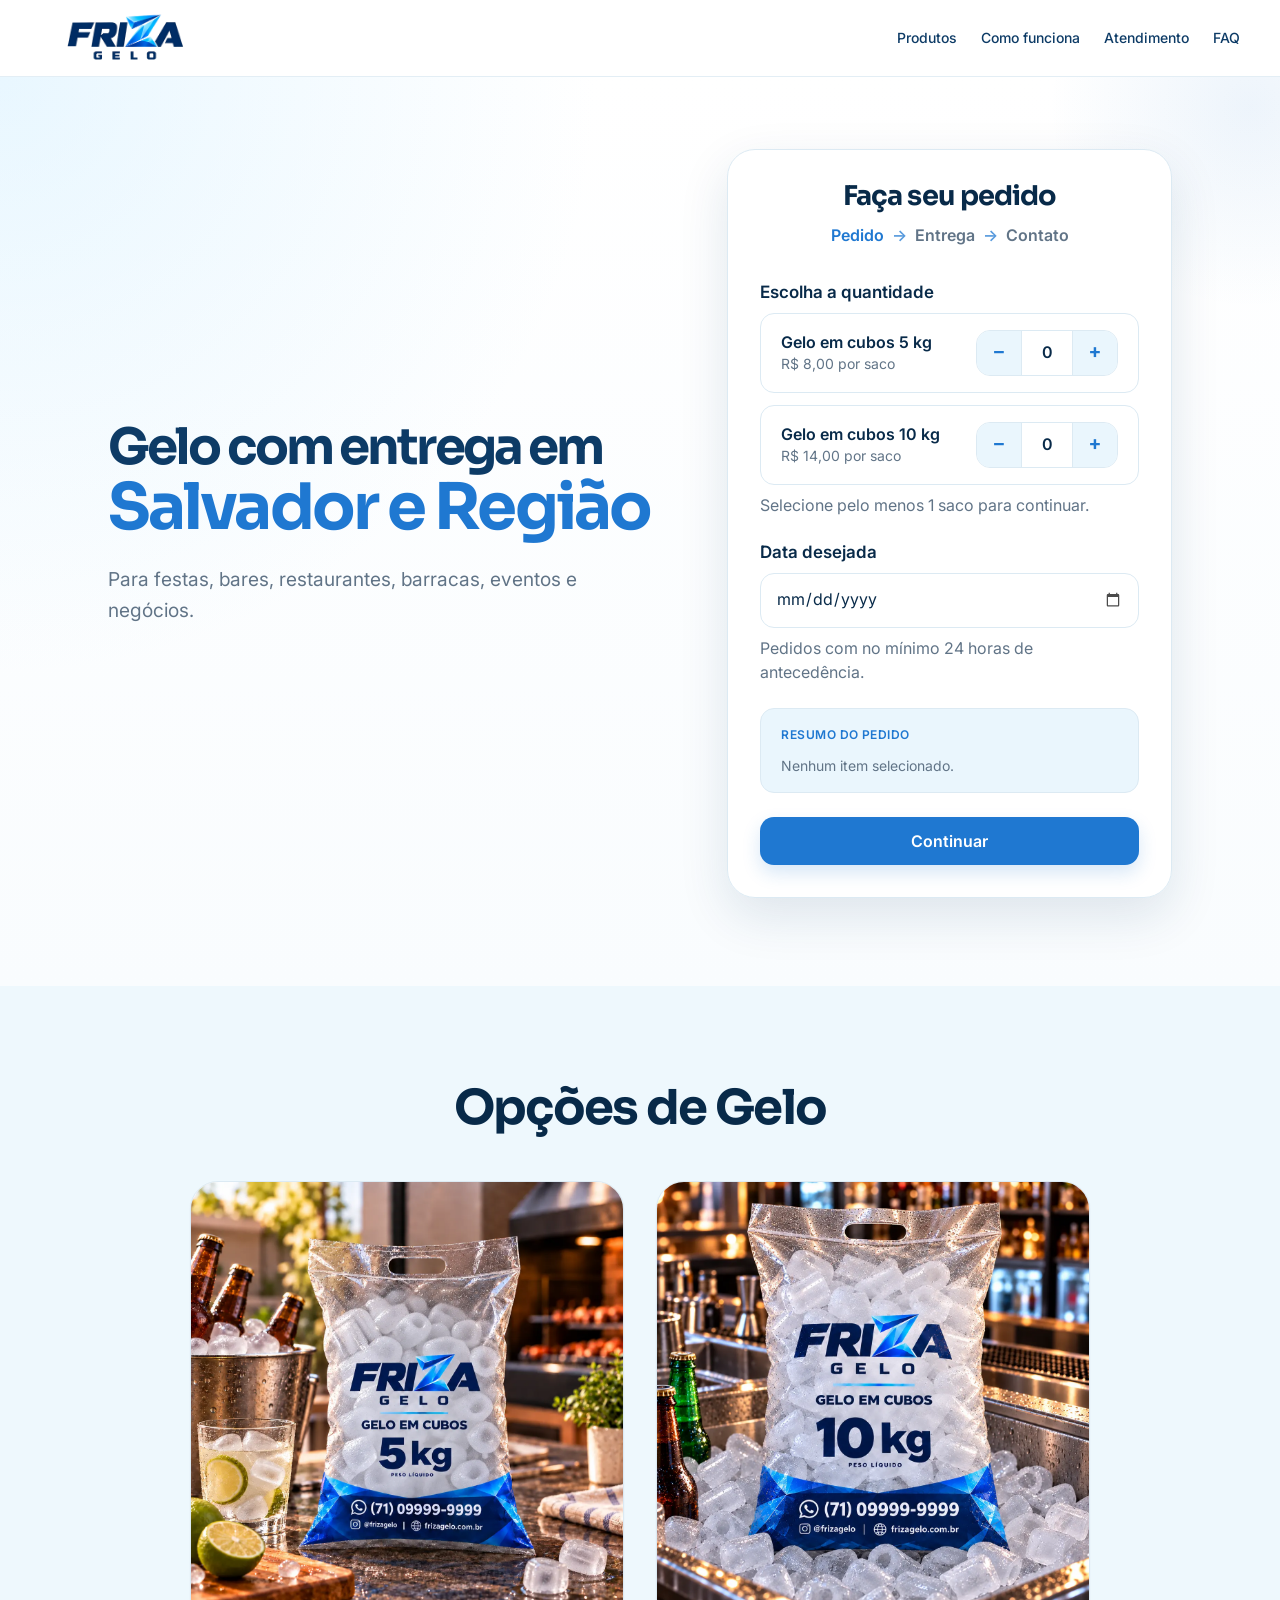
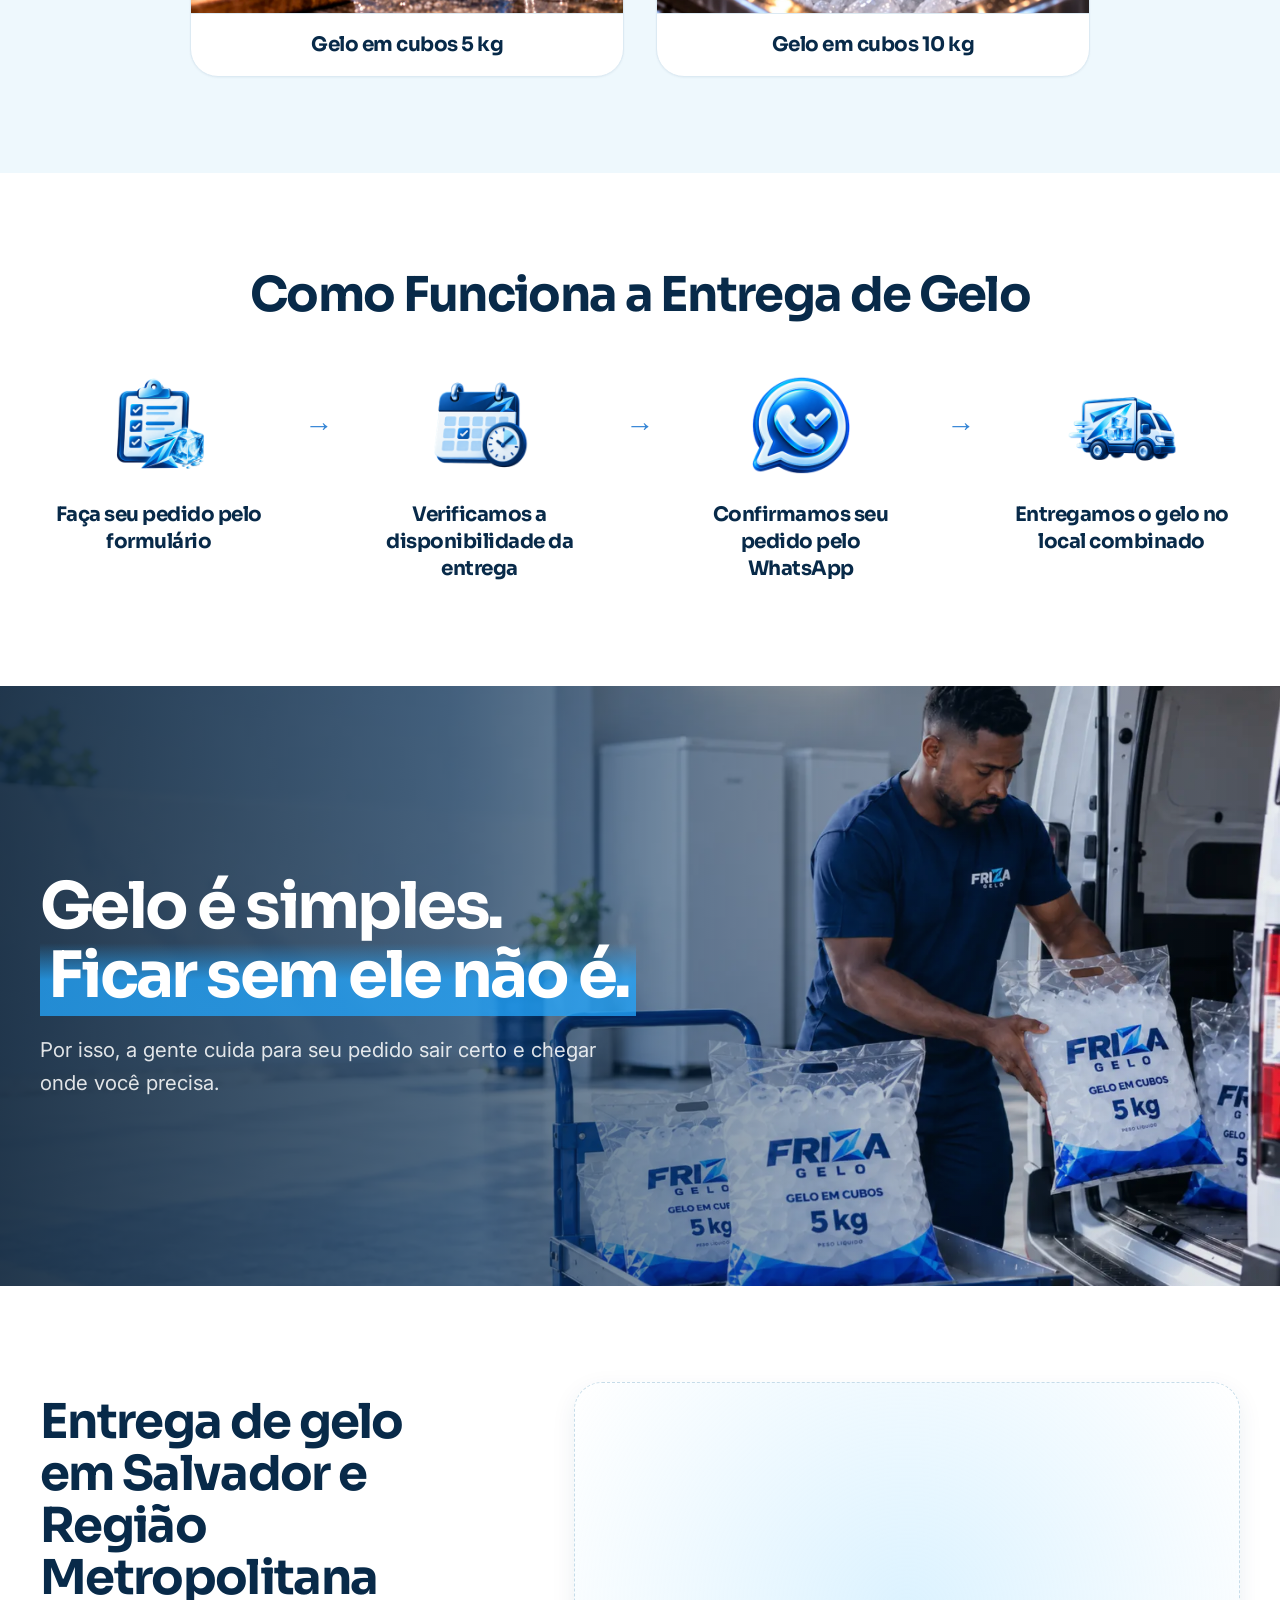
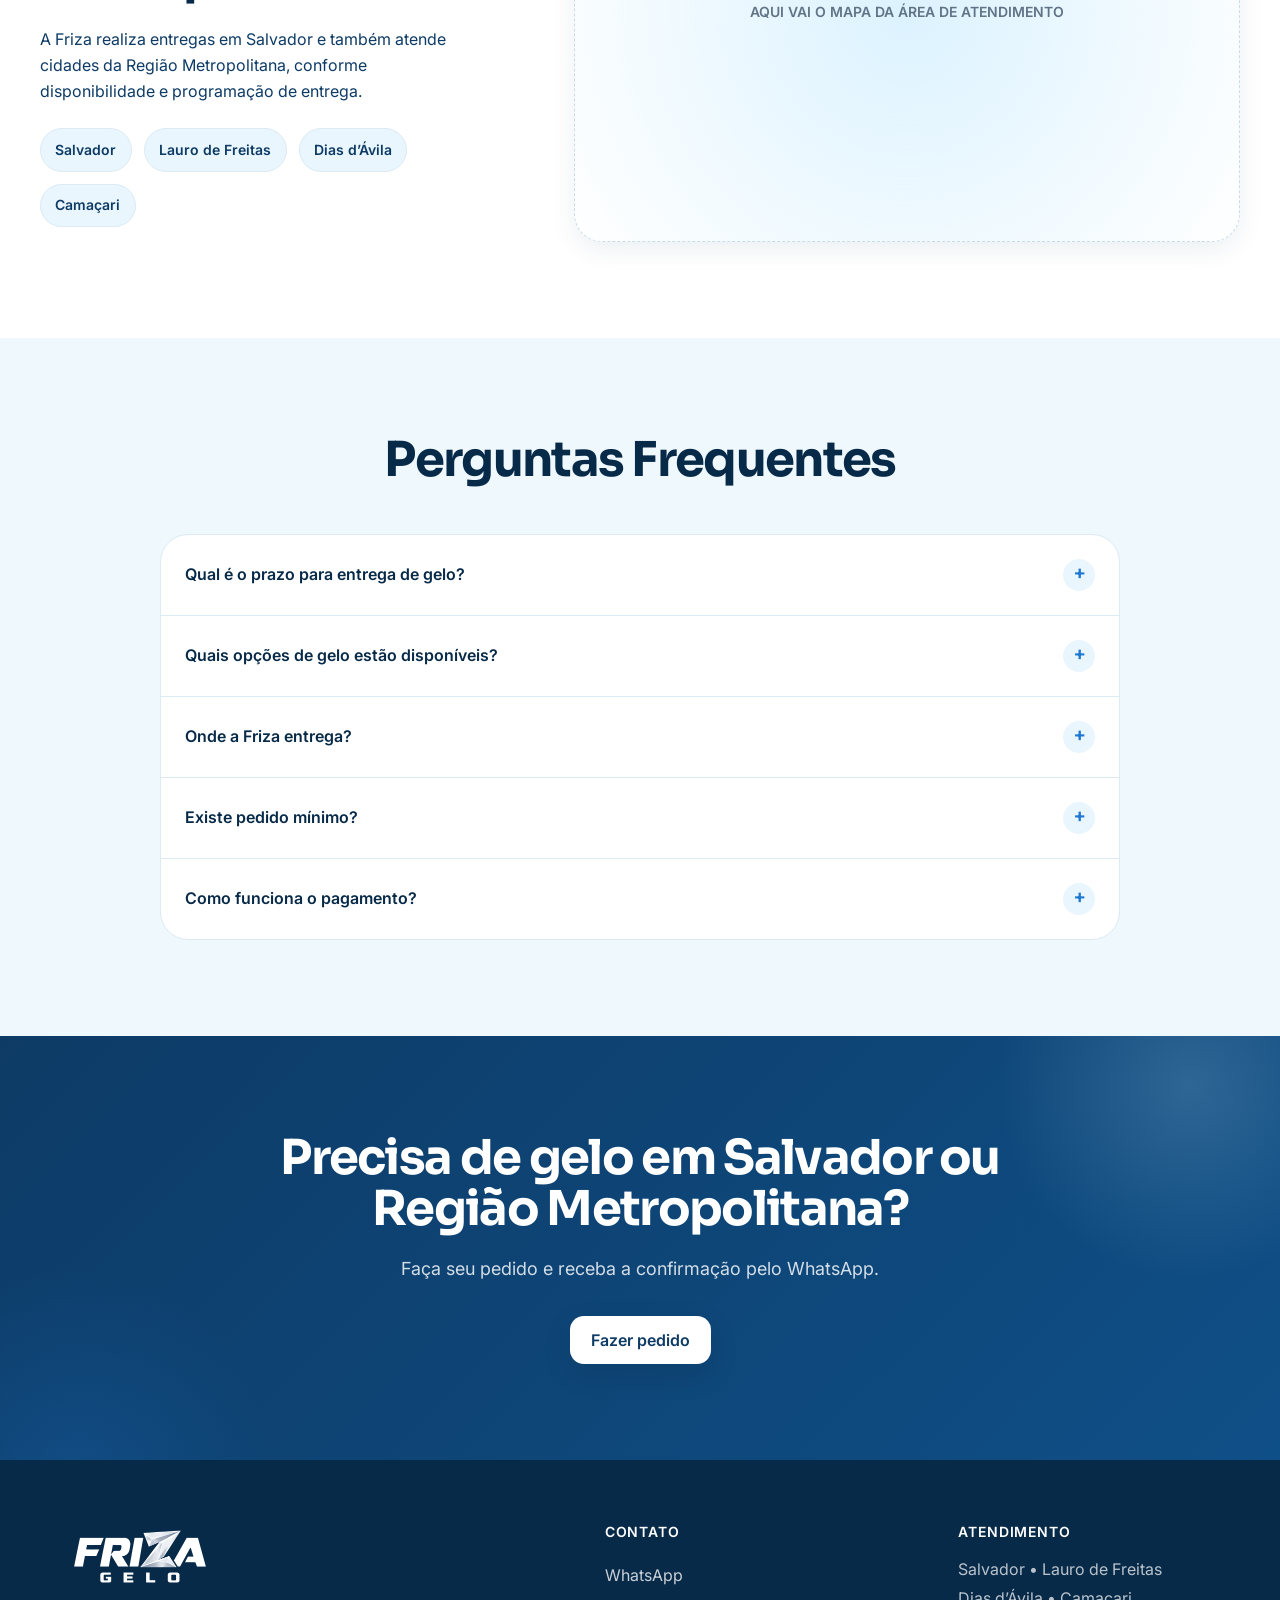
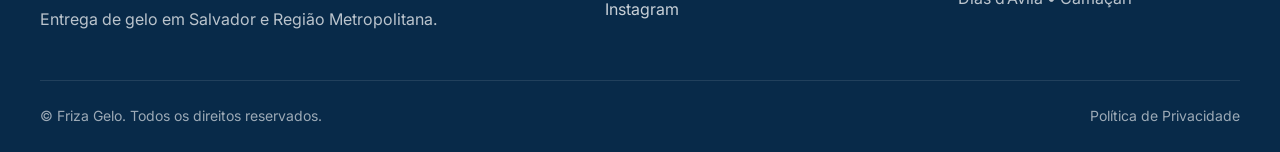
==== index.html @ 8ca2cd00 "feat: :sparkles: adiciona seção de operação com imagens responsivas" ====
<!DOCTYPE html>
<html lang="pt-BR">

<head>
    <meta charset="UTF-8" />

    <meta name="viewport" content="width=device-width, initial-scale=1.0" />


    <!-- =========================================
         SEO PRINCIPAL
    ========================================== -->

    <title>
        Gelo em Salvador e Região Metropolitana | Friza Gelo
    </title>

    <meta name="description"
        content="Gelo com entrega em Salvador e Região Metropolitana. Atendimento para festas, bares, restaurantes, barracas, eventos e negócios." />

    <meta name="robots" content="index, follow" />

    <link rel="canonical" href="https://frizagelo.com.br/" />

    <meta name="theme-color" content="#0D3B66" />


    <!-- =========================================
         FAVICON / ÍCONES
    ========================================== -->

    <!-- Navegadores -->
    <link rel="icon" type="image/png" sizes="40x40" href="./assets/icons/favicon-40x40.png?v=2" />

    <!-- Apple / iPhone / iPad -->
    <link rel="apple-touch-icon" sizes="180x180" href="./assets/icons/apple-touch-icon-180x180.png?v=2" />

    <!-- Android / dispositivos em alta resolução -->
    <link rel="icon" type="image/png" sizes="192x192" href="./assets/icons/android-chrome-192x192.png?v=2" />

    <link rel="icon" type="image/png" sizes="512x512" href="./assets/icons/android-chrome-512x512.png?v=2" />

    <!-- =========================================
     OPEN GRAPH
     WhatsApp e redes sociais
========================================== -->

    <meta property="og:type" content="website" />

    <meta property="og:locale" content="pt_BR" />

    <meta property="og:site_name" content="Friza Gelo" />

    <meta property="og:title" content="Gelo em Salvador e Região Metropolitana | Friza Gelo" />

    <meta property="og:description"
        content="Gelo com entrega em Salvador e Região Metropolitana para festas, bares, restaurantes, barracas, eventos e negócios." />

    <meta property="og:url" content="https://frizagelo.com.br/" />

    <meta property="og:image" content="https://frizagelo.com.br/assets/brand/og-friza-1200x630.jpg?v=4" />

    <meta property="og:image:type" content="image/jpeg" />

    <meta property="og:image:width" content="1200" />

    <meta property="og:image:height" content="630" />

    <meta property="og:image:alt" content="Friza Gelo - Gelo com entrega em Salvador e Região" />


    <!-- =========================================
     TWITTER / X
     Também utilizado por alguns serviços
     ao gerar previews de links
========================================== -->

    <meta name="twitter:card" content="summary_large_image" />

    <meta name="twitter:title" content="Gelo em Salvador e Região Metropolitana | Friza Gelo" />

    <meta name="twitter:description"
        content="Gelo com entrega em Salvador e Região Metropolitana para festas, bares, restaurantes, barracas, eventos e negócios." />

    <meta name="twitter:image" content="https://frizagelo.com.br/assets/brand/og-friza-1200x630.jpg?v=4" />


    <!-- =========================================
         GOOGLE SEARCH CONSOLE
         Ativar após gerar o código de verificação
    ========================================== -->

    <!--
    <meta
        name="google-site-verification"
        content="SEU-CODIGO-GSC"
    />
    -->


    <!-- =========================================
         META DOMAIN VERIFICATION
         Opcional — ativar quando necessário
    ========================================== -->

    <!--
    <meta
        name="facebook-domain-verification"
        content="SEU-CODIGO-META"
    />
    -->


    <!-- =========================================
         DADOS ESTRUTURADOS — SCHEMA.ORG
         Adicionar quando telefone e dados oficiais
         da empresa estiverem fechados
    ========================================== -->

    <!--
    <script type="application/ld+json">
    {
        "@context": "https://schema.org",
        "@type": "LocalBusiness",
        "name": "Friza Gelo",
        "url": "https://frizagelo.com.br/"
    }
    </script>
    -->


    <!-- =========================================
         GOOGLE TAG MANAGER
         Ativar após criar o container da Friza
    ========================================== -->

    <!--
    <script>
        (function(w,d,s,l,i){
            w[l]=w[l]||[];
            w[l].push({
                'gtm.start': new Date().getTime(),
                event:'gtm.js'
            });

            var f=d.getElementsByTagName(s)[0],
                j=d.createElement(s),
                dl=l!='dataLayer'?'&l='+l:'';

            j.async=true;
            j.src='https://www.googletagmanager.com/gtm.js?id='+i;

            f.parentNode.insertBefore(j,f);

        })(window,document,'script','dataLayer','GTM-SEU-CODIGO');
    </script>
    -->


    <!-- =========================================
         FONTES
    ========================================== -->

    <link rel="preconnect" href="https://fonts.googleapis.com" />

    <link rel="preconnect" href="https://fonts.gstatic.com" crossorigin />

    <link
        href="https://fonts.googleapis.com/css2?family=Inter:wght@400;500;600;700&family=Sora:wght@600;700;800&display=swap"
        rel="stylesheet" />


    <!-- =========================================
         CSS
    ========================================== -->

    <link rel="stylesheet" href="./css/base.css" />

    <link rel="stylesheet" href="./css/components.css" />

    <link rel="stylesheet" href="./css/sections.css" />

    <link rel="stylesheet" href="./css/responsive.css" />

    <link rel="stylesheet" href="./css/animations.css" />

</head>

<body>

    <!-- =========================================
         GOOGLE TAG MANAGER — NOSCRIPT
         Ativar junto com o GTM acima
    ========================================== -->
    <!--
    <noscript>
        <iframe
            src="https://www.googletagmanager.com/ns.html?id=GTM-SEU-CODIGO"
            height="0"
            width="0"
            style="display:none;visibility:hidden">
        </iframe>
    </noscript>
    -->

    <!-- =========================
       HEADER
  ========================== -->
    <header class="site-header">
        <div class="container header-container">

            <a href="#inicio" class="brand" aria-label="Friza Gelo - Início">
                <img src="./assets/brand/logo-friza-horizontal-1600x500.png" alt="Friza Gelo" class="brand-logo" />
            </a>

            <nav class="main-nav" aria-label="Navegação principal">
                <a href="#produtos">Produtos</a>
                <a href="#como-funciona">Como funciona</a>
                <a href="#atendimento">Atendimento</a>
                <a href="#faq">FAQ</a>
            </nav>

        </div>
    </header>


    <main>

        <!-- =========================
         S1 - HERO + FORMULÁRIO
    ========================== -->
        <section class="hero" id="inicio">
            <div class="container hero-container">

                <div class="hero-content">

                    <h1 class="hero-title">
                        <span class="hero-title-small">Gelo com entrega em</span>
                        <span class="hero-title-highlight">Salvador e Região</span>
                    </h1>

                    <p class="hero-subtitle">
                        Para festas, bares, restaurantes, barracas, eventos e negócios.
                    </p>

                </div>


                <div class="order-form-wrapper" id="pedido">

                    <div class="order-form-header">

                        <h2>
                            Faça seu pedido
                        </h2>

                        <div class="form-progress" aria-label="Progresso do pedido">

                            <span class="form-progress-item is-active" data-progress-step="1" aria-current="step">
                                Pedido
                            </span>

                            <span class="form-progress-separator" aria-hidden="true">
                                →
                            </span>

                            <span class="form-progress-item" data-progress-step="2">
                                Entrega
                            </span>

                            <span class="form-progress-separator" aria-hidden="true">
                                →
                            </span>

                            <span class="form-progress-item" data-progress-step="3">
                                Contato
                            </span>

                        </div>

                    </div>


                    <form id="order-form" novalidate>

                        <!-- ETAPA 1 — PEDIDO -->
                        <div class="form-step is-active" data-step="1">

                            <div class="form-group">
                                <span class="form-label">
                                    Escolha a quantidade
                                </span>

                                <div class="product-quantity-list">

                                    <div class="product-quantity-item" data-product="cubo-5kg">

                                        <div class="product-quantity-info">
                                            <strong>
                                                Gelo em cubos 5 kg
                                            </strong>

                                            <span class="product-unit-price">
                                                R$ 8,00 por saco
                                            </span>
                                        </div>

                                        <div class="quantity-stepper"
                                            aria-label="Quantidade de sacos de gelo em cubos 5 kg">

                                            <button type="button" class="quantity-button" data-action="decrease"
                                                data-target="quantidade-5kg"
                                                aria-label="Diminuir quantidade de gelo 5 kg">
                                                −
                                            </button>

                                            <input type="number" id="quantidade-5kg" name="quantidade_5kg" value="0"
                                                min="0" step="1" inputmode="numeric"
                                                aria-label="Quantidade de sacos de gelo 5 kg" />

                                            <button type="button" class="quantity-button" data-action="increase"
                                                data-target="quantidade-5kg"
                                                aria-label="Aumentar quantidade de gelo 5 kg">
                                                +
                                            </button>

                                        </div>

                                    </div>


                                    <div class="product-quantity-item" data-product="cubo-10kg">

                                        <div class="product-quantity-info">
                                            <strong>
                                                Gelo em cubos 10 kg
                                            </strong>

                                            <span class="product-unit-price">
                                                R$ 14,00 por saco
                                            </span>
                                        </div>

                                        <div class="quantity-stepper"
                                            aria-label="Quantidade de sacos de gelo em cubos 10 kg">

                                            <button type="button" class="quantity-button" data-action="decrease"
                                                data-target="quantidade-10kg"
                                                aria-label="Diminuir quantidade de gelo 10 kg">
                                                −
                                            </button>

                                            <input type="number" id="quantidade-10kg" name="quantidade_10kg" value="0"
                                                min="0" step="1" inputmode="numeric"
                                                aria-label="Quantidade de sacos de gelo 10 kg" />

                                            <button type="button" class="quantity-button" data-action="increase"
                                                data-target="quantidade-10kg"
                                                aria-label="Aumentar quantidade de gelo 10 kg">
                                                +
                                            </button>

                                        </div>

                                    </div>

                                </div>

                                <small class="form-help">
                                    Selecione pelo menos 1 saco para continuar.
                                </small>

                            </div>


                            <div class="form-group">

                                <label for="data-entrega" class="form-label">
                                    Data desejada
                                </label>

                                <input type="date" id="data-entrega" name="data_entrega" required />

                                <small class="form-help">
                                    Pedidos com no mínimo 24 horas de antecedência.
                                </small>

                            </div>


                            <div class="order-summary" id="order-summary" aria-live="polite">

                                <span class="order-summary-label">
                                    Resumo do pedido
                                </span>

                                <p id="order-summary-text">
                                    Nenhum item selecionado.
                                </p>

                            </div>


                            <button type="button" class="button button-primary button-full" id="next-step">
                                Continuar
                            </button>

                        </div>


                        <!-- ETAPA 2 — ENTREGA -->
                        <div class="form-step" data-step="2" hidden>

                            <div class="form-group">

                                <label for="cep" class="form-label">
                                    CEP
                                </label>

                                <input type="text" id="cep" name="cep" placeholder="00000-000" inputmode="numeric"
                                    autocomplete="postal-code" maxlength="9" required />

                                <small class="form-help" id="cep-feedback" aria-live="polite">

                                    Cidade, UF, bairro e rua serão preenchidos pelo CEP.

                                </small>

                            </div>


                            <div class="form-row form-row-city-state">

                                <div class="form-group">

                                    <label for="cidade" class="form-label">
                                        Cidade
                                    </label>

                                    <input type="text" id="cidade" name="cidade" autocomplete="address-level2"
                                        placeholder="Preenchido automaticamente" readonly required />

                                </div>


                                <div class="form-group">

                                    <label for="uf" class="form-label">
                                        UF
                                    </label>

                                    <input type="text" id="uf" name="uf" autocomplete="address-level1" placeholder="UF"
                                        maxlength="2" readonly required />

                                </div>

                            </div>


                            <div class="form-group">

                                <label for="bairro" class="form-label">
                                    Bairro
                                </label>

                                <input type="text" id="bairro" name="bairro" autocomplete="address-level3"
                                    placeholder="Preenchido automaticamente" readonly required />

                            </div>


                            <div class="form-group">

                                <label for="logradouro" class="form-label">
                                    Rua
                                </label>

                                <input type="text" id="logradouro" name="logradouro" autocomplete="address-line1"
                                    placeholder="Preenchido automaticamente" readonly required />

                            </div>


                            <div class="form-row form-row-two">

                                <div class="form-group">

                                    <label for="numero" class="form-label">
                                        Número
                                    </label>

                                    <input type="text" id="numero" name="numero" inputmode="numeric"
                                        autocomplete="address-line2" placeholder="Ex.: 120" required />

                                </div>


                                <div class="form-group">

                                    <label for="complemento" class="form-label">
                                        Complemento

                                        <span class="optional">
                                            opcional
                                        </span>
                                    </label>

                                    <input type="text" id="complemento" name="complemento" autocomplete="address-line2"
                                        placeholder="Apto, bloco, loja..." />

                                </div>

                            </div>


                            <div class="form-actions">

                                <button type="button" class="button button-secondary" id="previous-step">
                                    Voltar
                                </button>

                                <button type="button" class="button button-primary" id="next-step-contact">
                                    Continuar
                                </button>

                            </div>

                        </div>


                        <!-- ETAPA 3 — CONTATO -->
                        <div class="form-step" data-step="3" hidden>

                            <div class="form-group">

                                <label for="nome" class="form-label">
                                    Nome
                                </label>

                                <input type="text" id="nome" name="nome" placeholder="Seu nome" autocomplete="name"
                                    required />

                            </div>


                            <div class="form-group">

                                <label for="whatsapp" class="form-label">
                                    WhatsApp
                                </label>

                                <input type="tel" id="whatsapp" name="whatsapp" placeholder="(71) 99999-9999"
                                    autocomplete="tel" required />

                            </div>


                            <fieldset class="form-group payment-group">

                                <legend class="form-label">
                                    Forma de pagamento
                                </legend>

                                <div class="option-grid option-grid-two payment-options">

                                    <label class="selection-card payment-option">

                                        <input type="radio" name="forma_pagamento" value="pix" required />

                                        <span>
                                            Pix
                                        </span>

                                    </label>


                                    <label class="selection-card payment-option">

                                        <input type="radio" name="forma_pagamento" value="link" required />

                                        <span>
                                            Cartão Crédito/ Débito
                                        </span>

                                    </label>

                                </div>

                            </fieldset>


                            <div class="form-group">

                                <label for="observacao" class="form-label">
                                    Observação

                                    <span class="optional">
                                        opcional
                                    </span>
                                </label>

                                <textarea id="observacao" name="observacao" rows="3"
                                    placeholder="Alguma informação importante sobre o pedido?"></textarea>

                            </div>


                            <div class="order-summary order-summary-final" id="final-order-summary" aria-live="polite">

                                <span class="order-summary-label">
                                    Resumo final
                                </span>

                                <p id="final-order-summary-text">
                                    Nenhum item selecionado.
                                </p>

                            </div>


                            <div class="form-actions">

                                <button type="button" class="button button-secondary" id="previous-step-contact">
                                    Voltar
                                </button>

                                <button type="submit" class="button button-primary" id="submit-order">
                                    Enviar pedido
                                </button>

                            </div>

                        </div>


                        <!-- FEEDBACK -->
                        <div class="form-feedback" id="form-feedback" aria-live="polite">
                        </div>

                    </form>

                </div>

            </div>
        </section>


        <!-- =========================
         S2 - PRODUTOS
    ========================== -->
        <section class="products section" id="produtos">

            <div class="container">

                <div class="section-heading">

                    <h2>
                        Opções de Gelo
                    </h2>

                </div>


                <div class="products-grid" id="products-list">

                    <article class="product-card">

                        <img src="./assets/products/gelo-5kg-friza.webp" alt="Gelo em cubos 5 kg Friza Gelo"
                            class="product-image" width="1200" height="1200" loading="lazy">

                        <h3>
                            Gelo em cubos 5 kg
                        </h3>

                    </article>


                    <article class="product-card">

                        <img src="./assets/products/gelo-10kg-friza.webp" alt="Gelo em cubos 10 kg Friza Gelo"
                            class="product-image" width="1200" height="1200" loading="lazy">

                        <h3>
                            Gelo em cubos 10 kg
                        </h3>

                    </article>

                </div>

            </div>

        </section>


        <!-- =========================
     S3 - COMO FUNCIONA
========================== -->
        <section class="how-it-works section" id="como-funciona">

            <div class="container">

                <div class="section-heading">

                    <h2>
                        Como Funciona a Entrega de Gelo
                    </h2>

                </div>


                <div class="steps-flow">

                    <article class="step-item">

                        <img src="./assets/sections/como-funciona/pedido.png" alt="Pedido de gelo" class="step-icon"
                            width="256" height="256" loading="lazy" />

                        <h3>
                            Faça seu pedido pelo formulário
                        </h3>

                    </article>


                    <div class="step-arrow" aria-hidden="true">
                        →
                    </div>


                    <article class="step-item">

                        <img src="./assets/sections/como-funciona/disponibilidade.png"
                            alt="Verificação da disponibilidade da entrega" class="step-icon" width="256" height="256"
                            loading="lazy" />

                        <h3>
                            Verificamos a disponibilidade da entrega
                        </h3>

                    </article>


                    <div class="step-arrow" aria-hidden="true">
                        →
                    </div>


                    <article class="step-item">

                        <img src="./assets/sections/como-funciona/whatsapp.png"
                            alt="Confirmação do pedido pelo WhatsApp" class="step-icon" width="256" height="256"
                            loading="lazy" />

                        <h3>
                            Confirmamos seu pedido pelo WhatsApp
                        </h3>

                    </article>


                    <div class="step-arrow" aria-hidden="true">
                        →
                    </div>


                    <article class="step-item">

                        <img src="./assets/sections/como-funciona/entrega.png" alt="Entrega de gelo" class="step-icon"
                            width="256" height="256" loading="lazy" />

                        <h3>
                            Entregamos o gelo no local combinado
                        </h3>

                    </article>

                </div>

            </div>

        </section>


        <!-- =========================
         S4 - OPERAÇÃO / CONFIANÇA
    ========================== -->
        <section class="trust-section section" id="operacao">

            <picture class="trust-background" aria-hidden="true">

                <source media="(max-width: 599px)" srcset="./assets/sections/operacao/operacao-friza-mobile.webp" />

                <source media="(max-width: 768px)" srcset="./assets/sections/operacao/operacao-friza-tablet.webp" />

                <source media="(max-width: 1439px)" srcset="./assets/sections/operacao/operacao-friza-desktop.webp" />

                <img src="./assets/sections/operacao/operacao-friza-xl.webp" alt="" loading="lazy" decoding="async" />

            </picture>


            <div class="trust-overlay"></div>


            <div class="container trust-content">

                <div class="trust-copy">

                    <h2>
                        Gelo é simples.
                        <br />
                        <span>Ficar sem ele não é.</span>
                    </h2>

                    <p>
                        Por isso, a gente cuida para seu pedido sair certo 
                        e chegar onde você precisa.
                    </p>

                </div>

            </div>

        </section>


        <!-- =========================
         S5 - ÁREA DE ATENDIMENTO
    ========================== -->
        <section class="service-area section" id="atendimento">

            <div class="container service-area-container">

                <div class="service-area-content">

                    <h2>
                        Entrega de gelo em Salvador e Região Metropolitana
                    </h2>

                    <p class="service-area-description">
                        A Friza realiza entregas em Salvador e também atende cidades da Região Metropolitana,
                        conforme disponibilidade e programação de entrega.
                    </p>

                    <ul class="service-area-list" id="service-area-list">
                        <li>Salvador</li>
                        <li>Lauro de Freitas</li>
                        <li>Dias d’Ávila</li>
                        <li>Camaçari</li>
                    </ul>

                </div>


                <div class="service-map-placeholder">
                    AQUI VAI O MAPA DA ÁREA DE ATENDIMENTO
                </div>

            </div>

        </section>


        <!-- =========================
         S6 - FAQ
    ========================== -->
        <section class="faq section" id="faq">

            <div class="container faq-container">

                <div class="section-heading">

                    <h2>
                        Perguntas Frequentes
                    </h2>

                </div>


                <div class="accordion" id="faq-list">

                    <article class="accordion-item">

                        <button class="accordion-trigger" type="button" aria-expanded="false">

                            <span>
                                Qual é o prazo para entrega de gelo?
                            </span>

                            <span class="accordion-icon" aria-hidden="true">
                                +
                            </span>

                        </button>

                        <div class="accordion-content" hidden>

                            <p>
                                As entregas são programadas com no mínimo
                                24 horas de antecedência, sujeitas à
                                disponibilidade para a data e região informadas.
                            </p>

                        </div>

                    </article>


                    <article class="accordion-item">

                        <button class="accordion-trigger" type="button" aria-expanded="false">

                            <span>
                                Quais opções de gelo estão disponíveis?
                            </span>

                            <span class="accordion-icon" aria-hidden="true">
                                +
                            </span>

                        </button>

                        <div class="accordion-content" hidden>

                            <p>
                                Atualmente trabalhamos com gelo em cubos
                                de 5 kg e 10 kg.
                            </p>

                        </div>

                    </article>


                    <article class="accordion-item">

                        <button class="accordion-trigger" type="button" aria-expanded="false">

                            <span>
                                Onde a Friza entrega?
                            </span>

                            <span class="accordion-icon" aria-hidden="true">
                                +
                            </span>

                        </button>

                        <div class="accordion-content" hidden>

                            <p>
                                Atendemos Salvador, Lauro de Freitas,
                                Dias d’Ávila e Camaçari. Outras regiões
                                podem ser consultadas no momento do pedido.
                            </p>

                        </div>

                    </article>


                    <article class="accordion-item">

                        <button class="accordion-trigger" type="button" aria-expanded="false">

                            <span>
                                Existe pedido mínimo?
                            </span>

                            <span class="accordion-icon" aria-hidden="true">
                                +
                            </span>

                        </button>

                        <div class="accordion-content" hidden>

                            <p>
                                O pedido mínimo pode variar conforme a região
                                e a programação da entrega. A confirmação é feita
                                após a análise do pedido.
                            </p>

                        </div>

                    </article>


                    <article class="accordion-item">

                        <button class="accordion-trigger" type="button" aria-expanded="false">

                            <span>
                                Como funciona o pagamento?
                            </span>

                            <span class="accordion-icon" aria-hidden="true">
                                +
                            </span>

                        </button>

                        <div class="accordion-content" hidden>

                            <p>
                                Aceitamos Pix e também disponibilizamos
                                link para pagamento. Os detalhes são confirmados
                                pelo WhatsApp após a análise do pedido.
                            </p>

                        </div>

                    </article>

                </div>

            </div>

        </section>


        <!-- =========================
         S7 - CTA FINAL
    ========================== -->
        <section class="final-cta section">

            <div class="container final-cta-container">

                <div class="final-cta-content">

                    <h2>
                        Precisa de gelo em Salvador ou Região Metropolitana?
                    </h2>

                    <p>
                        Faça seu pedido e receba a confirmação pelo WhatsApp.
                    </p>

                    <a href="#pedido" class="button button-light">
                        Fazer pedido
                    </a>

                </div>

            </div>

        </section>

    </main>


    <!-- =========================
       FOOTER
  ========================== -->
    <footer class="site-footer">

        <div class="container footer-container">

            <div class="footer-brand">

                <img src="./assets/brand/logo-friza-horizontal-branca-1600x500.png" alt="Friza Gelo"
                    class="footer-logo" />

                <p>
                    Entrega de gelo em Salvador e Região Metropolitana.
                </p>

            </div>


            <div class="footer-contact">

                <h2 class="footer-title">
                    Contato
                </h2>

                <a href="#" id="footer-whatsapp">
                    WhatsApp
                </a>

                <a href="#" id="footer-instagram">
                    Instagram
                </a>

            </div>


            <div class="footer-area">

                <h2 class="footer-title">
                    Atendimento
                </h2>

                <p>
                    Salvador • Lauro de Freitas
                    <br />
                    Dias d’Ávila • Camaçari
                </p>

            </div>

        </div>


        <div class="container footer-bottom">

            <p>
                © <span id="current-year"></span> Friza Gelo.
                Todos os direitos reservados.
            </p>

            <a href="#">
                Política de Privacidade
            </a>

        </div>

    </footer>


    <!-- =========================
       JAVASCRIPT
  ========================== -->
    <script type="module" src="./js/main.js"></script>


    <a href="#pedido" class="mobile-order-cta" id="mobile-order-cta" aria-label="Fazer pedido de gelo">
        Fazer pedido pelo Formulário
    </a>
</body>

</html>
---- css/base.css ----
/* =========================================================
   FRIZA GELO
   BASE.CSS
   Fundação visual e estrutural do site
========================================================= */


/* =========================================================
   1. TOKENS / DESIGN SYSTEM
========================================================= */

:root {

  /* =========================
     CORES DA MARCA
  ========================== */

  --color-navy: #0d3b66;
  --color-blue: #1f78d1;
  --color-blue-hover: #1767b6;
  --color-ice: #bfe8ff;

  --color-white: #ffffff;
  --color-black: #111827;


  /* =========================
     CORES FUNCIONAIS
  ========================== */

  --color-background: #ffffff;

  --color-surface: #f7fbfe;
  --color-surface-soft: #eef8fd;
  --color-surface-blue: #eaf6fd;

  --color-text: #0d3b66;
  --color-text-strong: #082a49;
  --color-text-muted: #617487;

  --color-border: #dceaf3;
  --color-border-strong: #c6dce9;

  --color-success: #16865c;
  --color-error: #c83e4d;
  --color-warning: #b7791f;


  /* =========================
     TIPOGRAFIA
  ========================== */

  --font-heading: "Sora", sans-serif;
  --font-body: "Inter", sans-serif;

  --font-weight-regular: 400;
  --font-weight-medium: 500;
  --font-weight-semibold: 600;
  --font-weight-bold: 700;
  --font-weight-extrabold: 800;


  /* =========================
     TAMANHOS DE TEXTO
  ========================== */

  --text-xs: 0.75rem;
  --text-sm: 0.875rem;
  --text-base: 1rem;
  --text-md: 1.125rem;
  --text-lg: 1.25rem;
  --text-xl: 1.5rem;

  --heading-sm: clamp(1.5rem, 2vw, 2rem);
  --heading-md: clamp(2rem, 4vw, 3rem);
  --heading-lg: clamp(2.5rem, 5vw, 4.5rem);


  /* =========================
     ESPAÇAMENTO
  ========================== */

  --space-1: 0.25rem;
  --space-2: 0.5rem;
  --space-3: 0.75rem;
  --space-4: 1rem;
  --space-5: 1.25rem;
  --space-6: 1.5rem;
  --space-8: 2rem;
  --space-10: 2.5rem;
  --space-12: 3rem;
  --space-16: 4rem;
  --space-20: 5rem;
  --space-24: 6rem;


  /* =========================
     RAIO DE BORDA
  ========================== */

  --radius-sm: 0.5rem;
  --radius-md: 0.875rem;
  --radius-lg: 1.25rem;
  --radius-xl: 1.75rem;
  --radius-pill: 999px;


  /* =========================
     SOMBRAS
  ========================== */

  --shadow-sm:
    0 1px 2px rgba(13, 59, 102, 0.05);

  --shadow-md:
    0 8px 24px rgba(13, 59, 102, 0.08);

  --shadow-lg:
    0 18px 50px rgba(13, 59, 102, 0.12);


  /* =========================
     LAYOUT
  ========================== */

  --container-width: 1200px;
  --container-padding: 32px;

  --section-padding-desktop: 96px;
  --section-padding-tablet: 72px;
  --section-padding-mobile: 56px;


  /* =========================
     TRANSIÇÕES
  ========================== */

  --transition-fast: 160ms ease;
  --transition-base: 240ms ease;
  --transition-slow: 420ms ease;


  /* =========================
     Z-INDEX
  ========================== */

  --z-base: 1;
  --z-header: 50;
  --z-overlay: 100;
  --z-modal: 1000;
}


/* =========================================================
   2. RESET
========================================================= */

*,
*::before,
*::after {
  box-sizing: border-box;
}


html {
  scroll-behavior: smooth;
  -webkit-text-size-adjust: 100%;
}


body {
  margin: 0;

  min-width: 320px;

  font-family: var(--font-body);
  font-size: var(--text-base);
  font-weight: var(--font-weight-regular);

  line-height: 1.6;

  color: var(--color-text);
  background: var(--color-background);

  text-rendering: optimizeLegibility;
  -webkit-font-smoothing: antialiased;
  -moz-osx-font-smoothing: grayscale;
}


body,
input,
button,
textarea,
select {
  font-family: var(--font-body);
}


h1,
h2,
h3,
h4,
h5,
h6,
p,
ul,
ol,
figure,
blockquote {
  margin-top: 0;
}


ul,
ol {
  padding-left: 0;
}


button,
input,
textarea,
select {
  font: inherit;
}


button {
  border: 0;
}


img,
picture,
svg,
video,
canvas {
  display: block;
  max-width: 100%;
}


img {
  height: auto;
}


a {
  color: inherit;
  text-decoration: none;
}


button,
a,
input,
textarea,
select {
  -webkit-tap-highlight-color: transparent;
}


/* =========================================================
   3. TIPOGRAFIA GLOBAL
========================================================= */

h1,
h2,
h3,
h4,
h5,
h6 {
  margin-bottom: 0;

  font-family: var(--font-heading);
  font-weight: var(--font-weight-bold);

  line-height: 1.08;

  color: var(--color-text-strong);
}


h1 {
  font-size: var(--heading-lg);
  letter-spacing: -0.045em;
}


h2 {
  font-size: var(--heading-md);
  letter-spacing: -0.035em;
}


h3 {
  font-size: var(--heading-sm);
  letter-spacing: -0.025em;
}


p {
  margin-bottom: 0;
}


strong {
  font-weight: var(--font-weight-bold);
}


small {
  font-size: var(--text-sm);
}


/* =========================================================
   4. CONTAINER
========================================================= */

.container {
  width: min(
    calc(100% - (var(--container-padding) * 2)),
    var(--container-width)
  );

  margin-inline: auto;
}


/* =========================================================
   5. SEÇÕES
========================================================= */

.section {
  position: relative;

  padding-top: var(--section-padding-desktop);
  padding-bottom: var(--section-padding-desktop);
}


.section-heading {
  margin-bottom: var(--space-12);
}


.section-heading h2 {
  max-width: 800px;
}


/* =========================================================
   6. SUPERFÍCIES
========================================================= */

.surface {
  background: var(--color-surface);
}


.surface-soft {
  background: var(--color-surface-soft);
}


.surface-blue {
  background: var(--color-surface-blue);
}


/* =========================================================
   7. TEXTO UTILITÁRIO
========================================================= */

.text-muted {
  color: var(--color-text-muted);
}


.text-center {
  text-align: center;
}


.text-left {
  text-align: left;
}


.text-right {
  text-align: right;
}


/* =========================================================
   8. VISIBILIDADE E ACESSIBILIDADE
========================================================= */

.visually-hidden {
  position: absolute !important;

  width: 1px !important;
  height: 1px !important;

  padding: 0 !important;
  margin: -1px !important;

  overflow: hidden !important;

  clip: rect(0, 0, 0, 0) !important;
  clip-path: inset(50%) !important;

  white-space: nowrap !important;

  border: 0 !important;
}


/* =========================================================
   9. FOCO
========================================================= */

:focus-visible {
  outline: 3px solid rgba(31, 120, 209, 0.35);
  outline-offset: 3px;
}


/* =========================================================
   10. SELEÇÃO DE TEXTO
========================================================= */

::selection {
  color: var(--color-navy);
  background: var(--color-ice);
}


/* =========================================================
   11. SCROLLBAR
========================================================= */

::-webkit-scrollbar {
  width: 10px;
}


::-webkit-scrollbar-track {
  background: #f4f8fb;
}


::-webkit-scrollbar-thumb {
  background: #bfd4e3;
  border-radius: var(--radius-pill);
}


::-webkit-scrollbar-thumb:hover {
  background: #9fbfd4;
}


/* =========================================================
   12. PLACEHOLDERS DE IMAGEM
   Temporários enquanto os assets finais não entram
========================================================= */

.brand-placeholder,
.hero-logo-placeholder,
.footer-logo-placeholder,
.product-image-placeholder,
.step-icon-placeholder,
.trust-background-placeholder,
.service-map-placeholder {
  display: flex;

  align-items: center;
  justify-content: center;

  text-align: center;

  border: 1px dashed var(--color-border-strong);

  color: var(--color-text-muted);

  background:
    linear-gradient(
      135deg,
      rgba(191, 232, 255, 0.22),
      rgba(255, 255, 255, 0.9)
    );
}


.brand-placeholder {
  min-width: 140px;
  min-height: 48px;

  padding: var(--space-3) var(--space-4);

  border-radius: var(--radius-sm);

  font-size: var(--text-sm);
  font-weight: var(--font-weight-semibold);
}


.hero-logo-placeholder {
  width: 180px;
  min-height: 64px;

  margin-bottom: var(--space-8);

  border-radius: var(--radius-md);

  font-size: var(--text-sm);
  font-weight: var(--font-weight-semibold);
}


.footer-logo-placeholder {
  width: 180px;
  min-height: 64px;

  border-radius: var(--radius-md);

  font-size: var(--text-sm);
  font-weight: var(--font-weight-semibold);
}


.product-image-placeholder {
  width: 100%;
  aspect-ratio: 1 / 1;

  border-radius: var(--radius-lg);

  font-size: var(--text-sm);
  font-weight: var(--font-weight-semibold);
}


.step-icon-placeholder {
  width: 64px;
  height: 64px;

  border-radius: var(--radius-lg);

  font-size: var(--text-xs);
  font-weight: var(--font-weight-semibold);
}


.trust-background-placeholder {
  width: 100%;
  min-height: 560px;

  border: 0;
  border-radius: 0;

  font-size: var(--text-md);
  font-weight: var(--font-weight-semibold);
}


.service-map-placeholder {
  width: 100%;
  min-height: 440px;

  border-radius: var(--radius-xl);

  font-size: var(--text-sm);
  font-weight: var(--font-weight-semibold);
}


/* =========================================================
   13. ESTADOS GERAIS
========================================================= */

[hidden] {
  display: none !important;
}


.is-hidden {
  display: none !important;
}


.is-visible {
  display: block;
}


/* =========================================================
   14. LINKS
========================================================= */

a {
  transition:
    color var(--transition-fast),
    opacity var(--transition-fast);
}


a:hover {
  color: var(--color-blue);
}


/* =========================================================
   15. ELEMENTOS DE FORMULÁRIO - BASE
   O acabamento fica em components.css
========================================================= */

input,
textarea,
select {
  width: 100%;

  color: var(--color-text-strong);

  background: var(--color-white);

  border: 1px solid var(--color-border);

  border-radius: var(--radius-md);
}


input::placeholder,
textarea::placeholder {
  color: #8999a8;
}


textarea {
  resize: vertical;
}


/* =========================================================
   16. MOTION / ACESSIBILIDADE
========================================================= */

@media (prefers-reduced-motion: reduce) {

  html {
    scroll-behavior: auto;
  }

  *,
  *::before,
  *::after {
    scroll-behavior: auto !important;

    animation-duration: 0.01ms !important;
    animation-iteration-count: 1 !important;

    transition-duration: 0.01ms !important;
  }
}


/* =========================================================
   17. TABLET
========================================================= */

@media (max-width: 1024px) {

  :root {
    --container-padding: 24px;
  }


  .section {
    padding-top: var(--section-padding-tablet);
    padding-bottom: var(--section-padding-tablet);
  }

}


/* =========================================================
   18. MOBILE
========================================================= */

@media (max-width: 768px) {

  :root {
    --container-padding: 20px;
  }


  body {
    font-size: 0.975rem;
  }


  .section {
    padding-top: var(--section-padding-mobile);
    padding-bottom: var(--section-padding-mobile);
  }


  .section-heading {
    margin-bottom: var(--space-8);
  }


  .hero-logo-placeholder {
    width: 150px;
    min-height: 56px;

    margin-bottom: var(--space-6);
  }


  .trust-background-placeholder {
    min-height: 500px;
  }


  .service-map-placeholder {
    min-height: 320px;
  }

}


/* =========================================================
   19. MOBILE PEQUENO
========================================================= */

@media (max-width: 480px) {

  :root {
    --container-padding: 16px;
  }


  .section {
    padding-top: 48px;
    padding-bottom: 48px;
  }

}
---- css/components.css ----
/* =========================================================
   FRIZA GELO
   COMPONENTS.CSS
   Componentes reutilizáveis da interface
========================================================= */


/* =========================================================
   1. BOTÕES
========================================================= */

.button {
  display: inline-flex;

  align-items: center;
  justify-content: center;
  gap: var(--space-2);

  min-height: 48px;

  padding: 0.8rem 1.25rem;

  border: 1px solid transparent;
  border-radius: var(--radius-md);

  font-size: var(--text-base);
  font-weight: var(--font-weight-semibold);
  line-height: 1;

  cursor: pointer;

  transition:
    background var(--transition-fast),
    border-color var(--transition-fast),
    color var(--transition-fast),
    transform var(--transition-fast),
    box-shadow var(--transition-fast);
}


.button:hover {
  transform: translateY(-1px);
}


.button:active {
  transform: translateY(0);
}


.button:disabled {
  cursor: not-allowed;

  opacity: 0.55;

  transform: none;
}


.button-primary {
  color: var(--color-white);
  background: var(--color-blue);

  box-shadow:
    0 8px 18px rgba(31, 120, 209, 0.18);
}


.button-primary:hover {
  color: var(--color-white);
  background: var(--color-blue-hover);

  box-shadow:
    0 10px 24px rgba(31, 120, 209, 0.24);
}


.button-secondary {
  color: var(--color-text-strong);
  background: var(--color-white);

  border-color: var(--color-border);
}


.button-secondary:hover {
  color: var(--color-text-strong);
  background: var(--color-surface);

  border-color: var(--color-border-strong);
}


.button-light {
  color: var(--color-navy);
  background: var(--color-white);

  box-shadow:
    0 10px 30px rgba(0, 0, 0, 0.1);
}


.button-light:hover {
  color: var(--color-navy);
  background: var(--color-ice);
}


.button-full {
  width: 100%;
}


/* =========================================================
   2. FORMULÁRIO
========================================================= */

.order-form-wrapper {
  position: relative;

  display: flex;
  flex-direction: column;

  width: 100%;

  padding: var(--space-8);

  background:
    rgba(255, 255, 255, 0.96);

  border: 1px solid var(--color-border);

  border-radius: var(--radius-xl);

  box-shadow: var(--shadow-lg);
}


.order-form-header {
  margin-bottom: var(--space-8);

  text-align: center;
}


#order-form {
  display: flex;
  flex-direction: column;

  min-width: 0;
  width: 100%;
}


.form-eyebrow {
  display: inline-block;

  margin-bottom: var(--space-2);

  font-size: var(--text-sm);
  font-weight: var(--font-weight-semibold);

  color: var(--color-blue);
}


.order-form-header h2 {
  margin-bottom: var(--space-2);

  font-size: clamp(1.7rem, 2vw, 2.15rem);
  text-align: center;
}


/* =========================================================
   2.1 PROGRESSO DO FORMULÁRIO
========================================================= */

.form-progress {
  display: flex;

  align-items: center;
  justify-content: center;
  flex-wrap: nowrap;

  gap: var(--space-2);

  width: 100%;

  margin-top: var(--space-3);

  font-size: 0.95rem;
}


.form-progress-item {
  display: inline-flex;

  align-items: center;

  font-size: 1rem;
  font-weight: var(--font-weight-semibold);

  color: var(--color-text-muted);

  transition:
    color var(--transition-fast),
    opacity var(--transition-fast);
}


/* Etapa atual */

.form-progress-item.is-active {
  color: var(--color-blue);
}


/* Etapa concluída */

.form-progress-item.is-complete {
  color: #0f7a55;
}


.form-progress-item.is-complete::before {
  content: "✓";

  margin-right: 0.3rem;

  font-weight: var(--font-weight-bold);
}


/* Separadores */

.form-progress-separator {
  font-size: 1rem;

  font-weight: var(--font-weight-semibold);

  color: var(--color-blue);

  opacity: 0.75;
}


/* =========================================================
   3. GRUPOS DE FORMULÁRIO
========================================================= */

.form-step {
  display: flex;
  flex-direction: column;

  min-width: 0;

  gap: var(--space-6);
}


@media (min-width: 769px) {

  /*
    Etapa 1 fica com altura natural
    para não criar espaço vazio
    abaixo do botão Continuar.
  */

  .form-step {
    min-height: auto;
  }


  /*
    Etapas 2 e 3 mantêm altura
    mínima mais estável.
  */

  .form-step[data-step="2"],
  .form-step[data-step="3"] {
    min-height: 610px;
  }

}


.form-group {
  display: flex;
  flex-direction: column;

  gap: var(--space-2);
}


.form-label {
  font-size: 1.0625rem;
  font-weight: var(--font-weight-semibold);
  line-height: 1.4;

  color: var(--color-text-strong);
}


.optional {
  margin-left: var(--space-1);

  font-size: 0.875rem;
  font-weight: var(--font-weight-regular);

  color: var(--color-text-muted);
}


.form-help {
  display: block;

  font-size: 1rem;
  line-height: 1.5;

  color: var(--color-text-muted);
}


/* =========================================================
   4. INPUTS / TEXTAREA / SELECT
========================================================= */

.form-group input,
.form-group textarea,
.form-group select {
  min-height: 48px;

  padding: 0.8rem 0.95rem;

  border: 1px solid var(--color-border);

  border-radius: var(--radius-md);

  outline: none;

  background: var(--color-white);

  transition:
    border-color var(--transition-fast),
    box-shadow var(--transition-fast),
    background var(--transition-fast);
}


.form-group textarea {
  min-height: 110px;

  resize: vertical;
}


#observacao {
  min-height: 88px;
}


.form-group input:hover,
.form-group textarea:hover,
.form-group select:hover {
  border-color: var(--color-border-strong);
}


.form-group input:focus,
.form-group textarea:focus,
.form-group select:focus {
  border-color: var(--color-blue);

  box-shadow:
    0 0 0 3px rgba(31, 120, 209, 0.12);
}


.form-group input:disabled,
.form-group textarea:disabled,
.form-group select:disabled {
  cursor: not-allowed;

  background: var(--color-surface);

  color: var(--color-text-muted);
}


/* =========================================================
   5. INPUT DATE
========================================================= */

input[type="date"] {
  color: var(--color-text-strong);
}


input[type="date"]::-webkit-calendar-picker-indicator {
  cursor: pointer;

  opacity: 0.7;
}


/* =========================================================
   6. RADIO / SELECTION CARDS
========================================================= */

.option-grid {
  display: grid;

  gap: var(--space-3);
}


.option-grid-two {
  grid-template-columns:
    repeat(2, minmax(0, 1fr));
}


.selection-card {
  position: relative;

  display: flex;

  align-items: center;
  justify-content: center;

  min-height: 64px;

  padding: var(--space-4);

  border: 1px solid var(--color-border);

  border-radius: var(--radius-md);

  background: var(--color-white);

  cursor: pointer;

  transition:
    border-color var(--transition-fast),
    background var(--transition-fast),
    box-shadow var(--transition-fast),
    transform var(--transition-fast);
}


.selection-card:hover {
  border-color: var(--color-blue);

  background: var(--color-surface-blue);
}


.selection-card:active {
  transform: scale(0.99);
}


.selection-card input {
  position: absolute;

  width: 1px;
  height: 1px;

  opacity: 0;

  pointer-events: none;
}


.selection-card span {
  font-size: var(--text-md);
  font-weight: var(--font-weight-bold);

  color: var(--color-text-strong);
}


.selection-card:has(input:checked) {
  border-color: var(--color-blue);

  background:
    linear-gradient(180deg,
      rgba(191, 232, 255, 0.55),
      rgba(234, 246, 253, 0.95));

  box-shadow:
    0 0 0 3px rgba(31, 120, 209, 0.1);
}


.selection-card:has(input:checked) span {
  color: var(--color-blue);
}


.selection-card:has(input:focus-visible) {
  outline: 3px solid rgba(31, 120, 209, 0.22);
  outline-offset: 2px;
}


/* =========================================================
   6.1 PAGAMENTO
========================================================= */

.payment-group {
  min-width: 0;

  margin: 0;
  padding: 0;

  border: 0;
}


.payment-group legend {
  padding: 0;
}


.payment-options {
  margin-top: var(--space-2);
}


.payment-option {
  min-height: 54px;

  padding:
    var(--space-3) var(--space-4);
}


.payment-option span {
  font-size: var(--text-sm);
  font-weight: var(--font-weight-semibold);
}


/* =========================================================
   7. AÇÕES DO FORMULÁRIO
========================================================= */

.form-actions {
  display: grid;

  grid-template-columns:
    minmax(0, 0.8fr) minmax(0, 1.2fr);

  gap: var(--space-3);

  margin-top: auto;
}


/* =========================================================
   8. FEEDBACK DO FORMULÁRIO
========================================================= */

.form-feedback {
  display: none;

  margin-top: var(--space-5);

  padding: var(--space-4);

  border-radius: var(--radius-md);

  font-size: var(--text-sm);
  line-height: 1.5;
}


.form-feedback.is-visible {
  display: block;
}


.form-feedback.is-success {
  color: #0f6245;

  background: #eaf8f2;

  border: 1px solid #bde7d5;
}


.form-feedback.is-error {
  color: #9c2f3b;

  background: #fff0f1;

  border: 1px solid #f0c4ca;
}


.form-feedback.is-loading {
  color: var(--color-text);

  background: var(--color-surface-blue);

  border: 1px solid var(--color-border);
}


/* =========================================================
   9. ESTADO DE ERRO NOS CAMPOS
========================================================= */

.form-group.has-error input,
.form-group.has-error textarea,
.form-group.has-error select {
  border-color: var(--color-error);

  box-shadow:
    0 0 0 3px rgba(200, 62, 77, 0.08);
}


.field-error {
  font-size: var(--text-sm);

  color: var(--color-error);
}


/* =========================================================
   10. QUANTIDADE DE PRODUTOS / STEPPER
========================================================= */

.product-quantity-list {
  display: flex;
  flex-direction: column;

  gap: var(--space-3);
}


.product-quantity-item {
  display: flex;

  align-items: center;
  justify-content: space-between;

  gap: var(--space-5);

  min-height: 72px;

  padding:
    var(--space-4) var(--space-5);

  border: 1px solid var(--color-border);
  border-radius: var(--radius-md);

  background: var(--color-white);

  transition:
    border-color var(--transition-fast),
    box-shadow var(--transition-fast),
    background var(--transition-fast);
}


.product-quantity-item:hover {
  border-color: var(--color-border-strong);
}


.product-quantity-info {
  display: flex;
  flex-direction: column;

  min-width: 0;

  gap: 2px;
}


.product-quantity-info strong {
  display: block;

  font-size: var(--text-base);
  font-weight: var(--font-weight-semibold);
  line-height: 1.3;

  color: var(--color-text-strong);
}


.product-unit-price {
  display: block;

  font-size: var(--text-sm);
  font-weight: var(--font-weight-regular);
  line-height: 1.3;

  color: var(--color-text-muted);
}


.quantity-stepper {
  display: inline-grid;

  grid-template-columns:
    44px 52px 44px;

  align-items: center;

  flex: 0 0 auto;

  overflow: hidden;

  min-height: 44px;

  border: 1px solid var(--color-border);
  border-radius: var(--radius-md);

  background: var(--color-white);
}


.quantity-button {
  display: inline-flex;

  align-items: center;
  justify-content: center;

  width: 44px;
  height: 44px;

  padding: 0;

  border: 0;

  background: var(--color-surface-blue);

  font-family: var(--font-heading);
  font-size: 1.25rem;
  font-weight: var(--font-weight-semibold);
  line-height: 1;

  color: var(--color-blue);

  cursor: pointer;

  transition:
    background var(--transition-fast),
    color var(--transition-fast),
    transform var(--transition-fast);
}


.quantity-button:hover {
  background: var(--color-ice);
}


.quantity-button:active {
  transform: scale(0.96);
}


.quantity-button:focus-visible {
  position: relative;
  z-index: 1;

  outline: 3px solid rgba(31, 120, 209, 0.2);
  outline-offset: -2px;
}


.quantity-stepper input[type="number"] {
  width: 52px;
  min-height: 44px;

  padding: 0;

  border: 0;
  border-left: 1px solid var(--color-border);
  border-right: 1px solid var(--color-border);
  border-radius: 0;

  background: var(--color-white);

  text-align: center;

  font-size: var(--text-base);
  font-weight: var(--font-weight-semibold);

  color: var(--color-text-strong);

  appearance: textfield;
  -moz-appearance: textfield;
}


.quantity-stepper input[type="number"]::-webkit-inner-spin-button,
.quantity-stepper input[type="number"]::-webkit-outer-spin-button {
  margin: 0;

  -webkit-appearance: none;
}


.quantity-stepper input[type="number"]:focus {
  box-shadow: none;
}


.product-quantity-item:has(.quantity-stepper input[value]:not([value="0"])) {
  border-color: rgba(31, 120, 209, 0.35);

  background: var(--color-surface-blue);
}


/* =========================================================
   11. RESUMO DO PEDIDO
========================================================= */

.order-summary {
  padding:
    var(--space-4) var(--space-5);

  border: 1px solid var(--color-border);
  border-radius: var(--radius-md);

  background: var(--color-surface-blue);
}


.order-summary-final {
  border-color: rgba(31, 120, 209, 0.18);

  background:
    rgba(234, 246, 253, 0.72);
}


.order-summary-label {
  display: block;

  margin-bottom: var(--space-3);

  font-size: var(--text-xs);
  font-weight: var(--font-weight-semibold);

  text-transform: uppercase;
  letter-spacing: 0.04em;

  color: var(--color-blue);
}


.order-summary p {
  margin: 0;

  font-size: var(--text-sm);
  line-height: 1.4;

  color: var(--color-text);
}


.order-summary-empty {
  color: var(--color-text-muted);
}


/* Produto selecionado */

.order-summary-products {
  display: flex;
  flex-direction: column;

  gap: 2px;
}


.order-summary-products strong {
  font-size: var(--text-sm);
  font-weight: var(--font-weight-semibold);

  color: var(--color-text-strong);
}


.order-summary-products span {
  font-size: var(--text-sm);

  color: var(--color-text-muted);
}


/* Data e cidade no resumo final */

.order-summary-details {
  display: grid;

  grid-template-columns:
    repeat(2, minmax(0, 1fr));

  gap: var(--space-3);
}


.order-summary-detail {
  display: flex;
  flex-direction: column;

  gap: 2px;

  min-width: 0;
}


.order-summary-detail span {
  font-size: var(--text-xs);

  color: var(--color-text-muted);
}


.order-summary-detail strong {
  font-size: var(--text-sm);
  font-weight: var(--font-weight-semibold);

  line-height: 1.35;

  color: var(--color-text-strong);

  white-space: normal;
  overflow-wrap: anywhere;
  word-break: normal;
}


/* Divisória */

.order-summary-divider {
  width: 100%;
  height: 1px;

  margin:
    var(--space-3) 0;

  background: var(--color-border);
}


/* Valores */

.order-summary-values {
  display: flex;
  flex-direction: column;

  gap: var(--space-2);
}


.order-summary-row {
  display: flex;

  align-items: center;
  justify-content: space-between;

  gap: var(--space-4);

  font-size: var(--text-sm);
}


.order-summary-row>span {
  color: var(--color-text-muted);
}


.order-summary-row>strong {
  font-weight: var(--font-weight-semibold);

  color: var(--color-text-strong);
}


/* Total */

.order-summary-total {
  display: flex;

  align-items: center;
  justify-content: space-between;

  gap: var(--space-4);
}


.order-summary-total span {
  font-size: var(--text-sm);
  font-weight: var(--font-weight-semibold);

  text-transform: uppercase;
  letter-spacing: 0.03em;

  color: var(--color-text-strong);
}


.order-summary-total strong {
  font-size: var(--text-lg);
  font-weight: var(--font-weight-bold);

  color: var(--color-navy);
}


/* Frete */

.order-summary-delivery-free {
  display: inline-flex;

  align-items: center;

  gap: var(--space-2);
}


.order-summary-old-price {
  font-size: var(--text-sm);
  font-weight: var(--font-weight-medium);

  text-decoration: line-through;
  text-decoration-thickness: 1px;

  color: var(--color-text-muted);

  opacity: 0.65;
}


.order-summary-free {
  font-weight: var(--font-weight-semibold);

  color: #0f6245;
}


.order-summary-benefit {
  margin-top: var(--space-3);

  padding:
    var(--space-2) var(--space-3);

  border-radius: var(--radius-sm);

  background: rgba(255, 255, 255, 0.7);

  font-size: var(--text-xs);
  line-height: 1.4;

  color: var(--color-text-muted);
}


.order-summary-benefit strong {
  color: var(--color-text-strong);
}


.order-summary-benefit.is-success {
  border: 1px solid rgba(15, 98, 69, 0.12);

  background: #eaf8f2;

  color: #0f6245;
}


.order-summary-benefit.is-success strong {
  color: #0f6245;
}


/* =========================================================
   12. SEÇÕES INTERNAS DO FORMULÁRIO
========================================================= */

.form-section-heading {
  padding-top: var(--space-1);
}


.form-section-heading h3 {
  margin-bottom: var(--space-1);

  font-size: 1.125rem;
  font-weight: var(--font-weight-semibold);
  line-height: 1.35;

  color: var(--color-text-strong);
}


.form-section-heading p {
  margin: 0;

  font-size: 0.9375rem;
  line-height: 1.55;

  color: var(--color-text-muted);
}


/* =========================================================
   13. LINHAS DO FORMULÁRIO
========================================================= */

.form-row {
  display: grid;

  gap: var(--space-3);
}


.form-row-two {
  grid-template-columns:
    minmax(0, 1fr) minmax(0, 1.4fr);
}


.form-row-city-state {
  grid-template-columns:
    minmax(0, 1fr) 92px;
}


/* =========================================================
   14. CAMPOS PREENCHIDOS AUTOMATICAMENTE
========================================================= */

.form-group input[readonly] {
  cursor: default;

  background: var(--color-surface);

  color: var(--color-text);
}


.form-group input[readonly]:focus {
  border-color: var(--color-border);

  box-shadow: none;
}


/* =========================================================
   15. FEEDBACK DO CEP
========================================================= */

#cep-feedback {
  min-height: 1.5em;

  font-size: 1rem;
  line-height: 1.5;
}


#cep-feedback.is-success {
  color: #0f6245;
}


#cep-feedback.is-error {
  color: var(--color-error);
}


/* =========================================================
   16. PRODUCT CARD
========================================================= */

.product-card {
  overflow: hidden;

  border: 1px solid var(--color-border);

  border-radius: var(--radius-xl);

  background: var(--color-white);

  box-shadow: var(--shadow-sm);

  transition:
    transform var(--transition-base),
    box-shadow var(--transition-base),
    border-color var(--transition-base);
}


.product-card:hover {
  transform: translateY(-4px);

  border-color: var(--color-border-strong);

  box-shadow: var(--shadow-md);
}


.product-card .product-image {
  display: block;

  width: 100%;
  aspect-ratio: 1 / 1;

  object-fit: cover;

  border: 0;
  border-bottom: 1px solid var(--color-border);
  border-radius: 0;
}


.product-card h3 {
  padding:
    var(--space-5) var(--space-6);

  font-size: var(--text-lg);
}


/* =========================================================
   17. STEP ITEM
========================================================= */

.step-item {
  display: flex;

  flex-direction: column;
  align-items: center;

  text-align: center;
}


.step-icon-placeholder {
  margin-bottom: var(--space-5);

  background: var(--color-surface-blue);

  border-color: var(--color-border);
}


.step-item h3 {
  margin-bottom: var(--space-2);

  font-size: var(--text-lg);
}


.step-item p {
  max-width: 220px;

  font-size: var(--text-sm);

  color: var(--color-text-muted);
}


.step-arrow {
  display: flex;

  align-items: center;
  justify-content: center;

  font-family: var(--font-heading);
  font-size: 1.7rem;
  font-weight: var(--font-weight-bold);

  color: var(--color-blue);

  opacity: 0.7;
}


/* =========================================================
   18. ÁREA DE ATENDIMENTO / BADGES
========================================================= */

.service-area-list {
  display: flex;

  flex-wrap: wrap;

  gap: var(--space-3);

  margin:
    var(--space-6) 0 0;

  list-style: none;
}


.service-area-list li {
  display: inline-flex;

  align-items: center;

  min-height: 40px;

  padding:
    0.6rem 0.9rem;

  border: 1px solid var(--color-border);

  border-radius: var(--radius-pill);

  background: var(--color-surface-blue);

  font-size: var(--text-sm);
  font-weight: var(--font-weight-semibold);

  color: var(--color-text);
}


/* =========================================================
   19. ACCORDION / FAQ
========================================================= */

.accordion {
  overflow: hidden;

  border: 1px solid var(--color-border);

  border-radius: var(--radius-xl);

  background: var(--color-white);
}


.accordion-item+.accordion-item {
  border-top: 1px solid var(--color-border);
}


.accordion-trigger {
  display: flex;

  width: 100%;

  align-items: center;
  justify-content: space-between;

  gap: var(--space-6);

  padding: var(--space-6);

  text-align: left;

  color: var(--color-text-strong);

  background: transparent;

  cursor: pointer;

  transition:
    background var(--transition-fast),
    color var(--transition-fast);
}


.accordion-trigger:hover {
  background: var(--color-surface);
}


.accordion-trigger>span:first-child {
  font-size: var(--text-base);
  font-weight: var(--font-weight-semibold);
}


.accordion-icon {
  display: flex;

  flex: 0 0 auto;

  align-items: center;
  justify-content: center;

  width: 32px;
  height: 32px;

  border-radius: var(--radius-pill);

  background: var(--color-surface-blue);

  font-family: var(--font-heading);
  font-size: 1.2rem;
  font-weight: var(--font-weight-semibold);

  color: var(--color-blue);

  transition:
    transform var(--transition-base),
    background var(--transition-fast);
}


.accordion-trigger[aria-expanded="true"] {
  background: var(--color-surface);
}


.accordion-trigger[aria-expanded="true"] .accordion-icon {
  transform: rotate(45deg);

  background: var(--color-ice);
}


.accordion-content {
  padding:
    0 var(--space-6) var(--space-6);
}


.accordion-content p {
  max-width: 800px;

  color: var(--color-text-muted);
}


/* =========================================================
   20. HEADER / NAV COMPONENTS
========================================================= */

.brand {
  display: inline-flex;

  align-items: center;
}


.main-nav {
  display: flex;

  align-items: center;

  gap: var(--space-6);
}


.main-nav a {
  position: relative;

  font-size: var(--text-sm);
  font-weight: var(--font-weight-medium);

  color: var(--color-text);
}


.main-nav a::after {
  content: "";

  position: absolute;

  left: 0;
  bottom: -6px;

  width: 0;
  height: 2px;

  border-radius: var(--radius-pill);

  background: var(--color-blue);

  transition:
    width var(--transition-base);
}


.main-nav a:hover {
  color: var(--color-blue);
}


.main-nav a:hover::after {
  width: 100%;
}


/* =========================================================
   21. FOOTER COMPONENTS
========================================================= */

.footer-title {
  margin-bottom: var(--space-4);

  font-family: var(--font-body);
  font-size: var(--text-sm);
  font-weight: var(--font-weight-semibold);

  text-transform: uppercase;
  letter-spacing: 0.06em;
}


.footer-contact {
  display: flex;

  flex-direction: column;

  gap: var(--space-2);
}


.footer-contact a {
  width: fit-content;
}


/* =========================================================
   22. LOADING / SUBMIT STATE
========================================================= */

.button.is-loading {
  position: relative;

  pointer-events: none;
}


/*
  Enquanto o pedido está sendo enviado,
  o botão recebe um floco de neve girando.

  O texto "Enviando..." é controlado
  pelo form.js.
*/

.button.is-loading::after {
  content: "❄";

  display: inline-flex;

  align-items: center;
  justify-content: center;

  width: 20px;
  height: 20px;

  flex: 0 0 auto;

  font-size: 1rem;
  line-height: 1;

  color: var(--color-white);

  transform-origin: center;

  animation:
    button-snowflake-spin 0.9s linear infinite;
}


@keyframes button-snowflake-spin {

  from {
    transform: rotate(0deg);
  }

  to {
    transform: rotate(360deg);
  }

}


/* =========================================================
   23. TOAST
   Caso a gente queira usar futuramente
========================================================= */

.toast {
  position: fixed;

  right: 24px;
  bottom: 24px;

  z-index: var(--z-overlay);

  width:
    min(360px,
      calc(100% - 32px));

  padding:
    var(--space-4) var(--space-5);

  border:
    1px solid var(--color-border);

  border-radius:
    var(--radius-md);

  background:
    var(--color-white);

  box-shadow:
    var(--shadow-lg);

  opacity: 0;

  transform:
    translateY(16px);

  pointer-events: none;

  transition:
    opacity var(--transition-base),
    transform var(--transition-base);
}


.toast.is-visible {
  opacity: 1;

  transform:
    translateY(0);

  pointer-events: auto;
}


.toast.is-success {
  border-color: #bde7d5;
}


.toast.is-error {
  border-color: #f0c4ca;
}


/* =========================================================
   24. TAG / BADGE GENÉRICO
========================================================= */

.badge {
  display: inline-flex;

  align-items: center;

  min-height: 30px;

  padding:
    0.35rem 0.7rem;

  border:
    1px solid var(--color-border);

  border-radius:
    var(--radius-pill);

  background:
    var(--color-surface-blue);

  font-size: var(--text-xs);

  font-weight: var(--font-weight-semibold);

  color: var(--color-blue);
}


/* =========================================================
   25. CARD GENÉRICO
========================================================= */

.card {
  border:
    1px solid var(--color-border);

  border-radius:
    var(--radius-lg);

  background:
    var(--color-white);

  box-shadow:
    var(--shadow-sm);
}


/* =========================================================
   26. DIVIDER
========================================================= */

.divider {
  width: 100%;
  height: 1px;

  background:
    var(--color-border);
}


/* =========================================================
   27. MOBILE
========================================================= */

.mobile-order-cta {
  display: none;

  opacity: 0;
  visibility: hidden;

  pointer-events: none;

  transform: translateY(100%);

  transition:
    opacity 0.6s ease,
    transform 0.6s ease,
    visibility 0.6s ease;
}

@media (max-width: 768px) {

  .button {
    min-height: 50px;
  }


  .order-form-wrapper {
    padding: var(--space-6);
  }


  .order-form-header {
    margin-bottom: var(--space-6);
  }


  .form-progress {
    justify-content: center;
    flex-wrap: wrap;

    gap: 7px;

    font-size: 0.9rem;
  }


  .form-progress-item {
    font-size: 0.9rem;
  }


  /*
    Textos essenciais do formulário
    permanecem confortáveis no mobile.
  */

  .form-label {
    font-size: 1rem;
  }


  .form-help,
  #cep-feedback {
    font-size: 0.9375rem;
  }


  .form-section-heading h3 {
    font-size: 1.125rem;
  }


  .form-step {
    min-height: 0;

    gap: var(--space-5);
  }


  .form-progress-item.is-complete::before {
    margin-right: 3px;
  }


  .form-actions {
    grid-template-columns: 1fr;
  }


  /*
    No mobile:
    Voltar fica primeiro.
    Continuar / Enviar fica abaixo.
  */

  .form-actions .button-secondary {
    order: 1;
  }


  .form-actions .button-primary {
    order: 2;
  }


  .selection-card {
    min-height: 60px;
  }


  .payment-option {
    min-height: 52px;
  }


  .product-quantity-item {
    min-height: 68px;

    padding: var(--space-4);
  }


  .quantity-stepper {
    grid-template-columns:
      42px 48px 42px;
  }


  .quantity-button {
    width: 42px;
    height: 42px;
  }


  .quantity-stepper input[type="number"] {
    width: 48px;
    min-height: 42px;
  }


  .form-row-two {
    grid-template-columns:
      1fr 1fr;
  }


  .form-row-city-state {
    grid-template-columns:
      minmax(0, 1fr) 84px;
  }


  .order-summary {
    padding:
      var(--space-4);
  }


  .product-card h3 {
    padding:
      var(--space-4) var(--space-5);

    font-size:
      var(--text-md);
  }


  .accordion-trigger {
    padding:
      var(--space-5);
  }


  .accordion-content {
    padding:
      0 var(--space-5) var(--space-5);
  }


  .main-nav {
    gap:
      var(--space-4);
  }

  .mobile-order-cta {
    position: fixed;

    left: 0;
    right: 0;
    bottom: 0;

    z-index: var(--z-overlay);

    display: flex;

    opacity: 0;
    visibility: hidden;

    pointer-events: none;

    transform: translateY(100%);

    align-items: center;
    justify-content: center;

    min-height: 54px;

    padding:
      12px 20px calc(12px + env(safe-area-inset-bottom));

    border-radius:
      18px 18px 0 0;

    background: var(--color-blue);

    color: var(--color-white);

    font-size: 1rem;
    font-weight: var(--font-weight-semibold);

    text-align: center;
    text-decoration: none;

    box-shadow:
      0 -6px 18px rgba(0, 0, 0, 0.12);
  }


  .mobile-order-cta,
  .mobile-order-cta:visited,
  .mobile-order-cta:hover,
  .mobile-order-cta:focus,
  .mobile-order-cta:active {
    color: var(--color-white);
    text-decoration: none;
  }

  .mobile-order-cta.is-visible {
    opacity: 1;
    visibility: visible;

    pointer-events: auto;

    transform: translateY(0);
  }

  body {
    padding-bottom:
      calc(54px + env(safe-area-inset-bottom));

    background:
      var(--color-navy);
  }

}


/* =========================================================
   28. MOBILE PEQUENO
========================================================= */

@media (max-width: 480px) {

  .order-form-wrapper {
    padding:
      var(--space-5);

    border-radius:
      var(--radius-lg);
  }


  .form-progress {
    width: 100%;

    justify-content: center;

    gap: 6px;

    font-size: 0.85rem;
  }


  .form-progress-item {
    font-size: 0.85rem;
  }


  .form-progress-separator {
    font-size: 0.8rem;
  }


  .option-grid-two {
    grid-template-columns:
      1fr 1fr;
  }


  .payment-options {
    grid-template-columns: 1fr;
  }


  .payment-option {
    min-height: 50px;
  }


  .product-quantity-item {
    align-items: flex-start;

    flex-direction: column;

    gap:
      var(--space-3);
  }


  .quantity-stepper {
    width: 100%;

    grid-template-columns:
      48px minmax(0, 1fr) 48px;
  }


  .quantity-button {
    width: 48px;
    height: 46px;
  }


  .quantity-stepper input[type="number"] {
    width: 100%;
    min-height: 46px;
  }


  .form-row-two,
  .form-row-city-state {
    grid-template-columns:
      1fr;
  }


  .order-summary-details {
    grid-template-columns: 1fr;

    gap: var(--space-2);
  }


  .order-summary-detail strong {
    white-space: normal;
  }


  .order-summary-row,
  .order-summary-total {
    gap:
      var(--space-3);
  }


  .order-summary-delivery-free {
    gap:
      var(--space-1);
  }


  .accordion-trigger {
    gap:
      var(--space-4);
  }


  .accordion-trigger>span:first-child {
    font-size:
      var(--text-sm);
  }


  .service-area-list {
    gap:
      var(--space-2);
  }


  .service-area-list li {
    min-height: 36px;

    padding:
      0.5rem 0.75rem;
  }


  .toast {
    right: 16px;
    bottom: 16px;

    width:
      calc(100% - 32px);
  }

}


/* =========================================================
   29. PREFERÊNCIA POR MENOS MOVIMENTO
========================================================= */

@media (prefers-reduced-motion: reduce) {

  .button.is-loading::after {
    animation: none;
  }

}
---- css/sections.css ----
/* =========================================================

   FRIZA GELO

   SECTIONS.CSS

   Composição visual das seções

========================================================= */





/* =========================================================

   1. HEADER

========================================================= */



.site-header {

  position: sticky;

  top: 0;

  z-index: var(--z-header);



  width: 100%;



  background: rgba(255, 255, 255, 0.92);



  border-bottom: 1px solid rgba(220, 234, 243, 0.8);



  backdrop-filter: blur(12px);

  -webkit-backdrop-filter: blur(12px);

}





.header-container {

  display: flex;



  align-items: center;

  justify-content: space-between;



  min-height: 76px;



  gap: var(--space-8);

}





/* =========================================================

   2. HERO

========================================================= */



.brand-logo {

  display: block;

  width: 170px;

  max-height: 54px;

  object-fit: contain;

}



.hero {

  position: relative;



  overflow: hidden;



  padding-top: 72px;

  padding-bottom: 88px;



  background:

    radial-gradient(circle at top left,

      rgba(191, 232, 255, 0.35),

      transparent 38%),

    linear-gradient(180deg,

      #ffffff 0%,

      #f9fcfe 100%);

}





.hero::before {

  content: "";



  position: absolute;



  top: -180px;

  right: -180px;



  width: 420px;

  height: 420px;



  border-radius: 50%;



  background:

    radial-gradient(circle,

      rgba(31, 120, 209, 0.08),

      transparent 68%);



  pointer-events: none;

}





.hero-container {

  position: relative;

  z-index: 1;



  display: grid;



  grid-template-columns:

    minmax(0, 1fr) minmax(400px, 0.82fr);



  align-items: center;



  gap: clamp(48px, 6vw, 88px);



  width: 100%;

  max-width: 1120px;



  margin-inline: auto;



  padding-inline: 28px;

}





.hero-content {

  max-width: 680px;

}





.hero-content h1 {

  max-width: 680px;



  margin-bottom: var(--space-6);

}





/* Título principal do hero

   Estrutura esperada no HTML:

   <h1 class="hero-title">

     <span class="hero-title-small">Gelo com entrega em</span>

     <span class="hero-title-highlight">Salvador e Região</span>

   </h1>

*/



.hero-title {

  max-width: 680px;



  font-size: clamp(3rem, 5vw, 4.75rem);

  line-height: 0.98;

  letter-spacing: -0.045em;



  color: var(--color-navy);

}





.hero-title-small {

  display: block;



  font-size: 0.78em;

  line-height: 1.05;



  white-space: nowrap;

}





.hero-title-highlight {

  display: block;



  margin-top: 0.06em;



  color: var(--color-blue);

}





.hero-subtitle {

  max-width: 620px;



  font-size: clamp(1.05rem, 1.5vw, 1.25rem);

  line-height: 1.6;



  color: var(--color-text-muted);

}





/* =========================================================

   3. PRODUTOS

========================================================= */



.products {

  background: var(--color-surface-soft);

}





.products .section-heading {

  text-align: center;

}





.products .section-heading h2 {

  margin-inline: auto;

}





.products-grid {

  display: grid;



  grid-template-columns:

    repeat(2, minmax(0, 1fr));



  gap: var(--space-8);



  max-width: 900px;



  margin-inline: auto;

}





.product-card {

  text-align: center;

}





.product-card h3 {

  text-align: center;

}





/* =========================================================

   4. COMO FUNCIONA

========================================================= */

.how-it-works {
  background: var(--color-white);
}


.how-it-works .section-heading {
  text-align: center;
}


.how-it-works .section-heading h2 {
  margin-inline: auto;
}


.steps-flow {
  display: grid;

  grid-template-columns:
    minmax(0, 1fr) auto minmax(0, 1fr) auto minmax(0, 1fr) auto minmax(0, 1fr);

  align-items: start;

  gap: clamp(12px, 2vw, 24px);
}


.step-item {
  min-width: 0;

  padding-inline: var(--space-2);

  text-align: center;
}


.step-icon {
  display: block;

  width: 112px;
  height: 112px;

  max-width: 100%;

  margin-inline: auto;
  margin-bottom: var(--space-5);

  object-fit: contain;
}


.step-item h3 {
  max-width: 240px;

  margin-inline: auto;

  line-height: 1.35;

  text-align: center;
}


.step-arrow {
  display: flex;

  align-items: center;
  justify-content: center;

  min-width: 36px;
  min-height: 112px;

  padding-top: 0;

  font-size: 1.8rem;
  font-weight: 700;

  color: var(--color-blue);

  opacity: 0.9;
}


/* =========================================================

   5. OPERAÇÃO / CONFIANÇA

========================================================= */



.trust-section {

  position: relative;



  min-height: 600px;



  display: flex;



  align-items: center;



  overflow: hidden;



  padding-top: 0;

  padding-bottom: 0;



  background: var(--color-navy);

}





.trust-background {
  position: absolute;
  inset: 0;

  width: 100%;
  height: 100%;

  overflow: hidden;
}

.trust-background img {
  display: block;

  width: 100%;
  height: 100%;

  object-fit: cover;
  object-position: center;
}

.trust-copy h2 span {
  display: inline;
  padding: 0 0.12em;

  color: #ffffff;

  background:
    linear-gradient(transparent 10%,
      rgba(35, 167, 255, 0.75) 55%);
}

.trust-overlay {

  position: absolute;

  inset: 0;



  background:

    linear-gradient(90deg,

      rgba(4, 28, 52, 0.88) 0%,

      rgba(7, 42, 76, 0.72) 35%,

      rgba(7, 42, 76, 0.30) 68%,

      rgba(7, 42, 76, 0.08) 100%);



  pointer-events: none;

}





.trust-content {

  position: relative;

  z-index: 2;



  display: flex;



  align-items: center;



  min-height: 600px;

}





.trust-copy {

  max-width: 660px;



  padding-block: 96px;

}





.trust-copy h2 {

  margin-bottom: var(--space-6);



  color: var(--color-white);



  font-size: clamp(2.4rem, 5vw, 4.4rem);

  letter-spacing: -0.04em;

}





.trust-copy p {

  max-width: 560px;



  font-size: clamp(1.05rem, 1.6vw, 1.28rem);

  line-height: 1.6;



  color: rgba(255, 255, 255, 0.86);

}





/* =========================================================

   6. ÁREA DE ATENDIMENTO

========================================================= */



.service-area {

  background: var(--color-white);

}





.service-area-container {

  display: grid;



  grid-template-columns:

    minmax(0, 0.8fr) minmax(420px, 1.2fr);



  align-items: center;



  gap: clamp(48px, 7vw, 96px);

}





.service-area-content {

  max-width: 520px;

}





.service-area-content h2 {

  margin-bottom: var(--space-6);

}





.service-map-placeholder {

  min-height: 460px;



  background:

    radial-gradient(circle at center,

      rgba(191, 232, 255, 0.55),

      rgba(255, 255, 255, 0.95));



  box-shadow: var(--shadow-md);

}





/* =========================================================

   7. FAQ

========================================================= */



.faq {

  background: var(--color-surface-soft);

}





.faq-container {

  max-width: 960px;

}





.faq .section-heading {

  text-align: center;

}





.faq .section-heading h2 {

  margin-inline: auto;

}





/* =========================================================

   8. CTA FINAL

========================================================= */



.final-cta {

  position: relative;



  overflow: hidden;



  background:

    linear-gradient(135deg,

      var(--color-navy) 0%,

      #0f4f87 100%);

}





.final-cta::before {

  content: "";



  position: absolute;



  top: -160px;

  right: -120px;



  width: 420px;

  height: 420px;



  border-radius: 50%;



  background:

    radial-gradient(circle,

      rgba(191, 232, 255, 0.18),

      transparent 65%);

}





.final-cta::after {

  content: "";



  position: absolute;



  bottom: -220px;

  left: -140px;



  width: 420px;

  height: 420px;



  border-radius: 50%;



  background:

    radial-gradient(circle,

      rgba(31, 120, 209, 0.2),

      transparent 68%);

}





.final-cta-container {

  position: relative;

  z-index: 1;

}





.final-cta-content {

  max-width: 760px;



  margin-inline: auto;



  text-align: center;

}





.final-cta h2 {

  margin-bottom: var(--space-5);



  color: var(--color-white);

}





.final-cta p {

  margin-bottom: var(--space-8);



  font-size: var(--text-md);



  color: rgba(255, 255, 255, 0.82);

}





/* =========================================================

   9. FOOTER

========================================================= */



.site-footer {

  color: rgba(255, 255, 255, 0.82);



  background: #082a49;

}





.footer-container {

  display: grid;



  grid-template-columns:

    minmax(0, 1.4fr) minmax(180px, 0.8fr) minmax(220px, 0.8fr);



  gap: clamp(32px, 6vw, 72px);



  padding-top: 64px;

  padding-bottom: 48px;

}





.footer-logo {

  width: 200px;

  max-width: 100%;

  height: auto;

}





.footer-brand p {

  margin-top: var(--space-5);



  line-height: 1.6;



  color: rgba(255, 255, 255, 0.72);

}





.footer-title {

  color: var(--color-white);

}





.footer-contact a {

  color: rgba(255, 255, 255, 0.78);

}





.footer-contact a:hover {

  color: var(--color-ice);

}





.footer-area p {

  line-height: 1.8;



  color: rgba(255, 255, 255, 0.72);

}





.footer-bottom {

  display: flex;



  align-items: center;

  justify-content: space-between;



  gap: var(--space-6);



  padding-top: var(--space-6);

  padding-bottom: var(--space-6);



  border-top: 1px solid rgba(255, 255, 255, 0.1);

}





.footer-bottom p,

.footer-bottom a {

  font-size: var(--text-sm);



  color: rgba(255, 255, 255, 0.6);

}





.footer-bottom a:hover {

  color: var(--color-ice);

}





/* =========================================================

   10. PLACEHOLDER DE LOGO NO FOOTER

========================================================= */



.site-footer .footer-logo-placeholder {

  color: rgba(255, 255, 255, 0.7);



  border-color: rgba(255, 255, 255, 0.18);



  background:

    rgba(255, 255, 255, 0.06);

}





/* =========================================================

   11. AJUSTES VISUAIS ENTRE SEÇÕES

========================================================= */



.products+.how-it-works,

.how-it-works+.trust-section,

.trust-section+.service-area,

.service-area+.faq,

.faq+.final-cta {

  scroll-margin-top: 90px;

}





/* =========================================================

   12. TABLET

========================================================= */



@media (max-width: 1024px) {



  .hero {

    padding-top: 64px;

    padding-bottom: 72px;

  }





  .hero-container {

    grid-template-columns: 1fr 1fr;



    gap: 40px;

  }

  .steps-flow {
    gap: 12px;
  }


  .step-icon {
    width: 88px;
    height: 88px;
  }

  .step-arrow {
    min-height: 88px;
    font-size: 1.35rem;
    font-weight: 400;
    opacity: 0.7;
  }




  .trust-section,

  .trust-content {

    min-height: 560px;

  }





  .service-area-container {

    grid-template-columns: 0.9fr 1.1fr;



    gap: 48px;

  }





  .service-map-placeholder {

    min-height: 400px;

  }





  .footer-container {

    grid-template-columns:

      1.2fr 0.8fr 0.8fr;

  }



}





/* =========================================================

   13. TABLET / MOBILE GRANDE

========================================================= */



@media (max-width: 900px) {



  .main-nav {

    display: none;

  }





  .hero-container {

    grid-template-columns: 1fr;



    gap: 40px;

  }





  .hero-content {

    max-width: 760px;

  }





  .order-form-wrapper {

    max-width: 680px;

  }





  .products-grid {

    gap: var(--space-6);

  }





  .steps-flow {

    grid-template-columns:

      minmax(0, 1fr) minmax(0, 1fr);



    gap: var(--space-10) var(--space-8);

  }





  .step-arrow {

    display: none;

  }





  .service-area-container {

    grid-template-columns: 1fr;



    gap: var(--space-10);

  }





  .service-area-content {

    max-width: 700px;

  }





  .service-map-placeholder {

    min-height: 380px;

  }





  .footer-container {

    grid-template-columns:

      1fr 1fr;



    gap: var(--space-10);

  }





  .footer-brand {

    grid-column: 1 / -1;

  }



}





/* =========================================================

   14. MOBILE / TABLET PEQUENO

========================================================= */



@media (max-width: 768px) {

  .site-header {
    position: relative;
  }


  .header-container {
    min-height: 68px;
  }


  .hero {
    padding-top: 36px;
    padding-bottom: 56px;
  }


  .hero-container {
    gap: var(--space-8);
  }


  .hero-content h1 {
    margin-bottom: var(--space-5);
  }


  .hero-title {
    font-size: clamp(2.55rem, 7vw, 3.8rem);
    line-height: 1;
  }


  .hero-title-small {
    font-size: 0.76em;
  }


  .hero-title-highlight {
    margin-top: 0.08em;
  }


  .hero-subtitle {
    font-size: 1rem;
    line-height: 1.55;
  }


  .products-grid {
    grid-template-columns: 1fr;
    max-width: 520px;
  }


  /* =========================
     COMO FUNCIONA
  ========================== */

  .steps-flow {
    display: flex;

    flex-direction: column;
    align-items: stretch;

    gap: 0;
  }


  .step-icon {
    width: 96px;
    height: 96px;

    margin-inline: auto;
    margin-bottom: 20px;
  }


  .step-item {
    position: relative;

    padding: 0 0 60px;

    text-align: center;
  }


  .step-item h3 {
    max-width: 280px;

    margin-inline: auto;

    line-height: 1.3;
  }


  .step-item:not(:last-child)::after {
    content: "↓";

    position: absolute;

    left: 50%;
    bottom: 12px;

    transform: translateX(-50%);

    font-family: var(--font-heading);
    font-size: 2.2rem;
    font-weight: var(--font-weight-bold);

    color: var(--color-blue);

    opacity: 0.9;
  }


  .step-item:last-child {
    padding-bottom: 0;
  }


  /* =========================
     OPERAÇÃO / CONFIANÇA
  ========================== */

  .trust-section,
  .trust-content {
    min-height: 520px;
  }


  .trust-overlay {
    background:
      linear-gradient(180deg,
        rgba(4, 28, 52, 0.40) 0%,
        rgba(4, 28, 52, 0.68) 42%,
        rgba(4, 28, 52, 0.92) 100%);
  }


  .trust-content {
    align-items: flex-end;
  }


  .trust-copy {
    max-width: 100%;

    padding-top: 180px;
    padding-bottom: 64px;
  }


  .trust-copy h2 {
    font-size: clamp(2.2rem, 10vw, 3.4rem);
  }


  .trust-copy p {
    font-size: 1rem;
  }


  /* =========================
     ÁREA DE ATENDIMENTO
  ========================== */

  .service-area-container {
    gap: var(--space-8);
  }


  .service-area-content {
    text-align: center;
  }


  .service-area-list {
    justify-content: center;
  }


  .service-map-placeholder {
    min-height: 320px;
  }


  /* =========================
     CTA FINAL
  ========================== */

  .final-cta-content {
    max-width: 560px;
  }


  /* =========================
     FOOTER
     continua alinhado à esquerda
     no tablet
  ========================== */

  .footer-container {
    grid-template-columns: 1fr;

    gap: var(--space-8);

    padding-top: 48px;
    padding-bottom: 40px;
  }


  .footer-brand {
    grid-column: auto;
    text-align: left;
  }


  .footer-logo {
    margin-inline: 0;
  }


  .footer-brand p {
    max-width: 360px;

    margin-left: 0;
    margin-right: 0;
  }


  .footer-bottom {
    flex-direction: column;

    align-items: flex-start;

    gap: var(--space-3);
  }

}





/* =========================================================

   15. MOBILE PEQUENO

========================================================= */

@media (max-width: 480px) {

  .hero {
    padding-top: 28px;
    padding-bottom: 48px;
  }


  .hero-container {
    gap: var(--space-6);
  }


  .hero-title {
    font-size: clamp(2.2rem, 9vw, 2.8rem);
    letter-spacing: -0.04em;
  }


  .hero-title-small {
    font-size: 0.72em;
  }


  .hero-title-highlight {
    margin-top: 0.1em;
  }


  .hero-subtitle {
    font-size: 0.98rem;
    line-height: 1.5;
  }


  .products-grid {
    gap: var(--space-5);
  }


  /* =========================
     COMO FUNCIONA
  ========================== */

  .step-item {
    padding-bottom: 68px;
  }


  .step-item:last-child {
    padding-bottom: 0;
  }


  .step-icon {
    width: 96px;
    height: 96px;

    margin-bottom: 18px;
  }


  .step-item h3 {
    max-width: 260px;

    margin-inline: auto;

    line-height: 1.3;
  }


  .step-item:not(:last-child)::after {
    bottom: 8px;

    font-size: 2.2rem;

    opacity: 0.9;
  }


  /* =========================
     OPERAÇÃO / CONFIANÇA
  ========================== */

  .trust-section,
  .trust-content {
    min-height: 500px;
  }


  .trust-copy {
    padding-top: 160px;
    padding-bottom: 48px;
  }


  /* =========================
     ÁREA DE ATENDIMENTO
  ========================== */

  .service-map-placeholder {
    min-height: 280px;
  }


  /* =========================
     CTA FINAL
  ========================== */

  .final-cta p {
    font-size: 1rem;
  }

}



/* =========================================================

   16. CELULAR

   Centralização da marca somente até 425px

========================================================= */

@media (max-width: 425px) {

  .footer-brand {
    text-align: center;
  }


  .footer-logo {
    display: block;

    margin-inline: auto;
  }


  .footer-brand p {
    max-width: 320px;

    margin-left: auto;
    margin-right: auto;
  }

}
---- css/responsive.css ----
/* =========================================================
   FRIZA GELO
   RESPONSIVE.CSS
   Ajustes finos de responsividade

   Princípios:
   - mobile first no comportamento visual do hero/formulário;
   - respiro lateral consistente;
   - hero centralizado em telas grandes;
   - formulário sem colar nas bordas;
   - desktop preserva a experiência ampla e organizada;
   - componentes internos continuam sendo responsabilidade
     principal do components.css.
========================================================= */


/* =========================================================
   1. TELAS MUITO GRANDES
   1440px+
========================================================= */

@media (min-width: 1440px) {

  :root {
    --container-width: 1280px;
  }


  .hero {
    min-height: 720px;

    display: flex;
    align-items: center;
  }


  .hero-container {
    width: 100%;
    max-width: 1120px;

    margin-inline: auto;

    padding-inline: 28px;
  }


  .hero-content h1 {
    max-width: 680px;
  }


  .order-form-wrapper {
    width: 100%;
    max-width: 520px;

    justify-self: end;
  }


  .products-grid {
    max-width: 980px;
  }


  .trust-section,
  .trust-content {
    min-height: 660px;
  }


  .service-map-placeholder {
    min-height: 500px;
  }

}


/* =========================================================
   2. DESKTOP PADRÃO
   1200px - 1439px
========================================================= */

@media (min-width: 1200px) and (max-width: 1439px) {

  .hero-container {
    width: 100%;
    max-width: 1120px;

    margin-inline: auto;

    padding-inline: 28px;
  }


  .hero-content h1 {
    max-width: 640px;
  }


  .order-form-wrapper {
    width: 100%;
    max-width: 500px;

    justify-self: end;
  }

}


/* =========================================================
   3. NOTEBOOK
   1024px - 1199px
========================================================= */

@media (min-width: 1024px) and (max-width: 1199px) {

  .hero-container {
    grid-template-columns:
      minmax(0, 1fr) minmax(380px, 0.9fr);

    width: 100%;
    max-width: 1040px;

    margin-inline: auto;

    gap: 48px;

    padding-inline: 24px;
  }


  .hero-content h1 {
    max-width: 600px;

    font-size: clamp(2.8rem, 5vw, 4rem);
  }


  .order-form-wrapper {
    width: 100%;
    max-width: 480px;

    justify-self: end;
  }


  .steps-flow {
    gap: 10px;
  }


  .step-item h3 {
    font-size: 1.05rem;
  }


  .step-item p {
    font-size: 0.84rem;
  }


  .service-area-container {
    grid-template-columns:
      minmax(0, 0.9fr) minmax(380px, 1.1fr);
  }

}


/* =========================================================
   4. TABLET HORIZONTAL / NOTEBOOK PEQUENO
   900px - 1023px
========================================================= */

@media (min-width: 900px) and (max-width: 1023px) {

  .header-container {
    min-height: 72px;
  }


  .hero {
    padding-top: 56px;
    padding-bottom: 64px;
  }


  .hero-container {
    grid-template-columns: 1fr;

    width: 100%;
    max-width: 760px;

    margin-inline: auto;

    gap: 36px;

    padding-inline: 24px;
  }


  .hero-content {
    width: 100%;
    max-width: 760px;

    margin-inline: auto;
  }


  .hero-content h1 {
    max-width: 720px;
  }


  .hero-subtitle {
    max-width: 680px;
  }


  .order-form-wrapper {
    width: 100%;
    max-width: 720px;

    margin-inline: auto;

    justify-self: center;
  }


  .products-grid {
    max-width: 760px;
  }


  .service-area-container {
    grid-template-columns: 1fr;

    gap: 40px;
  }


  .service-area-content {
    max-width: 680px;
  }


  .service-map-placeholder {
    min-height: 360px;
  }

}


/* =========================================================
   5. TABLET
   769px - 899px
========================================================= */

@media (min-width: 769px) and (max-width: 899px) {

  .header-container {
    min-height: 70px;
  }


  .hero {
    padding-top: 48px;
    padding-bottom: 60px;
  }


  .hero-container {
    grid-template-columns: 1fr;

    width: 100%;
    max-width: 700px;

    margin-inline: auto;

    gap: 32px;

    padding-inline: 20px;
  }


  .hero-content {
    width: 100%;
    max-width: 680px;

    margin-inline: auto;
  }


  .hero-content h1 {
    max-width: 680px;
  }


  .hero-subtitle {
    max-width: 680px;
  }


  .order-form-wrapper {
    width: 100%;
    max-width: 680px;

    margin-inline: auto;

    justify-self: center;
  }


  .products-grid {
    max-width: 680px;
  }


  .steps-flow {
    grid-template-columns:
      repeat(2, minmax(0, 1fr));

    gap: 40px 32px;
  }


  .trust-section,
  .trust-content {
    min-height: 540px;
  }


  .service-area-container {
    grid-template-columns: 1fr;
  }


  .footer-container {
    grid-template-columns: 1fr 1fr;
  }

}


/* =========================================================
   6. MOBILE / TABLET VERTICAL
   Até 768px
========================================================= */

@media (max-width: 768px) {

  .brand-logo {
    width: 140px;
    max-height: 46px;
  }


  .hero-content {
    width: 100%;
    max-width: none;

    margin-bottom: 0;
  }


  .hero-container {
    grid-template-columns: 1fr;

    width: 100%;
    max-width: none;

    margin-inline: auto;

    padding-inline: 20px;

    gap: 28px;
  }


  .hero-content h1 {
    max-width: 100%;

    margin-bottom: 16px;
  }


  .hero-title-small {
    white-space: normal;
  }


  .hero-subtitle {
    max-width: 100%;

    margin-bottom: 0;
  }


  .order-form-wrapper {
    width: 100%;
    max-width: none;

    margin: 0;

    justify-self: stretch;
  }


  .order-form-wrapper,
  .order-form-wrapper * {
    min-width: 0;
  }


  .service-area-container {
    grid-template-columns: 1fr;
  }


  .footer-container {
    grid-template-columns: 1fr 1fr;
  }

}


/* =========================================================
   7. MOBILE GRANDE / TABLET VERTICAL
   600px - 768px
========================================================= */

@media (min-width: 600px) and (max-width: 768px) {

  .header-container {
    min-height: 64px;
  }


  .hero {
    padding-top: 36px;
    padding-bottom: 48px;
  }


  .hero-container {
    gap: 30px;

    padding-inline: 24px;
  }


  /*
    Texto e formulário trabalham no mesmo eixo.
  */

  .hero-content {
    width: 100%;
    max-width: 620px;

    margin-inline: auto;
  }


  .hero-content h1 {
    max-width: 620px;
  }


  .hero-subtitle {
    max-width: 620px;
  }


  .order-form-wrapper {
    width: 100%;
    max-width: 620px;

    margin-inline: auto;

    justify-self: center;
  }


  .products-grid {
    max-width: 560px;
  }


  .service-map-placeholder {
    min-height: 300px;
  }

}


/* =========================================================
   8. MOBILE PADRÃO
   Até 599px
========================================================= */

@media (max-width: 599px) {

  :root {
    --container-padding: 18px;
  }


  .site-header {
    position: relative;
  }


  .header-container {
    min-height: 62px;
  }


  /*
    Como não existe mais logo dentro do hero,
    aumentamos levemente o respiro antes do H1.
  */

  .hero {
    padding-top: 32px;
    padding-bottom: 44px;
  }


  .hero-container {
    gap: 26px;

    padding-inline: 20px;
  }


  .hero-content h1 {
    max-width: 100%;

    margin-bottom: 16px;

    font-size:
      clamp(2rem,
        9.2vw,
        2.85rem);

    line-height: 1.05;
  }


  .hero-subtitle {
    max-width: 34rem;

    font-size: 0.98rem;
    line-height: 1.55;
  }


  .order-form-wrapper {
    width: 100%;
    max-width: 100%;

    padding: 20px;

    border-radius: 18px;
  }


  .order-form-header {
    margin-bottom: 24px;
  }


  /*
    Reforço do cabeçalho do formulário.
    O alinhamento principal vem do components.css.
  */

  .order-form-header h2 {
    font-size: 1.6rem;
  }


  .form-progress {
    width: 100%;

    justify-content: center;
  }


  .form-step-indicator {
    text-align: center;
  }


  .products-grid {
    gap: 18px;
  }


  .product-card {
    border-radius: 18px;
  }


  .step-item {
    padding-bottom: 42px;
  }


  .step-icon-placeholder {
    width: 58px;
    height: 58px;

    margin-bottom: 14px;
  }


  .step-item h3 {
    font-size: 1.05rem;
  }


  .step-item p {
    max-width: 260px;

    font-size: 0.9rem;
  }


  .trust-section,
  .trust-content {
    min-height: 500px;
  }


  .trust-copy {
    padding-top: 150px;
    padding-bottom: 40px;
  }


  .trust-copy h2 {
    margin-bottom: 18px;

    font-size: clamp(2rem, 9.6vw, 2.8rem);
    line-height: 1.05;
  }


  .trust-copy p {
    font-size: 0.96rem;
  }


  .service-area-content h2 {
    font-size:
      clamp(1.8rem,
        9vw,
        2.6rem);
  }


  .service-area-list {
    gap: 8px;
  }


  .service-area-list li {
    min-height: 36px;

    padding:
      8px 12px;

    font-size: 0.8rem;
  }


  .service-map-placeholder {
    min-height: 270px;
  }


  .faq-container {
    width:
      min(calc(100% - 28px),
        var(--container-width));
  }


  .accordion-trigger {
    padding: 18px;
  }


  .accordion-trigger>span:first-child {
    font-size: 0.92rem;
  }


  .accordion-icon {
    width: 30px;
    height: 30px;
  }


  .accordion-content {
    padding:
      0 18px 18px;
  }


  .accordion-content p {
    font-size: 0.9rem;
  }


  .final-cta h2 {
    font-size:
      clamp(1.9rem,
        9vw,
        2.7rem);
  }


  .final-cta p {
    font-size: 0.95rem;
  }


  .footer-container {
    grid-template-columns: 1fr;

    padding-top: 40px;
    padding-bottom: 32px;
  }


  .footer-logo-placeholder {
    width: 150px;
    min-height: 56px;
  }


  .footer-bottom {
    flex-direction: column;

    align-items: flex-start;

    padding-top: 20px;
    padding-bottom: 20px;
  }

}


/* =========================================================
   9. MOBILE PEQUENO
   Até 420px
========================================================= */

@media (max-width: 420px) {

  :root {
    --container-padding: 16px;
  }


  .hero {
    padding-top: 28px;
  }


  .hero-container {
    gap: 24px;

    padding-inline: 16px;
  }


  .hero-content h1 {
    font-size:
      clamp(1.9rem,
        9.6vw,
        2.55rem);
  }


  .hero-subtitle {
    font-size: 0.94rem;
    line-height: 1.55;
  }


  .order-form-wrapper {
    padding: 18px;

    border-radius: 16px;
  }


  .order-form-header {
    margin-bottom: 22px;
  }


  .order-form-header h2 {
    font-size: 1.5rem;
  }


  .form-progress {
    gap: 6px;
  }


  .form-progress-item {
    font-size: 0.9rem;
  }

  .form-progress-separator {
    font-size: 0.9rem;
    opacity: 0.7;
  }


  .form-step-indicator {
    font-size: 0.875rem;
  }


  .button {
    min-height: 48px;

    font-size: 0.95rem;
  }


  .products-grid {
    max-width: 100%;
  }


  .product-card h3 {
    padding:
      14px 16px;

    font-size: 1rem;
  }


  .trust-copy {
    padding-top: 130px;
    padding-bottom: 36px;
  }


  .service-map-placeholder {
    min-height: 250px;
  }


  .accordion-trigger {
    padding: 16px;
  }


  .accordion-content {
    padding:
      0 16px 16px;
  }


  .final-cta .button {
    width: 100%;
  }

}


/* =========================================================
   10. TELAS MUITO PEQUENAS
   Até 360px
========================================================= */

@media (max-width: 360px) {

  :root {
    --container-padding: 14px;
  }


  .hero-container {
    padding-inline: 14px;
  }


  .hero-content h1 {
    font-size: 1.85rem;
  }


  .hero-subtitle {
    font-size: 0.9rem;
  }


  .order-form-wrapper {
    padding: 16px;
  }


  .order-form-header h2 {
    font-size: 1.4rem;
  }


  .form-progress-item {
    font-size: 0.8rem;
  }


  .form-progress-separator {
    font-size: 0.75rem;
  }


  .service-area-list li {
    font-size: 0.76rem;
  }


  .trust-copy h2 {
    font-size: 2rem;
  }

}


/* =========================================================
   11. TELAS BAIXAS
   Notebook / desktop baixo
========================================================= */

@media (max-height: 700px) and (min-width: 769px) {

  .hero {
    min-height: auto;

    padding-top: 40px;
    padding-bottom: 48px;
  }


  .hero-content h1 {
    margin-bottom: 16px;
  }


  .order-form-wrapper {
    padding: 24px;
  }


  .order-form-header {
    margin-bottom: 20px;
  }


  .form-step {
    gap: 16px;
  }

}


/* =========================================================
   12. MOBILE EM LANDSCAPE
========================================================= */

@media (max-height: 520px) and (max-width: 900px) {

  .hero {
    min-height: auto;

    padding-top: 24px;
    padding-bottom: 32px;
  }


  .hero-container {
    gap: 20px;
  }


  .trust-section,
  .trust-content {
    min-height: 420px;
  }


  .trust-copy {
    padding-top: 100px;
    padding-bottom: 32px;
  }

}


/* =========================================================
   13. DISPOSITIVOS COM HOVER REAL
========================================================= */

@media (hover: hover) and (pointer: fine) {

  .product-card:hover {
    transform: translateY(-4px);
  }


  .button:hover {
    transform: translateY(-1px);
  }

}


/* =========================================================
   14. DISPOSITIVOS TOUCH
========================================================= */

@media (hover: none) and (pointer: coarse) {

  .button:hover,
  .product-card:hover {
    transform: none;
  }


  .main-nav a::after {
    display: none;
  }

}


/* =========================================================
   15. PREFERÊNCIA POR MENOS MOVIMENTO
========================================================= */

@media (prefers-reduced-motion: reduce) {

  .product-card,
  .button,
  .accordion-icon,
  .accordion-trigger,
  .selection-card,
  .form-progress-item {
    transition: none !important;
  }

}
---- css/animations.css ----
/* =========================================================
   FRIZA GELO
   ANIMATIONS.CSS
========================================================= */


/* Troca de etapa do formulário */

.form-step.is-active {
  animation: form-step-enter 0.22s ease;
}


@keyframes form-step-enter {

  from {
    opacity: 0;
    transform: translateY(6px);
  }

  to {
    opacity: 1;
    transform: translateY(0);
  }

}


/* Progresso */

.form-progress-item {
  transition:
    color 0.2s ease,
    opacity 0.2s ease;
}


/* Menos movimento */

@media (prefers-reduced-motion: reduce) {

  .form-step.is-active {
    animation: none;
  }


  .form-progress-item {
    transition: none;
  }

}
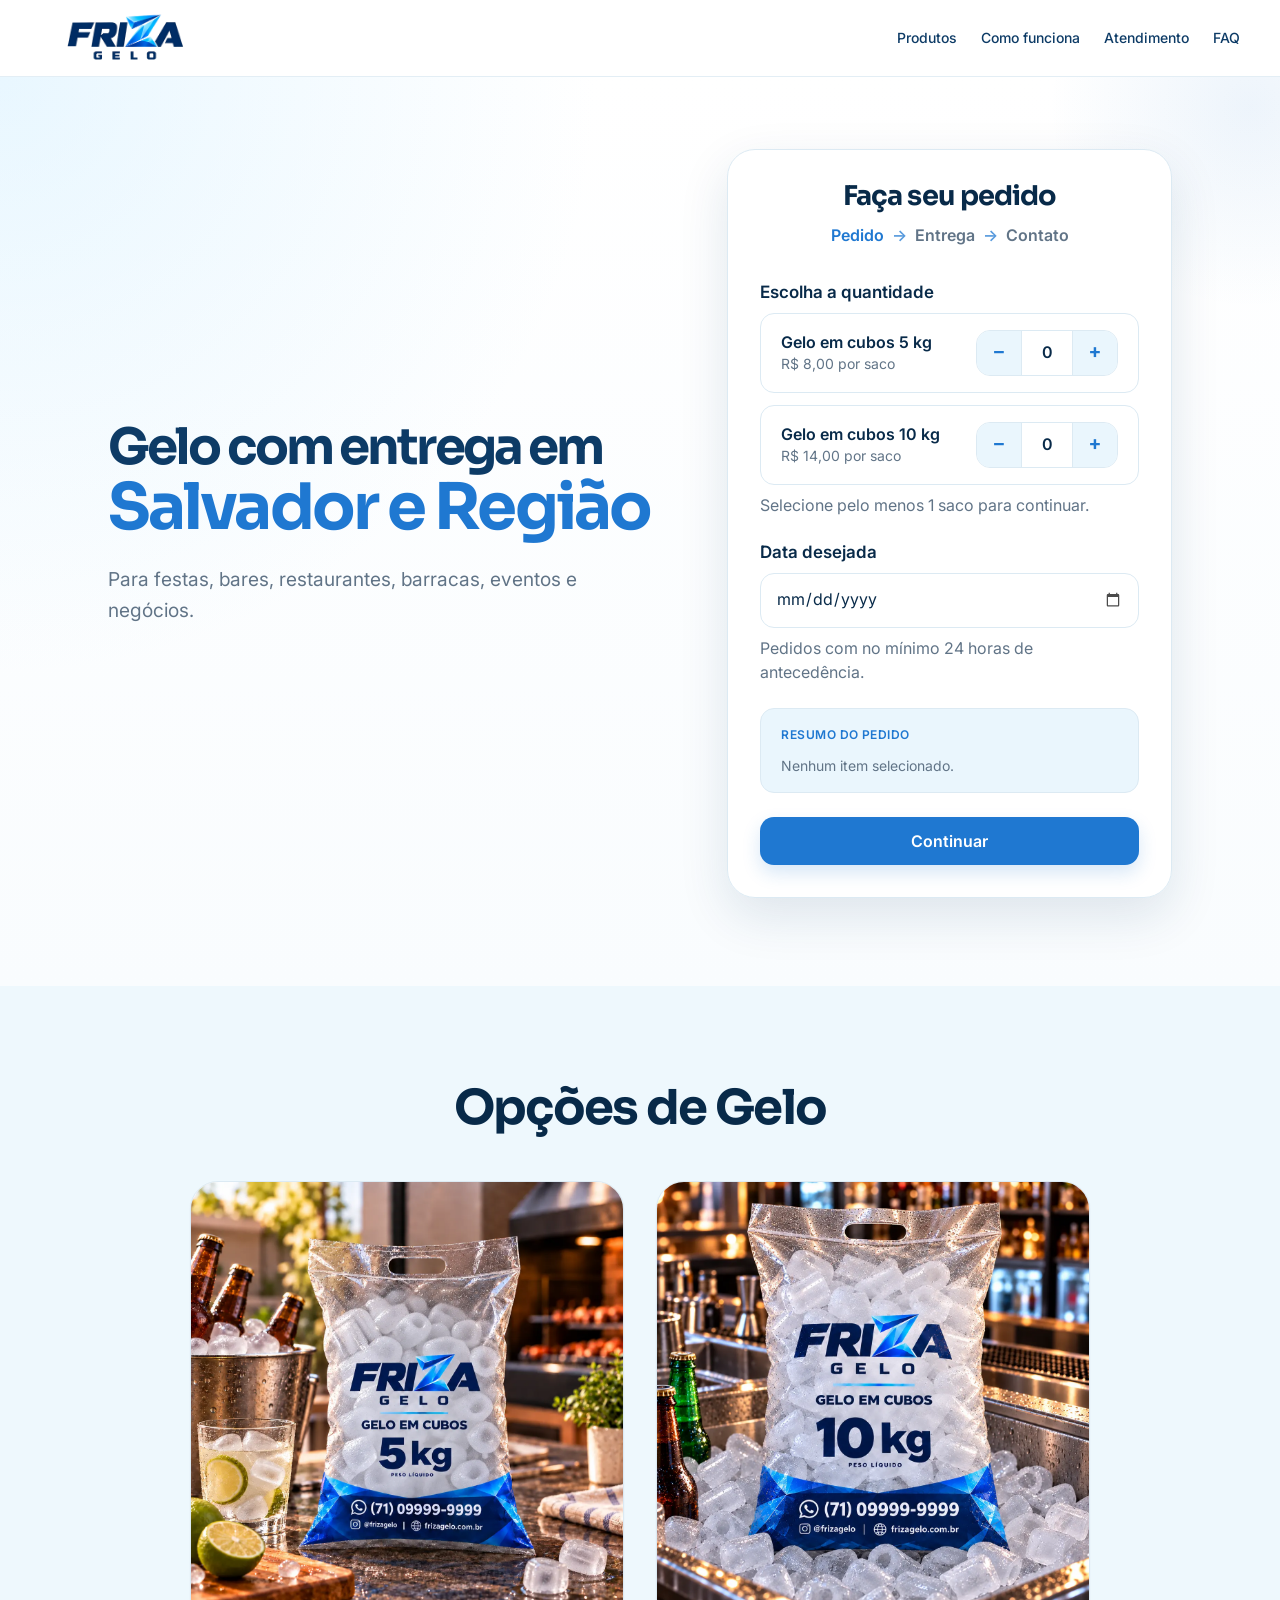
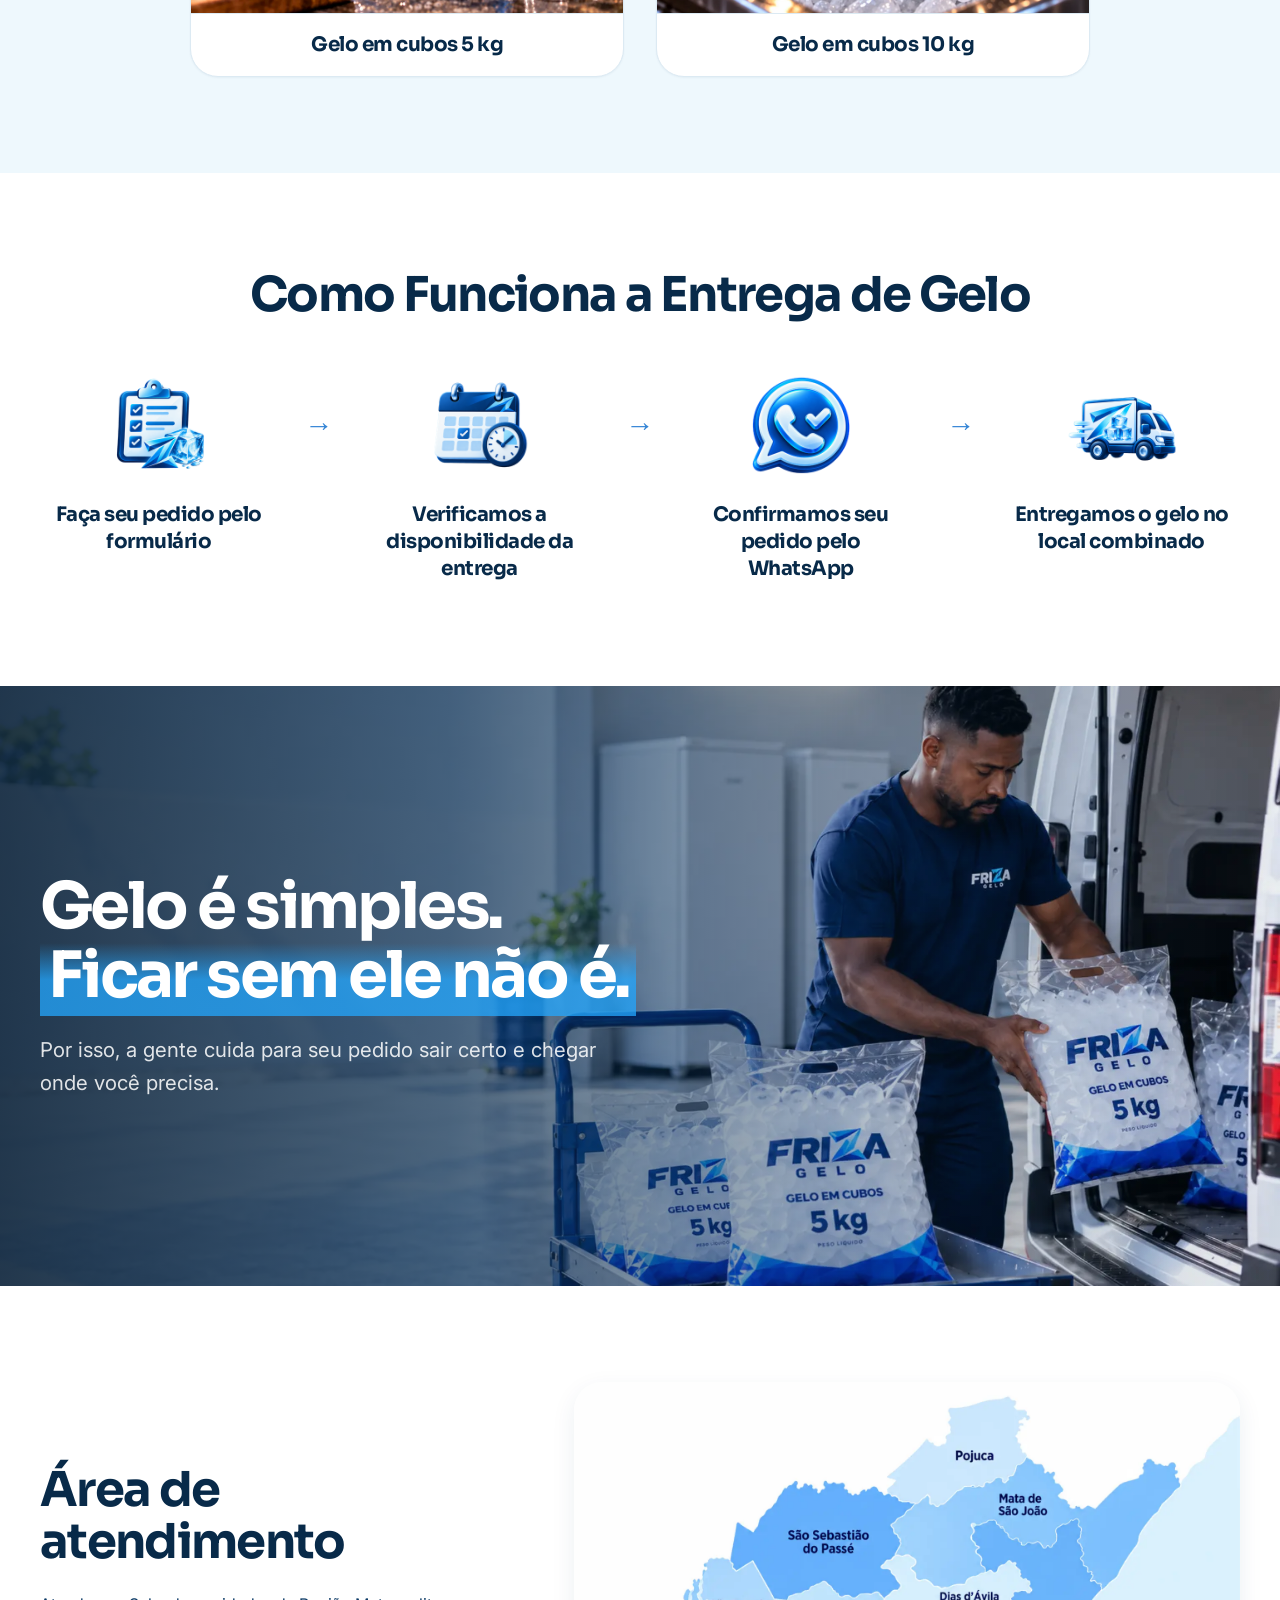
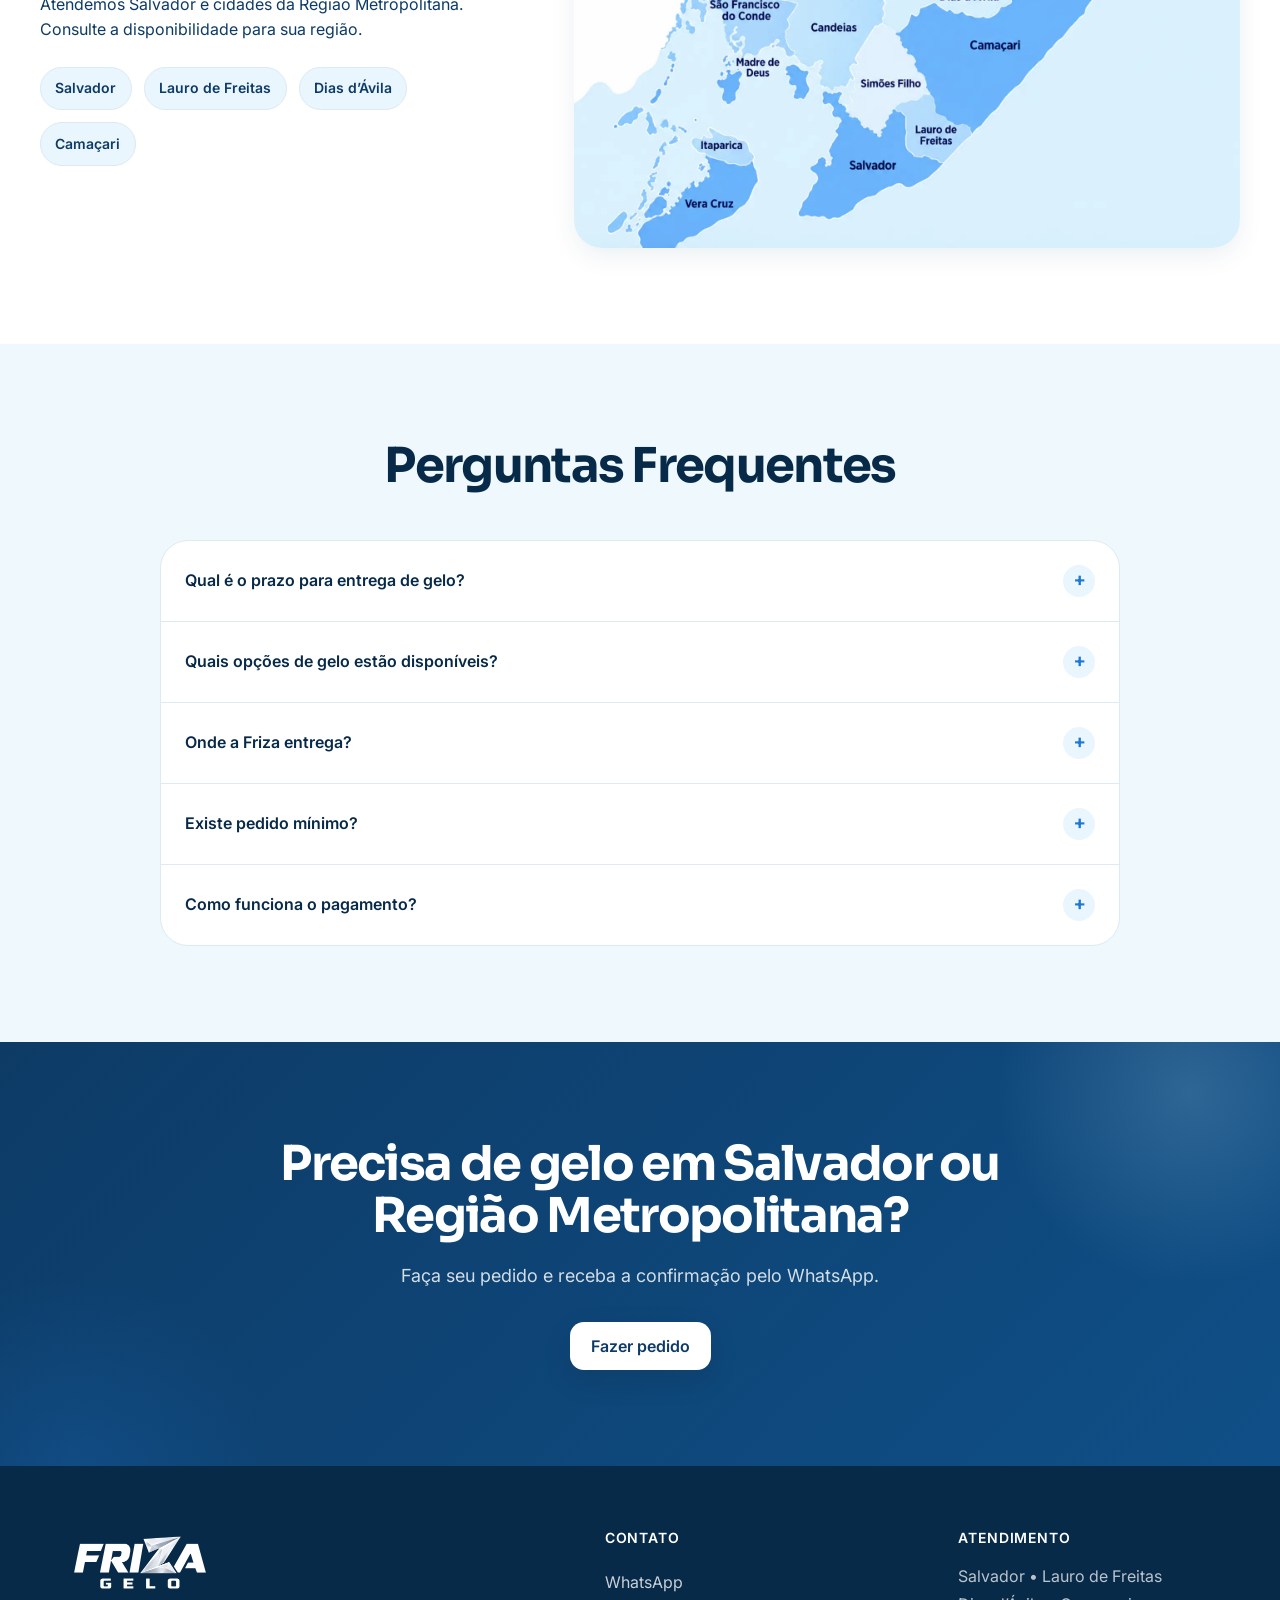
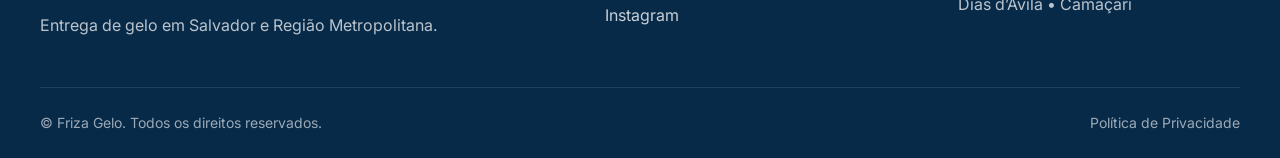
==== commit 7600a4b6: "feat: :sparkles: area de atendimento concluido" ====
--- a/index.html
+++ b/index.html
@@ -814,7 +814,7 @@
                     </h2>
 
                     <p>
-                        Por isso, a gente cuida para seu pedido sair certo 
+                        Por isso, a gente cuida para seu pedido sair certo
                         e chegar onde você precisa.
                     </p>
 
@@ -835,12 +835,12 @@
                 <div class="service-area-content">
 
                     <h2>
-                        Entrega de gelo em Salvador e Região Metropolitana
+                        Área de atendimento
                     </h2>
 
                     <p class="service-area-description">
-                        A Friza realiza entregas em Salvador e também atende cidades da Região Metropolitana,
-                        conforme disponibilidade e programação de entrega.
+                        Atendemos Salvador e cidades da Região Metropolitana. Consulte a disponibilidade para sua
+                        região.
                     </p>
 
                     <ul class="service-area-list" id="service-area-list">
@@ -852,10 +852,22 @@
 
                 </div>
 
-
-                <div class="service-map-placeholder">
-                    AQUI VAI O MAPA DA ÁREA DE ATENDIMENTO
-                </div>
+                <picture class="service-map" aria-hidden="true">
+
+                    <source media="(max-width: 599px)"
+                        srcset="./assets/sections/atendimento/mapa-atendimento-friza-mobile.webp" />
+
+                    <source media="(max-width: 768px)"
+                        srcset="./assets/sections/atendimento/mapa-atendimento-friza-tablet.webp" />
+
+                    <source media="(max-width: 1199px)"
+                        srcset="./assets/sections/atendimento/mapa-atendimento-friza-desktop.webp" />
+
+                    <img src="./assets/sections/atendimento/mapa-atendimento-friza-xl.webp"
+                        alt="Mapa da área de atendimento da Friza Gelo em Salvador e Região Metropolitana"
+                        loading="lazy" decoding="async" />
+
+                </picture>
 
             </div>
 
--- a/css/sections.css
+++ b/css/sections.css
@@ -1,437 +1,237 @@
 /* =========================================================
-
    FRIZA GELO
-
    SECTIONS.CSS
-
    Composição visual das seções
-
-========================================================= */
-
-
-
-
-
-/* =========================================================
-
+========================================================= */
+
+
+/* =========================================================
    1. HEADER
-
-========================================================= */
-
-
+========================================================= */
 
 .site-header {
-
   position: sticky;
-
   top: 0;
-
   z-index: var(--z-header);
 
-
-
   width: 100%;
 
-
-
   background: rgba(255, 255, 255, 0.92);
 
-
-
   border-bottom: 1px solid rgba(220, 234, 243, 0.8);
 
-
-
   backdrop-filter: blur(12px);
-
   -webkit-backdrop-filter: blur(12px);
-
-}
-
-
-
+}
 
 
 .header-container {
-
   display: flex;
 
-
-
   align-items: center;
-
   justify-content: space-between;
 
-
-
   min-height: 76px;
 
-
-
   gap: var(--space-8);
-
-}
-
-
-
-
-
-/* =========================================================
-
+}
+
+
+/* =========================================================
    2. HERO
-
-========================================================= */
-
-
+========================================================= */
 
 .brand-logo {
-
   display: block;
 
   width: 170px;
-
   max-height: 54px;
 
   object-fit: contain;
-
-}
-
+}
 
 
 .hero {
-
   position: relative;
 
-
-
   overflow: hidden;
 
-
-
   padding-top: 72px;
-
   padding-bottom: 88px;
 
-
-
   background:
-
-    radial-gradient(circle at top left,
-
+    radial-gradient(
+      circle at top left,
       rgba(191, 232, 255, 0.35),
-
-      transparent 38%),
-
-    linear-gradient(180deg,
-
+      transparent 38%
+    ),
+    linear-gradient(
+      180deg,
       #ffffff 0%,
-
-      #f9fcfe 100%);
-
-}
-
-
-
+      #f9fcfe 100%
+    );
+}
 
 
 .hero::before {
-
   content: "";
 
-
-
   position: absolute;
 
-
-
   top: -180px;
-
   right: -180px;
 
-
-
   width: 420px;
-
   height: 420px;
 
-
-
   border-radius: 50%;
 
-
-
   background:
-
-    radial-gradient(circle,
-
+    radial-gradient(
+      circle,
       rgba(31, 120, 209, 0.08),
-
-      transparent 68%);
-
-
+      transparent 68%
+    );
 
   pointer-events: none;
-
-}
-
-
-
+}
 
 
 .hero-container {
-
   position: relative;
-
   z-index: 1;
 
-
-
   display: grid;
 
-
-
   grid-template-columns:
-
     minmax(0, 1fr) minmax(400px, 0.82fr);
 
-
-
   align-items: center;
 
-
-
   gap: clamp(48px, 6vw, 88px);
 
-
-
   width: 100%;
-
   max-width: 1120px;
 
-
-
   margin-inline: auto;
 
-
-
   padding-inline: 28px;
-
-}
-
-
-
+}
 
 
 .hero-content {
-
   max-width: 680px;
-
-}
-
-
-
+}
 
 
 .hero-content h1 {
-
   max-width: 680px;
 
-
-
   margin-bottom: var(--space-6);
-
-}
-
-
-
-
-
-/* Título principal do hero
-
-   Estrutura esperada no HTML:
-
-   <h1 class="hero-title">
-
-     <span class="hero-title-small">Gelo com entrega em</span>
-
-     <span class="hero-title-highlight">Salvador e Região</span>
-
-   </h1>
-
+}
+
+
+/*
+  Título principal do hero
+
+  Estrutura esperada:
+
+  <h1 class="hero-title">
+    <span class="hero-title-small">
+      Gelo com entrega em
+    </span>
+
+    <span class="hero-title-highlight">
+      Salvador e Região
+    </span>
+  </h1>
 */
 
-
-
 .hero-title {
-
   max-width: 680px;
 
-
-
   font-size: clamp(3rem, 5vw, 4.75rem);
-
   line-height: 0.98;
-
   letter-spacing: -0.045em;
 
-
-
   color: var(--color-navy);
-
-}
-
-
-
+}
 
 
 .hero-title-small {
-
   display: block;
 
-
-
   font-size: 0.78em;
-
   line-height: 1.05;
 
-
-
   white-space: nowrap;
-
-}
-
-
-
+}
 
 
 .hero-title-highlight {
-
   display: block;
 
-
-
   margin-top: 0.06em;
 
-
-
   color: var(--color-blue);
-
-}
-
-
-
+}
 
 
 .hero-subtitle {
-
   max-width: 620px;
 
-
-
   font-size: clamp(1.05rem, 1.5vw, 1.25rem);
-
   line-height: 1.6;
 
-
-
   color: var(--color-text-muted);
-
-}
-
-
-
-
-
-/* =========================================================
-
+}
+
+
+/* =========================================================
    3. PRODUTOS
-
-========================================================= */
-
-
+========================================================= */
 
 .products {
-
   background: var(--color-surface-soft);
-
-}
-
-
-
+}
 
 
 .products .section-heading {
-
   text-align: center;
-
-}
-
-
-
+}
 
 
 .products .section-heading h2 {
-
   margin-inline: auto;
-
-}
-
-
-
+}
 
 
 .products-grid {
-
   display: grid;
 
-
-
   grid-template-columns:
-
     repeat(2, minmax(0, 1fr));
 
-
-
   gap: var(--space-8);
 
-
-
   max-width: 900px;
 
-
-
   margin-inline: auto;
-
-}
-
-
-
+}
 
 
 .product-card {
-
   text-align: center;
-
-}
-
-
-
+}
 
 
 .product-card h3 {
-
   text-align: center;
-
-}
-
-
-
-
-
-/* =========================================================
-
+}
+
+
+/* =========================================================
    4. COMO FUNCIONA
-
 ========================================================= */
 
 .how-it-works {
@@ -453,7 +253,13 @@
   display: grid;
 
   grid-template-columns:
-    minmax(0, 1fr) auto minmax(0, 1fr) auto minmax(0, 1fr) auto minmax(0, 1fr);
+    minmax(0, 1fr)
+    auto
+    minmax(0, 1fr)
+    auto
+    minmax(0, 1fr)
+    auto
+    minmax(0, 1fr);
 
   align-items: start;
 
@@ -517,51 +323,30 @@
 
 
 /* =========================================================
-
    5. OPERAÇÃO / CONFIANÇA
-
-========================================================= */
-
-
+========================================================= */
 
 .trust-section {
-
   position: relative;
 
-
-
   min-height: 600px;
 
-
-
   display: flex;
 
-
-
   align-items: center;
 
-
-
   overflow: hidden;
 
-
-
   padding-top: 0;
-
   padding-bottom: 0;
 
-
-
   background: var(--color-navy);
-
-}
-
-
-
+}
 
 
 .trust-background {
   position: absolute;
+
   inset: 0;
 
   width: 100%;
@@ -570,6 +355,7 @@
   overflow: hidden;
 }
 
+
 .trust-background img {
   display: block;
 
@@ -580,700 +366,393 @@
   object-position: center;
 }
 
+
+.trust-overlay {
+  position: absolute;
+
+  inset: 0;
+
+  background:
+    linear-gradient(
+      90deg,
+      rgba(4, 28, 52, 0.88) 0%,
+      rgba(7, 42, 76, 0.72) 35%,
+      rgba(7, 42, 76, 0.30) 68%,
+      rgba(7, 42, 76, 0.08) 100%
+    );
+
+  pointer-events: none;
+}
+
+
+.trust-content {
+  position: relative;
+  z-index: 2;
+
+  display: flex;
+
+  align-items: center;
+
+  min-height: 600px;
+}
+
+
+.trust-copy {
+  max-width: 660px;
+
+  padding-block: 96px;
+}
+
+
+.trust-copy h2 {
+  margin-bottom: var(--space-6);
+
+  color: var(--color-white);
+
+  font-size: clamp(2.4rem, 5vw, 4.4rem);
+  letter-spacing: -0.04em;
+}
+
+
 .trust-copy h2 span {
   display: inline;
+
   padding: 0 0.12em;
 
   color: #ffffff;
 
   background:
-    linear-gradient(transparent 10%,
-      rgba(35, 167, 255, 0.75) 55%);
-}
-
-.trust-overlay {
+    linear-gradient(
+      transparent 10%,
+      rgba(35, 167, 255, 0.75) 55%
+    );
+}
+
+
+.trust-copy p {
+  max-width: 560px;
+
+  font-size: clamp(1.05rem, 1.6vw, 1.28rem);
+  line-height: 1.6;
+
+  color: rgba(255, 255, 255, 0.86);
+}
+
+
+/* =========================================================
+   6. ÁREA DE ATENDIMENTO
+========================================================= */
+
+.service-area {
+  background: var(--color-white);
+}
+
+
+.service-area-container {
+  display: grid;
+
+  grid-template-columns:
+    minmax(0, 0.8fr) minmax(420px, 1.2fr);
+
+  align-items: center;
+
+  gap: clamp(48px, 7vw, 96px);
+}
+
+
+.service-area-content {
+  max-width: 520px;
+}
+
+
+.service-area-content h2 {
+  margin-bottom: var(--space-6);
+
+  text-align: left;
+}
+
+
+.service-area-content p {
+  text-align: left;
+}
+
+
+/*
+  Imagem responsiva do mapa.
+
+  O elemento <picture> usa a classe .service-map.
+  A imagem interna preserva toda a composição do mapa,
+  sem cortes.
+*/
+
+.service-map {
+  display: block;
+
+  width: 100%;
+  min-height: 460px;
+
+  overflow: hidden;
+
+  border-radius: 28px;
+
+  background: var(--color-white);
+
+  box-shadow: var(--shadow-md);
+}
+
+
+.service-map img {
+  display: block;
+
+  width: 100%;
+  height: 100%;
+
+  object-fit: contain;
+  object-position: center;
+}
+
+
+/* =========================================================
+   7. FAQ
+========================================================= */
+
+.faq {
+  background: var(--color-surface-soft);
+}
+
+
+.faq-container {
+  max-width: 960px;
+}
+
+
+.faq .section-heading {
+  text-align: center;
+}
+
+
+.faq .section-heading h2 {
+  margin-inline: auto;
+}
+
+
+/* =========================================================
+   8. CTA FINAL
+========================================================= */
+
+.final-cta {
+  position: relative;
+
+  overflow: hidden;
+
+  background:
+    linear-gradient(
+      135deg,
+      var(--color-navy) 0%,
+      #0f4f87 100%
+    );
+}
+
+
+.final-cta::before {
+  content: "";
 
   position: absolute;
 
-  inset: 0;
-
-
+  top: -160px;
+  right: -120px;
+
+  width: 420px;
+  height: 420px;
+
+  border-radius: 50%;
 
   background:
-
-    linear-gradient(90deg,
-
-      rgba(4, 28, 52, 0.88) 0%,
-
-      rgba(7, 42, 76, 0.72) 35%,
-
-      rgba(7, 42, 76, 0.30) 68%,
-
-      rgba(7, 42, 76, 0.08) 100%);
-
-
-
-  pointer-events: none;
-
-}
-
-
-
-
-
-.trust-content {
-
+    radial-gradient(
+      circle,
+      rgba(191, 232, 255, 0.18),
+      transparent 65%
+    );
+}
+
+
+.final-cta::after {
+  content: "";
+
+  position: absolute;
+
+  bottom: -220px;
+  left: -140px;
+
+  width: 420px;
+  height: 420px;
+
+  border-radius: 50%;
+
+  background:
+    radial-gradient(
+      circle,
+      rgba(31, 120, 209, 0.2),
+      transparent 68%
+    );
+}
+
+
+.final-cta-container {
   position: relative;
-
-  z-index: 2;
-
-
-
+  z-index: 1;
+}
+
+
+.final-cta-content {
+  max-width: 760px;
+
+  margin-inline: auto;
+
+  text-align: center;
+}
+
+
+.final-cta h2 {
+  margin-bottom: var(--space-5);
+
+  color: var(--color-white);
+}
+
+
+.final-cta p {
+  margin-bottom: var(--space-8);
+
+  font-size: var(--text-md);
+
+  color: rgba(255, 255, 255, 0.82);
+}
+
+
+/* =========================================================
+   9. FOOTER
+========================================================= */
+
+.site-footer {
+  color: rgba(255, 255, 255, 0.82);
+
+  background: #082a49;
+}
+
+
+.footer-container {
+  display: grid;
+
+  grid-template-columns:
+    minmax(0, 1.4fr)
+    minmax(180px, 0.8fr)
+    minmax(220px, 0.8fr);
+
+  gap: clamp(32px, 6vw, 72px);
+
+  padding-top: 64px;
+  padding-bottom: 48px;
+}
+
+
+.footer-logo {
+  width: 200px;
+  max-width: 100%;
+
+  height: auto;
+}
+
+
+.footer-brand p {
+  margin-top: var(--space-5);
+
+  line-height: 1.6;
+
+  color: rgba(255, 255, 255, 0.72);
+}
+
+
+.footer-title {
+  color: var(--color-white);
+}
+
+
+.footer-contact a {
+  color: rgba(255, 255, 255, 0.78);
+}
+
+
+.footer-contact a:hover {
+  color: var(--color-ice);
+}
+
+
+.footer-area p {
+  line-height: 1.8;
+
+  color: rgba(255, 255, 255, 0.72);
+}
+
+
+.footer-bottom {
   display: flex;
 
-
-
   align-items: center;
-
-
-
-  min-height: 600px;
-
-}
-
-
-
-
-
-.trust-copy {
-
-  max-width: 660px;
-
-
-
-  padding-block: 96px;
-
-}
-
-
-
-
-
-.trust-copy h2 {
-
-  margin-bottom: var(--space-6);
-
-
-
-  color: var(--color-white);
-
-
-
-  font-size: clamp(2.4rem, 5vw, 4.4rem);
-
-  letter-spacing: -0.04em;
-
-}
-
-
-
-
-
-.trust-copy p {
-
-  max-width: 560px;
-
-
-
-  font-size: clamp(1.05rem, 1.6vw, 1.28rem);
-
-  line-height: 1.6;
-
-
-
-  color: rgba(255, 255, 255, 0.86);
-
-}
-
-
-
-
-
-/* =========================================================
-
-   6. ÁREA DE ATENDIMENTO
-
-========================================================= */
-
-
-
-.service-area {
-
-  background: var(--color-white);
-
-}
-
-
-
-
-
-.service-area-container {
-
-  display: grid;
-
-
-
-  grid-template-columns:
-
-    minmax(0, 0.8fr) minmax(420px, 1.2fr);
-
-
-
-  align-items: center;
-
-
-
-  gap: clamp(48px, 7vw, 96px);
-
-}
-
-
-
-
-
-.service-area-content {
-
-  max-width: 520px;
-
-}
-
-
-
-
-
-.service-area-content h2 {
-
-  margin-bottom: var(--space-6);
-
-}
-
-
-
-
-
-.service-map-placeholder {
-
-  min-height: 460px;
-
-
-
-  background:
-
-    radial-gradient(circle at center,
-
-      rgba(191, 232, 255, 0.55),
-
-      rgba(255, 255, 255, 0.95));
-
-
-
-  box-shadow: var(--shadow-md);
-
-}
-
-
-
-
-
-/* =========================================================
-
-   7. FAQ
-
-========================================================= */
-
-
-
-.faq {
-
-  background: var(--color-surface-soft);
-
-}
-
-
-
-
-
-.faq-container {
-
-  max-width: 960px;
-
-}
-
-
-
-
-
-.faq .section-heading {
-
-  text-align: center;
-
-}
-
-
-
-
-
-.faq .section-heading h2 {
-
-  margin-inline: auto;
-
-}
-
-
-
-
-
-/* =========================================================
-
-   8. CTA FINAL
-
-========================================================= */
-
-
-
-.final-cta {
-
-  position: relative;
-
-
-
-  overflow: hidden;
-
-
-
-  background:
-
-    linear-gradient(135deg,
-
-      var(--color-navy) 0%,
-
-      #0f4f87 100%);
-
-}
-
-
-
-
-
-.final-cta::before {
-
-  content: "";
-
-
-
-  position: absolute;
-
-
-
-  top: -160px;
-
-  right: -120px;
-
-
-
-  width: 420px;
-
-  height: 420px;
-
-
-
-  border-radius: 50%;
-
-
-
-  background:
-
-    radial-gradient(circle,
-
-      rgba(191, 232, 255, 0.18),
-
-      transparent 65%);
-
-}
-
-
-
-
-
-.final-cta::after {
-
-  content: "";
-
-
-
-  position: absolute;
-
-
-
-  bottom: -220px;
-
-  left: -140px;
-
-
-
-  width: 420px;
-
-  height: 420px;
-
-
-
-  border-radius: 50%;
-
-
-
-  background:
-
-    radial-gradient(circle,
-
-      rgba(31, 120, 209, 0.2),
-
-      transparent 68%);
-
-}
-
-
-
-
-
-.final-cta-container {
-
-  position: relative;
-
-  z-index: 1;
-
-}
-
-
-
-
-
-.final-cta-content {
-
-  max-width: 760px;
-
-
-
-  margin-inline: auto;
-
-
-
-  text-align: center;
-
-}
-
-
-
-
-
-.final-cta h2 {
-
-  margin-bottom: var(--space-5);
-
-
-
-  color: var(--color-white);
-
-}
-
-
-
-
-
-.final-cta p {
-
-  margin-bottom: var(--space-8);
-
-
-
-  font-size: var(--text-md);
-
-
-
-  color: rgba(255, 255, 255, 0.82);
-
-}
-
-
-
-
-
-/* =========================================================
-
-   9. FOOTER
-
-========================================================= */
-
-
-
-.site-footer {
-
-  color: rgba(255, 255, 255, 0.82);
-
-
-
-  background: #082a49;
-
-}
-
-
-
-
-
-.footer-container {
-
-  display: grid;
-
-
-
-  grid-template-columns:
-
-    minmax(0, 1.4fr) minmax(180px, 0.8fr) minmax(220px, 0.8fr);
-
-
-
-  gap: clamp(32px, 6vw, 72px);
-
-
-
-  padding-top: 64px;
-
-  padding-bottom: 48px;
-
-}
-
-
-
-
-
-.footer-logo {
-
-  width: 200px;
-
-  max-width: 100%;
-
-  height: auto;
-
-}
-
-
-
-
-
-.footer-brand p {
-
-  margin-top: var(--space-5);
-
-
-
-  line-height: 1.6;
-
-
-
-  color: rgba(255, 255, 255, 0.72);
-
-}
-
-
-
-
-
-.footer-title {
-
-  color: var(--color-white);
-
-}
-
-
-
-
-
-.footer-contact a {
-
-  color: rgba(255, 255, 255, 0.78);
-
-}
-
-
-
-
-
-.footer-contact a:hover {
-
+  justify-content: space-between;
+
+  gap: var(--space-6);
+
+  padding-top: var(--space-6);
+  padding-bottom: var(--space-6);
+
+  border-top: 1px solid rgba(255, 255, 255, 0.1);
+}
+
+
+.footer-bottom p,
+.footer-bottom a {
+  font-size: var(--text-sm);
+
+  color: rgba(255, 255, 255, 0.6);
+}
+
+
+.footer-bottom a:hover {
   color: var(--color-ice);
-
-}
-
-
-
-
-
-.footer-area p {
-
-  line-height: 1.8;
-
-
-
-  color: rgba(255, 255, 255, 0.72);
-
-}
-
-
-
-
-
-.footer-bottom {
-
-  display: flex;
-
-
-
-  align-items: center;
-
-  justify-content: space-between;
-
-
-
-  gap: var(--space-6);
-
-
-
-  padding-top: var(--space-6);
-
-  padding-bottom: var(--space-6);
-
-
-
-  border-top: 1px solid rgba(255, 255, 255, 0.1);
-
-}
-
-
-
-
-
-.footer-bottom p,
-
-.footer-bottom a {
-
-  font-size: var(--text-sm);
-
-
-
-  color: rgba(255, 255, 255, 0.6);
-
-}
-
-
-
-
-
-.footer-bottom a:hover {
-
-  color: var(--color-ice);
-
-}
-
-
-
-
-
-/* =========================================================
-
-   10. PLACEHOLDER DE LOGO NO FOOTER
-
-========================================================= */
-
-
-
-.site-footer .footer-logo-placeholder {
-
-  color: rgba(255, 255, 255, 0.7);
-
-
-
-  border-color: rgba(255, 255, 255, 0.18);
-
-
-
-  background:
-
-    rgba(255, 255, 255, 0.06);
-
-}
-
-
-
-
-
-/* =========================================================
-
-   11. AJUSTES VISUAIS ENTRE SEÇÕES
-
-========================================================= */
-
-
-
-.products+.how-it-works,
-
-.how-it-works+.trust-section,
-
-.trust-section+.service-area,
-
-.service-area+.faq,
-
-.faq+.final-cta {
-
+}
+
+
+/* =========================================================
+   10. AJUSTES VISUAIS ENTRE SEÇÕES
+========================================================= */
+
+.products + .how-it-works,
+.how-it-works + .trust-section,
+.trust-section + .service-area,
+.service-area + .faq,
+.faq + .final-cta {
   scroll-margin-top: 90px;
-
-}
-
-
-
-
-
-/* =========================================================
-
-   12. TABLET
-
-========================================================= */
-
-
+}
+
+
+/* =========================================================
+   11. TABLET
+========================================================= */
 
 @media (max-width: 1024px) {
 
-
-
   .hero {
-
     padding-top: 64px;
-
     padding-bottom: 72px;
-
-  }
-
-
-
+  }
 
 
   .hero-container {
-
     grid-template-columns: 1fr 1fr;
 
-
-
     gap: 40px;
-
-  }
+  }
+
 
   .steps-flow {
     gap: 12px;
@@ -1285,231 +764,125 @@
     height: 88px;
   }
 
+
   .step-arrow {
     min-height: 88px;
+
     font-size: 1.35rem;
     font-weight: 400;
+
     opacity: 0.7;
   }
 
 
-
-
   .trust-section,
-
   .trust-content {
-
     min-height: 560px;
-
-  }
-
-
-
+  }
 
 
   .service-area-container {
-
     grid-template-columns: 0.9fr 1.1fr;
 
-
-
     gap: 48px;
-
-  }
-
-
-
-
-
-  .service-map-placeholder {
-
+  }
+
+
+  .service-map {
     min-height: 400px;
-
-  }
-
-
-
+  }
 
 
   .footer-container {
-
     grid-template-columns:
-
       1.2fr 0.8fr 0.8fr;
-
-  }
-
-
-
-}
-
-
-
-
-
-/* =========================================================
-
-   13. TABLET / MOBILE GRANDE
-
-========================================================= */
-
-
+  }
+
+}
+
+
+/* =========================================================
+   12. TABLET / MOBILE GRANDE
+========================================================= */
 
 @media (max-width: 900px) {
 
-
-
   .main-nav {
-
     display: none;
-
-  }
-
-
-
+  }
 
 
   .hero-container {
-
     grid-template-columns: 1fr;
 
-
-
     gap: 40px;
-
-  }
-
-
-
+  }
 
 
   .hero-content {
-
     max-width: 760px;
-
-  }
-
-
-
+  }
 
 
   .order-form-wrapper {
-
     max-width: 680px;
-
-  }
-
-
-
+  }
 
 
   .products-grid {
-
     gap: var(--space-6);
-
-  }
-
-
-
+  }
 
 
   .steps-flow {
-
     grid-template-columns:
-
-      minmax(0, 1fr) minmax(0, 1fr);
-
-
+      minmax(0, 1fr)
+      minmax(0, 1fr);
 
     gap: var(--space-10) var(--space-8);
-
-  }
-
-
-
+  }
 
 
   .step-arrow {
-
     display: none;
-
-  }
-
-
-
+  }
 
 
   .service-area-container {
-
     grid-template-columns: 1fr;
 
-
-
     gap: var(--space-10);
-
-  }
-
-
-
+  }
 
 
   .service-area-content {
-
     max-width: 700px;
-
-  }
-
-
-
-
-
-  .service-map-placeholder {
-
+  }
+
+
+  .service-map {
     min-height: 380px;
-
-  }
-
-
-
+  }
 
 
   .footer-container {
-
     grid-template-columns:
-
       1fr 1fr;
 
-
-
     gap: var(--space-10);
-
-  }
-
-
-
+  }
 
 
   .footer-brand {
-
     grid-column: 1 / -1;
-
-  }
-
-
-
-}
-
-
-
-
-
-/* =========================================================
-
-   14. MOBILE / TABLET PEQUENO
-
-========================================================= */
-
-
+  }
+
+}
+
+
+/* =========================================================
+   13. MOBILE / TABLET PEQUENO
+========================================================= */
 
 @media (max-width: 768px) {
 
@@ -1563,6 +936,7 @@
 
   .products-grid {
     grid-template-columns: 1fr;
+
     max-width: 520px;
   }
 
@@ -1645,10 +1019,12 @@
 
   .trust-overlay {
     background:
-      linear-gradient(180deg,
+      linear-gradient(
+        180deg,
         rgba(4, 28, 52, 0.40) 0%,
         rgba(4, 28, 52, 0.68) 42%,
-        rgba(4, 28, 52, 0.92) 100%);
+        rgba(4, 28, 52, 0.92) 100%
+      );
   }
 
 
@@ -1694,7 +1070,7 @@
   }
 
 
-  .service-map-placeholder {
+  .service-map {
     min-height: 320px;
   }
 
@@ -1726,6 +1102,7 @@
 
   .footer-brand {
     grid-column: auto;
+
     text-align: left;
   }
 
@@ -1754,13 +1131,8 @@
 }
 
 
-
-
-
-/* =========================================================
-
-   15. MOBILE PEQUENO
-
+/* =========================================================
+   14. MOBILE PEQUENO
 ========================================================= */
 
 @media (max-width: 480px) {
@@ -1863,7 +1235,7 @@
      ÁREA DE ATENDIMENTO
   ========================== */
 
-  .service-map-placeholder {
+  .service-map {
     min-height: 280px;
   }
 
@@ -1879,13 +1251,9 @@
 }
 
 
-
-/* =========================================================
-
-   16. CELULAR
-
+/* =========================================================
+   15. CELULAR
    Centralização da marca somente até 425px
-
 ========================================================= */
 
 @media (max-width: 425px) {
--- a/css/responsive.css
+++ b/css/responsive.css
@@ -128,40 +128,43 @@
     padding-inline: 24px;
   }
 
-
   .hero-content h1 {
     max-width: 600px;
 
     font-size: clamp(2.8rem, 5vw, 4rem);
   }
 
-
   .order-form-wrapper {
     width: 100%;
     max-width: 480px;
 
     justify-self: end;
   }
-
 
   .steps-flow {
     gap: 10px;
   }
 
-
   .step-item h3 {
     font-size: 1.05rem;
   }
 
-
   .step-item p {
     font-size: 0.84rem;
   }
-
 
   .service-area-container {
     grid-template-columns:
       minmax(0, 0.9fr) minmax(380px, 1.1fr);
+  }
+
+  .service-area-list {
+    gap: 8px;
+  }
+
+  .service-area-list li {
+    padding: 8px 10px;
+    font-size: 0.9rem;
   }
 
 }
@@ -661,7 +664,10 @@
 
 
   .service-area-list {
-    gap: 8px;
+    display: grid;
+    grid-template-columns: repeat(2, max-content);
+    justify-content: center;
+    gap: 10px 12px;
   }
 
 
@@ -670,7 +676,7 @@
 
     padding:
       8px 12px;
-
+    justify-self: center;
     font-size: 0.8rem;
   }
 
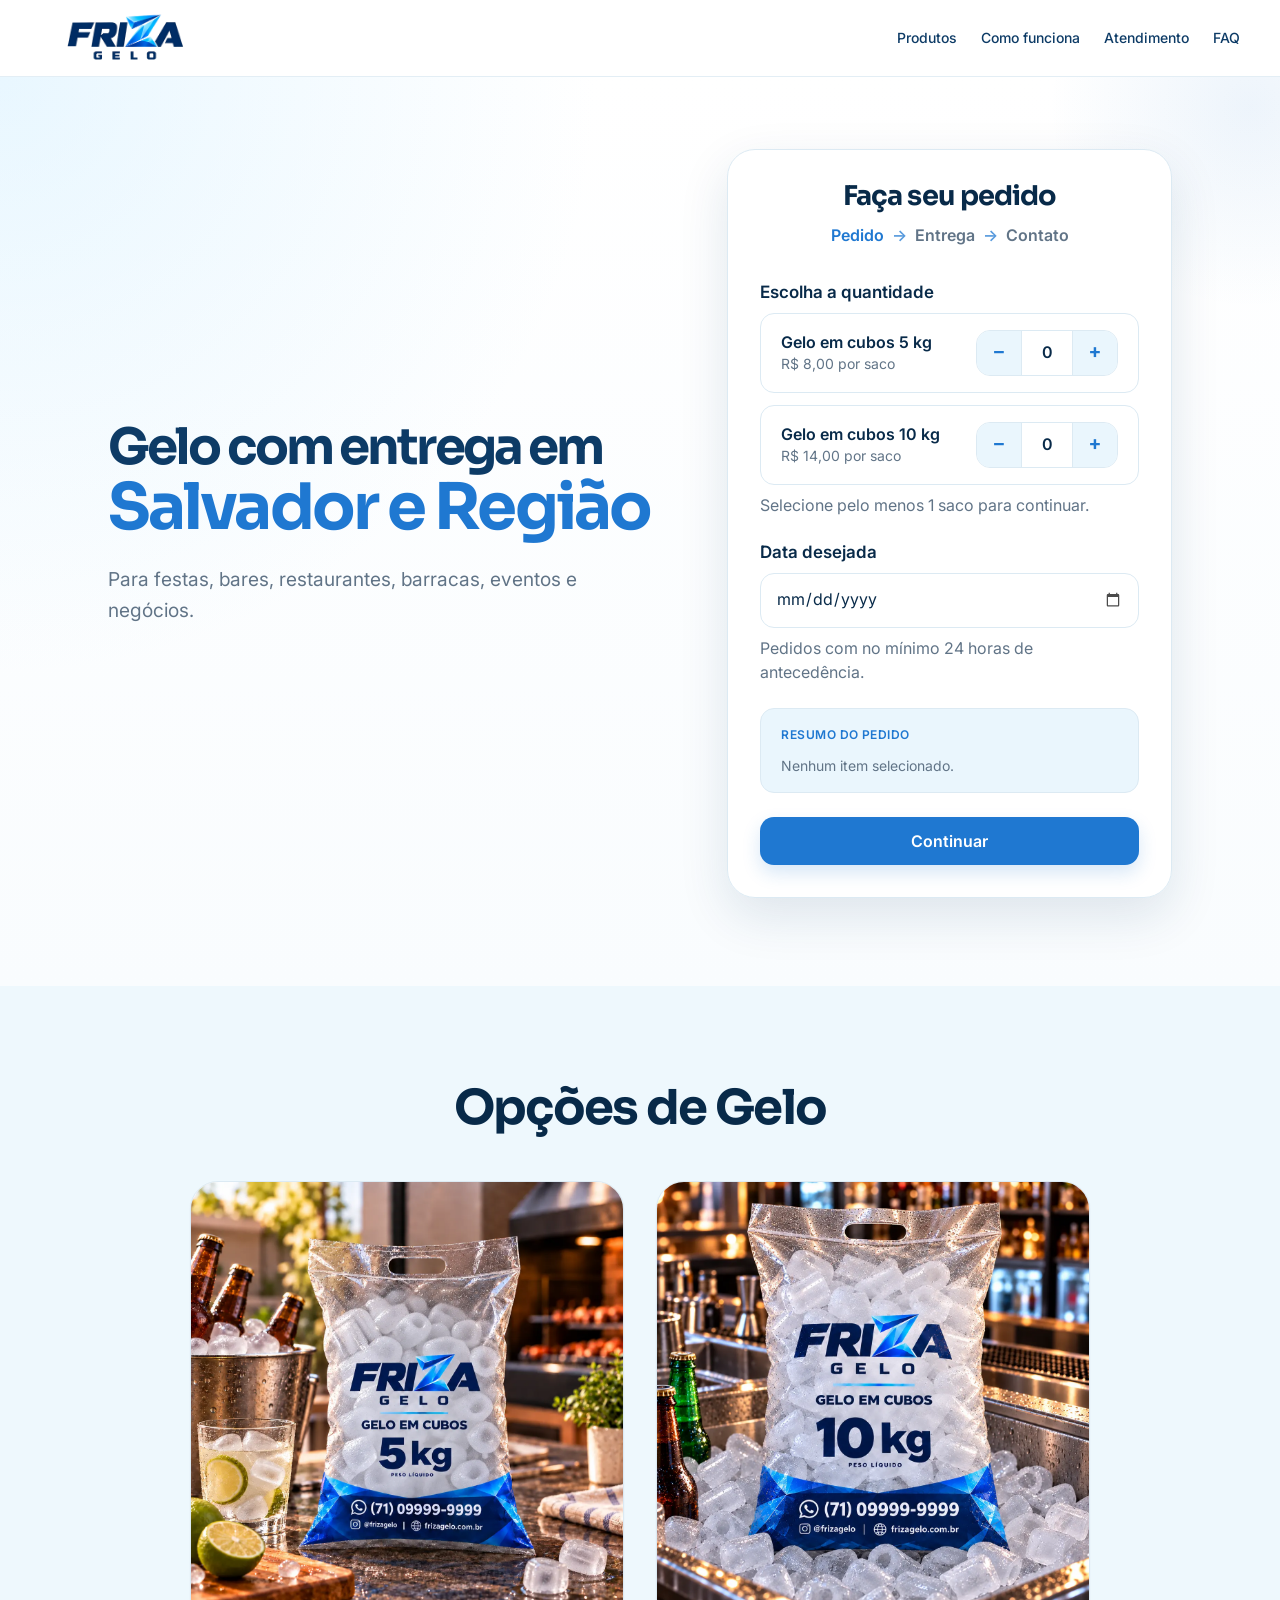
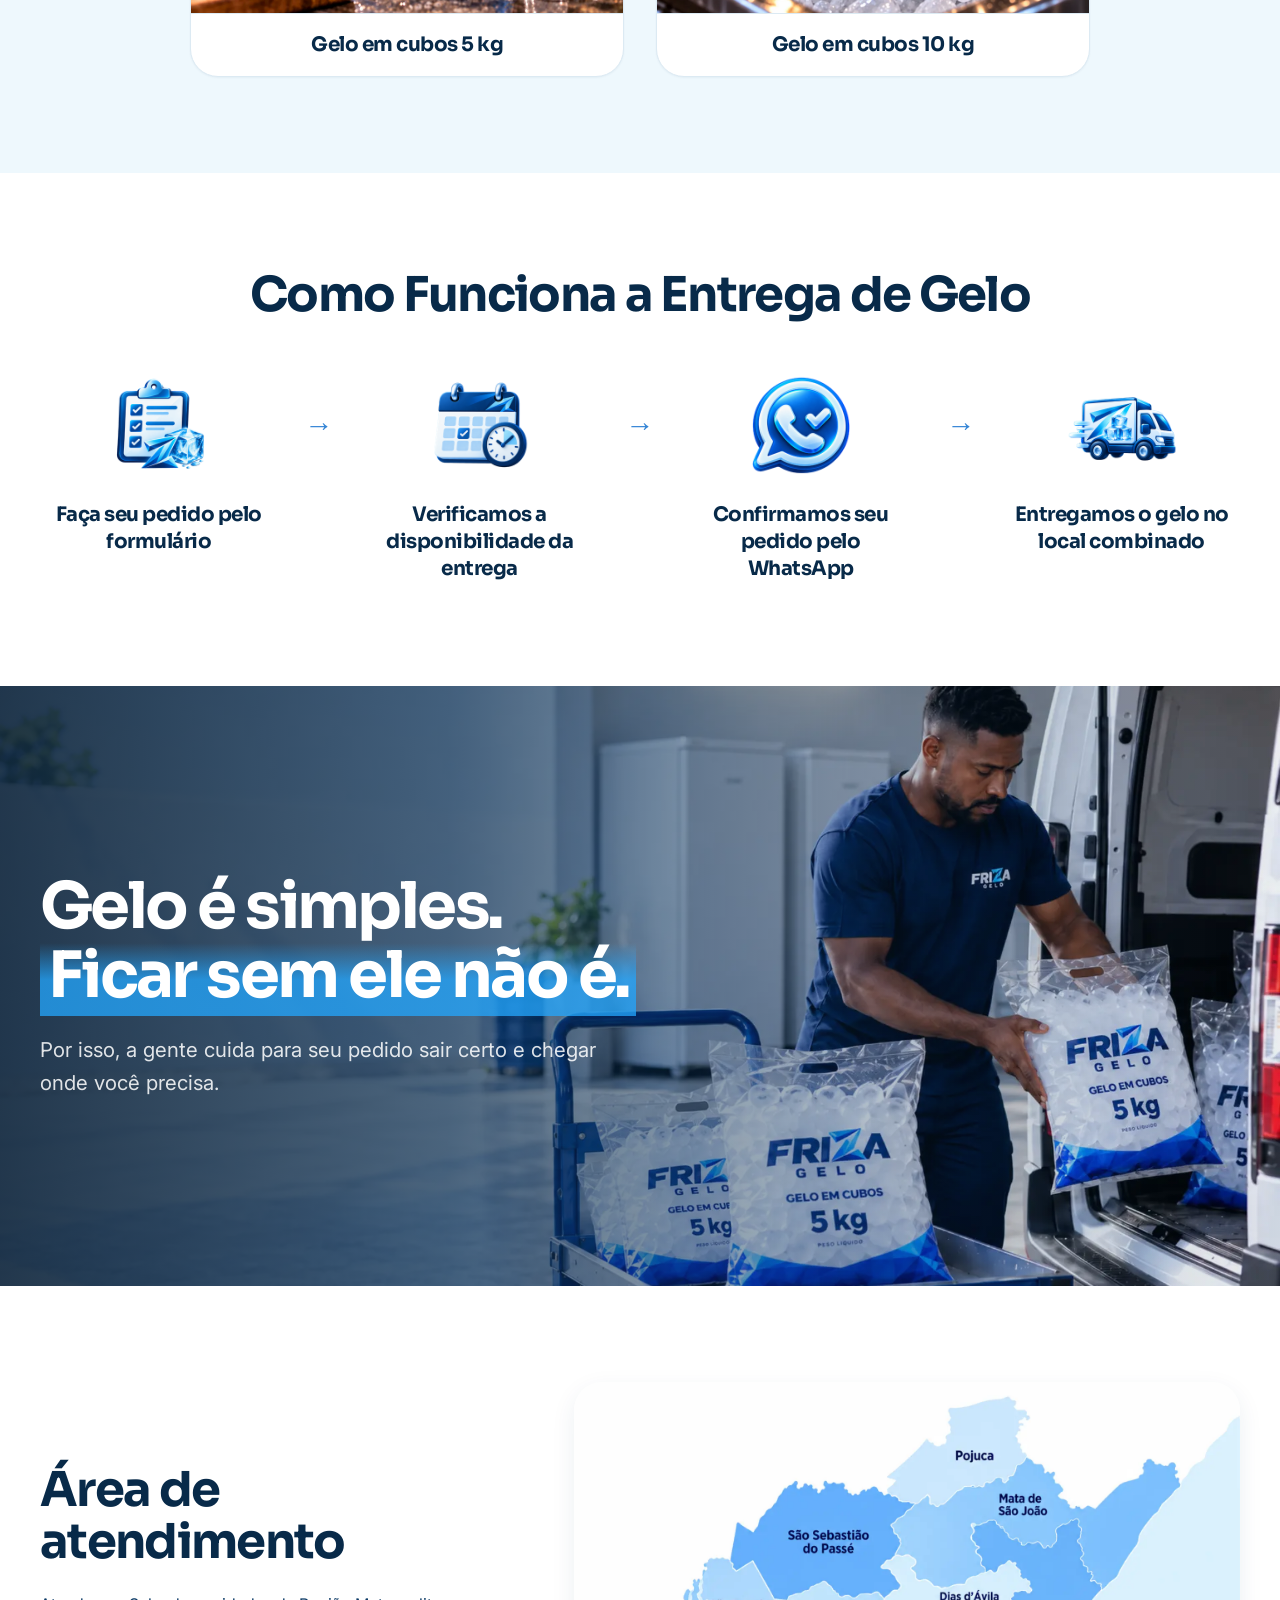
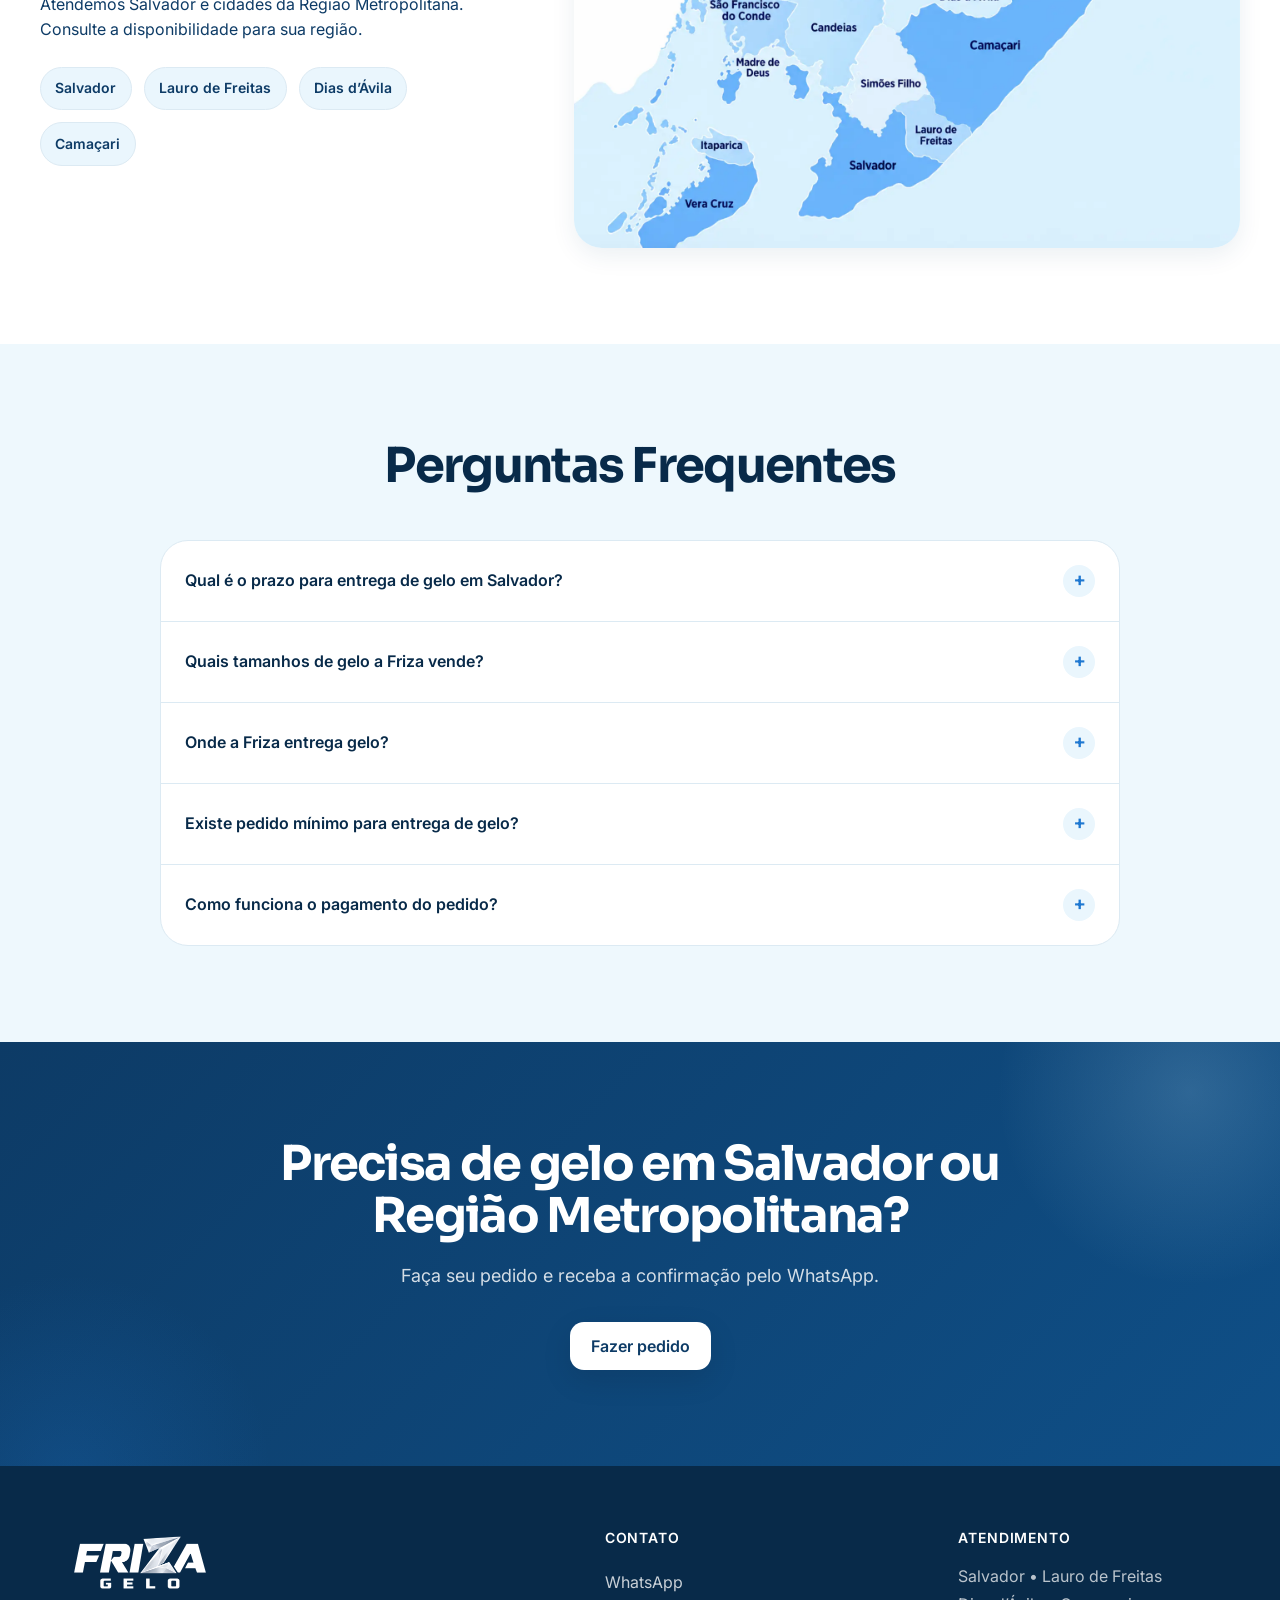
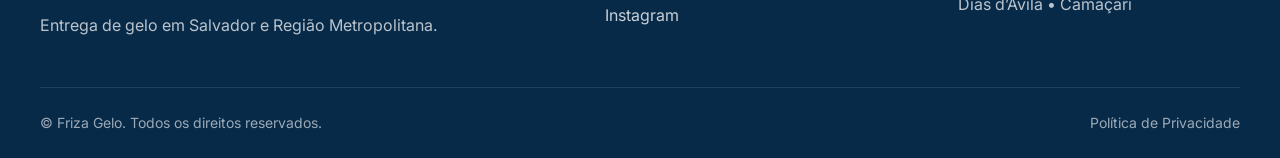
==== commit 942af57a: "feat: :sparkles: faq concluido" ====
--- a/index.html
+++ b/index.html
@@ -877,6 +877,10 @@
         <!-- =========================
          S6 - FAQ
     ========================== -->
+        <!-- ==========================
+     FAQ
+========================== -->
+
         <section class="faq section" id="faq">
 
             <div class="container faq-container">
@@ -897,7 +901,7 @@
                         <button class="accordion-trigger" type="button" aria-expanded="false">
 
                             <span>
-                                Qual é o prazo para entrega de gelo?
+                                Qual é o prazo para entrega de gelo em Salvador?
                             </span>
 
                             <span class="accordion-icon" aria-hidden="true">
@@ -909,9 +913,8 @@
                         <div class="accordion-content" hidden>
 
                             <p>
-                                As entregas são programadas com no mínimo
-                                24 horas de antecedência, sujeitas à
-                                disponibilidade para a data e região informadas.
+                                Os pedidos são atendidos conforme disponibilidade,
+                                com antecedência mínima de 24 horas.
                             </p>
 
                         </div>
@@ -924,7 +927,7 @@
                         <button class="accordion-trigger" type="button" aria-expanded="false">
 
                             <span>
-                                Quais opções de gelo estão disponíveis?
+                                Quais tamanhos de gelo a Friza vende?
                             </span>
 
                             <span class="accordion-icon" aria-hidden="true">
@@ -936,8 +939,7 @@
                         <div class="accordion-content" hidden>
 
                             <p>
-                                Atualmente trabalhamos com gelo em cubos
-                                de 5 kg e 10 kg.
+                                Trabalhamos com gelo em cubos de 5 kg e 10 kg.
                             </p>
 
                         </div>
@@ -950,7 +952,7 @@
                         <button class="accordion-trigger" type="button" aria-expanded="false">
 
                             <span>
-                                Onde a Friza entrega?
+                                Onde a Friza entrega gelo?
                             </span>
 
                             <span class="accordion-icon" aria-hidden="true">
@@ -962,9 +964,9 @@
                         <div class="accordion-content" hidden>
 
                             <p>
-                                Atendemos Salvador, Lauro de Freitas,
-                                Dias d’Ávila e Camaçari. Outras regiões
-                                podem ser consultadas no momento do pedido.
+                                Atendemos Salvador, Lauro de Freitas, Camaçari e
+                                Dias d’Ávila, além de outras cidades da Região Metropolitana.
+                                Consulte a disponibilidade para sua região.
                             </p>
 
                         </div>
@@ -977,7 +979,7 @@
                         <button class="accordion-trigger" type="button" aria-expanded="false">
 
                             <span>
-                                Existe pedido mínimo?
+                                Existe pedido mínimo para entrega de gelo?
                             </span>
 
                             <span class="accordion-icon" aria-hidden="true">
@@ -989,9 +991,8 @@
                         <div class="accordion-content" hidden>
 
                             <p>
-                                O pedido mínimo pode variar conforme a região
-                                e a programação da entrega. A confirmação é feita
-                                após a análise do pedido.
+                                O pedido mínimo pode variar conforme a região e
+                                a disponibilidade da entrega.
                             </p>
 
                         </div>
@@ -1004,7 +1005,7 @@
                         <button class="accordion-trigger" type="button" aria-expanded="false">
 
                             <span>
-                                Como funciona o pagamento?
+                                Como funciona o pagamento do pedido?
                             </span>
 
                             <span class="accordion-icon" aria-hidden="true">
@@ -1016,9 +1017,8 @@
                         <div class="accordion-content" hidden>
 
                             <p>
-                                Aceitamos Pix e também disponibilizamos
-                                link para pagamento. Os detalhes são confirmados
-                                pelo WhatsApp após a análise do pedido.
+                                O pagamento pode ser feito por Pix ou Cartão de Crédito
+                                Os detalhes são confirmados pelo WhatsApp.
                             </p>
 
                         </div>
--- a/css/responsive.css
+++ b/css/responsive.css
@@ -1059,6 +1059,7 @@
   .button,
   .accordion-icon,
   .accordion-trigger,
+  .accordion-content,
   .selection-card,
   .form-progress-item {
     transition: none !important;
--- a/css/animations.css
+++ b/css/animations.css
@@ -48,4 +48,20 @@
     transition: none;
   }
 
+}
+
+
+
+.accordion-content {
+  overflow: hidden;
+
+  opacity: 0;
+
+  transition:
+    height 0.45s ease,
+    opacity 0.35s ease;
+}
+
+.accordion-content:not([hidden]) {
+  opacity: 1;
 }
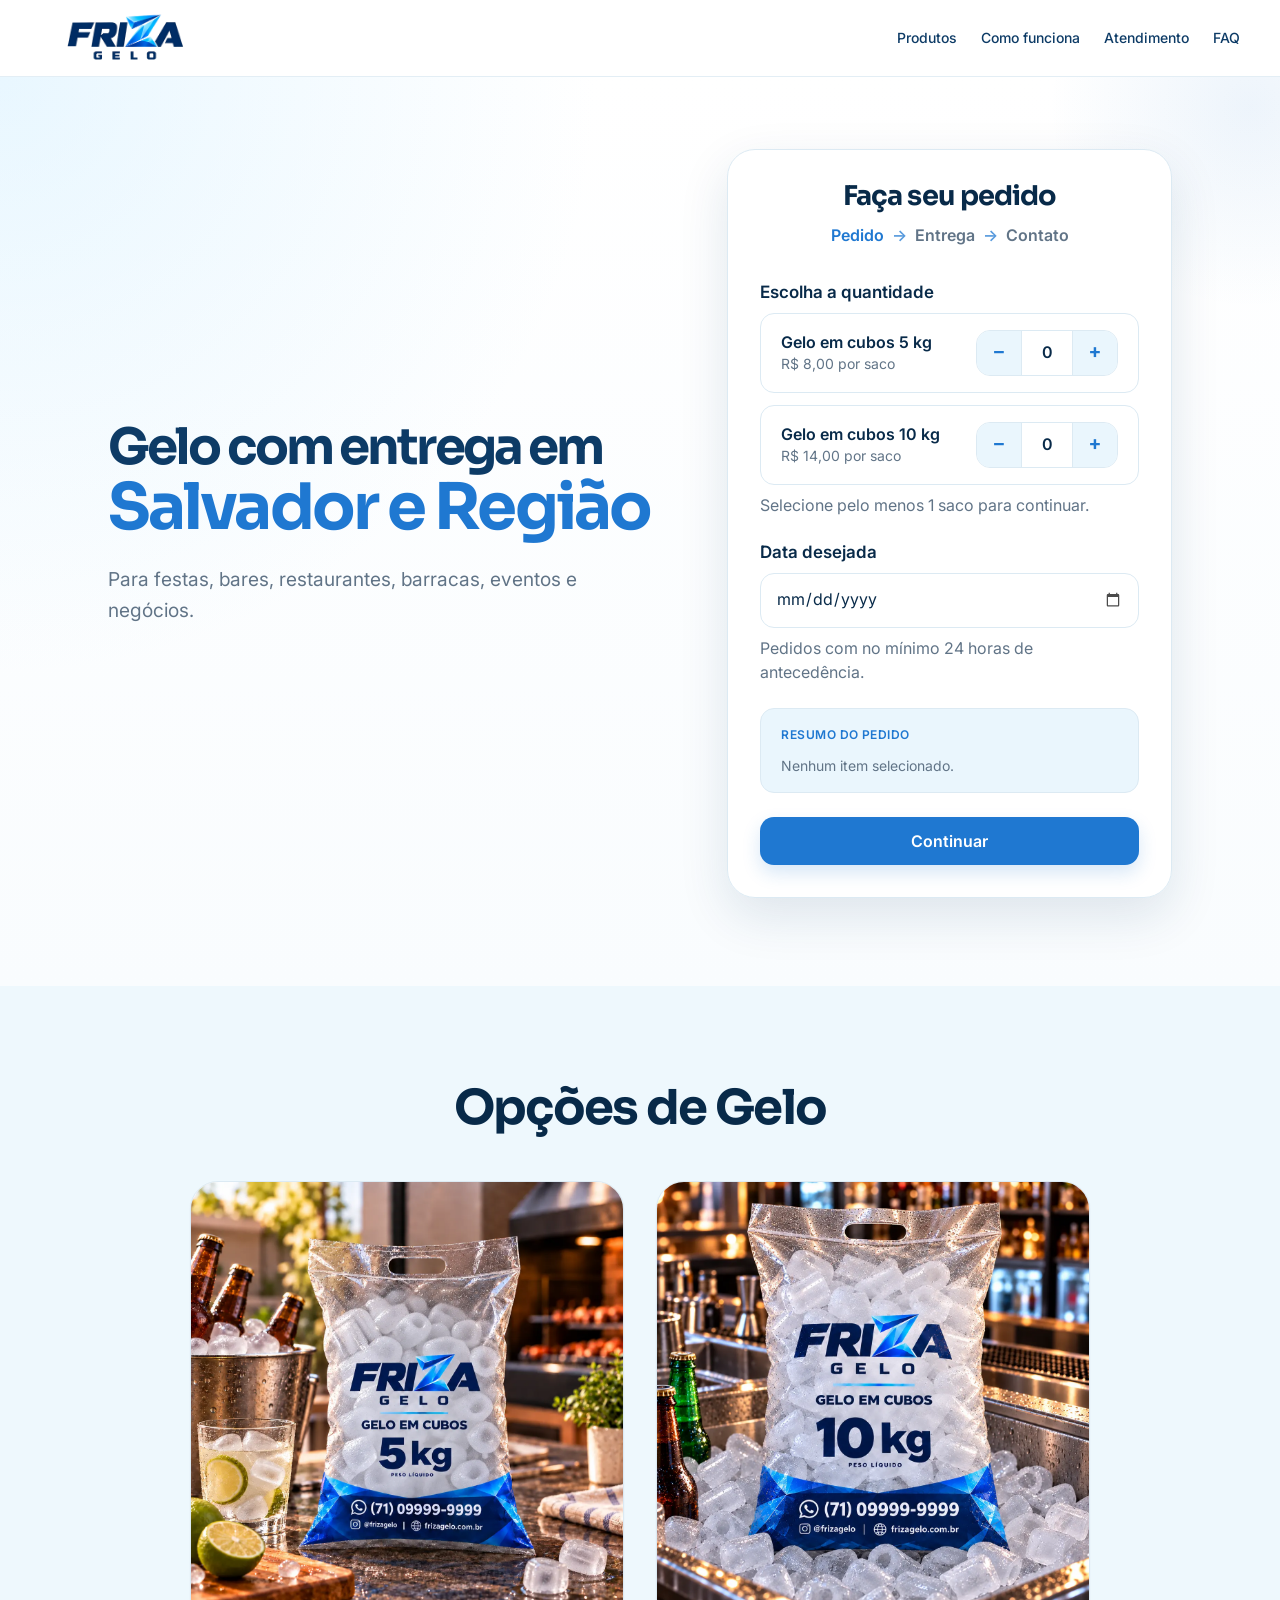
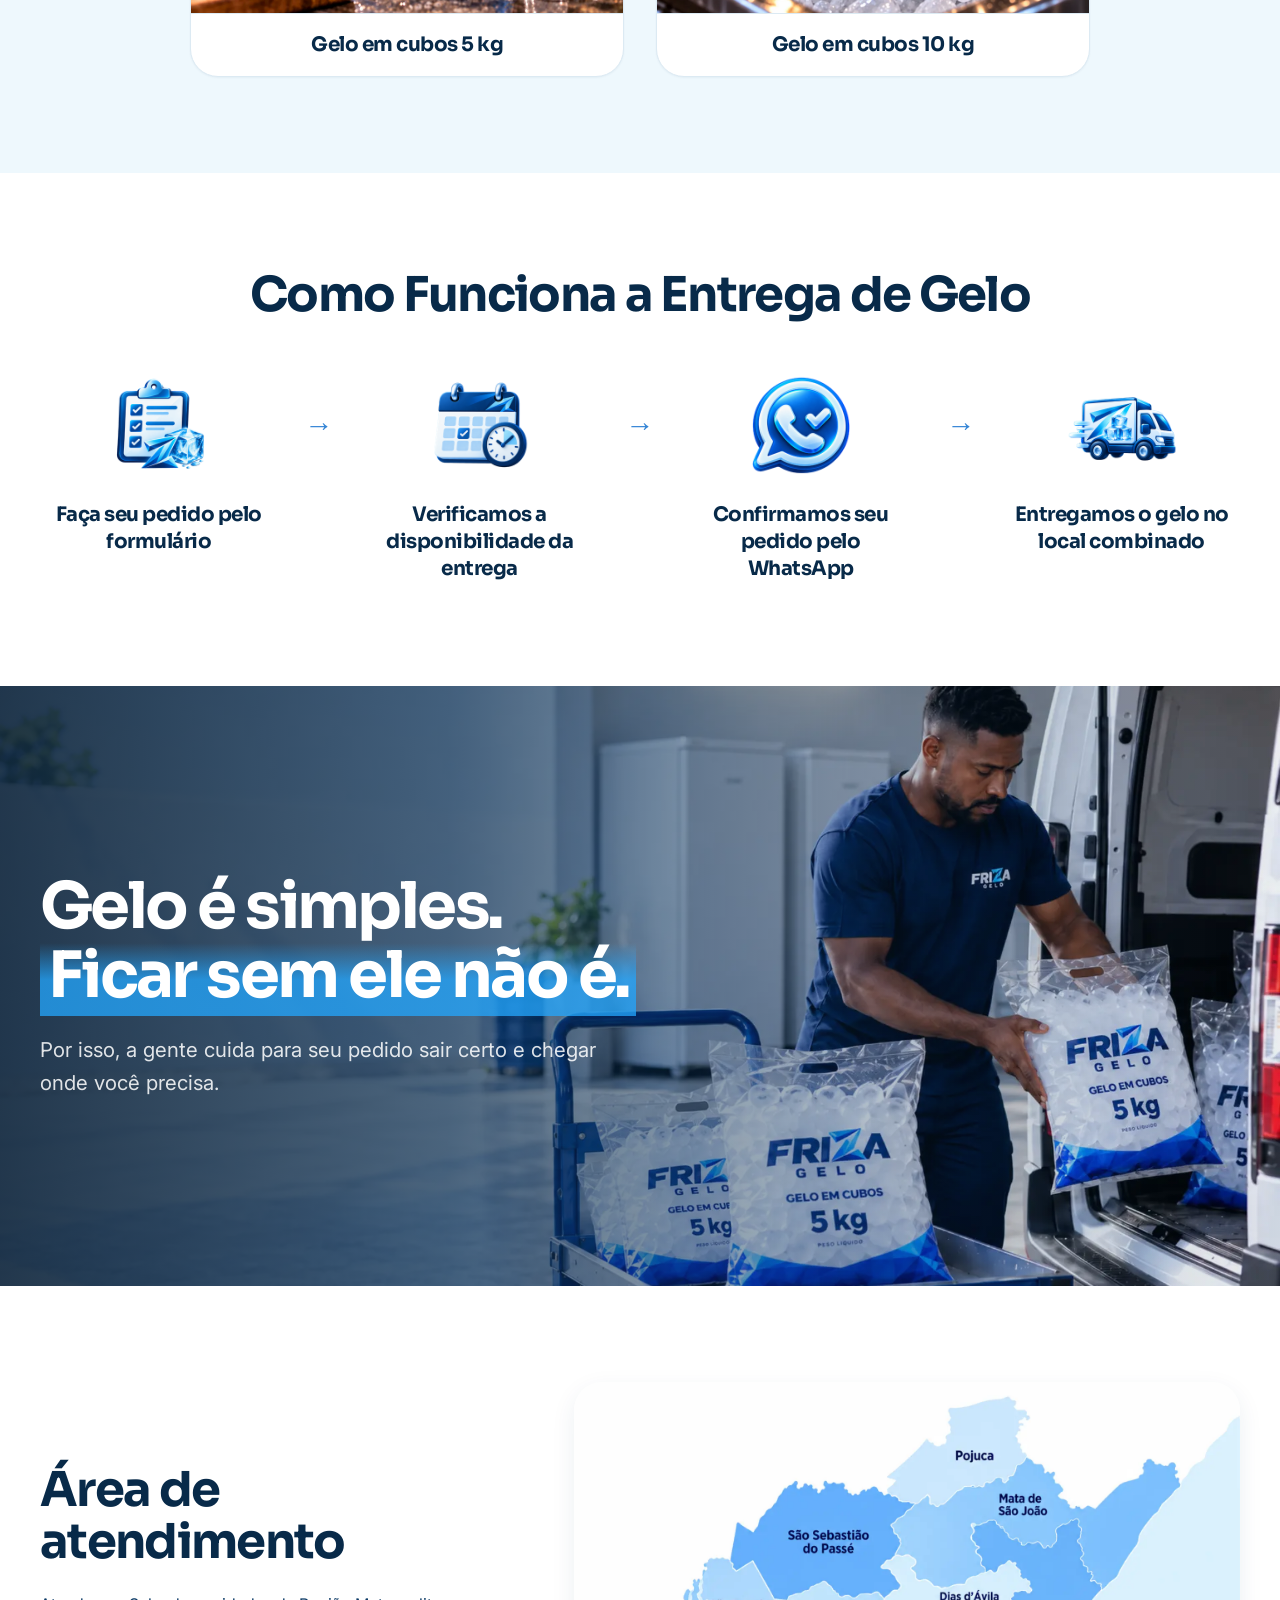
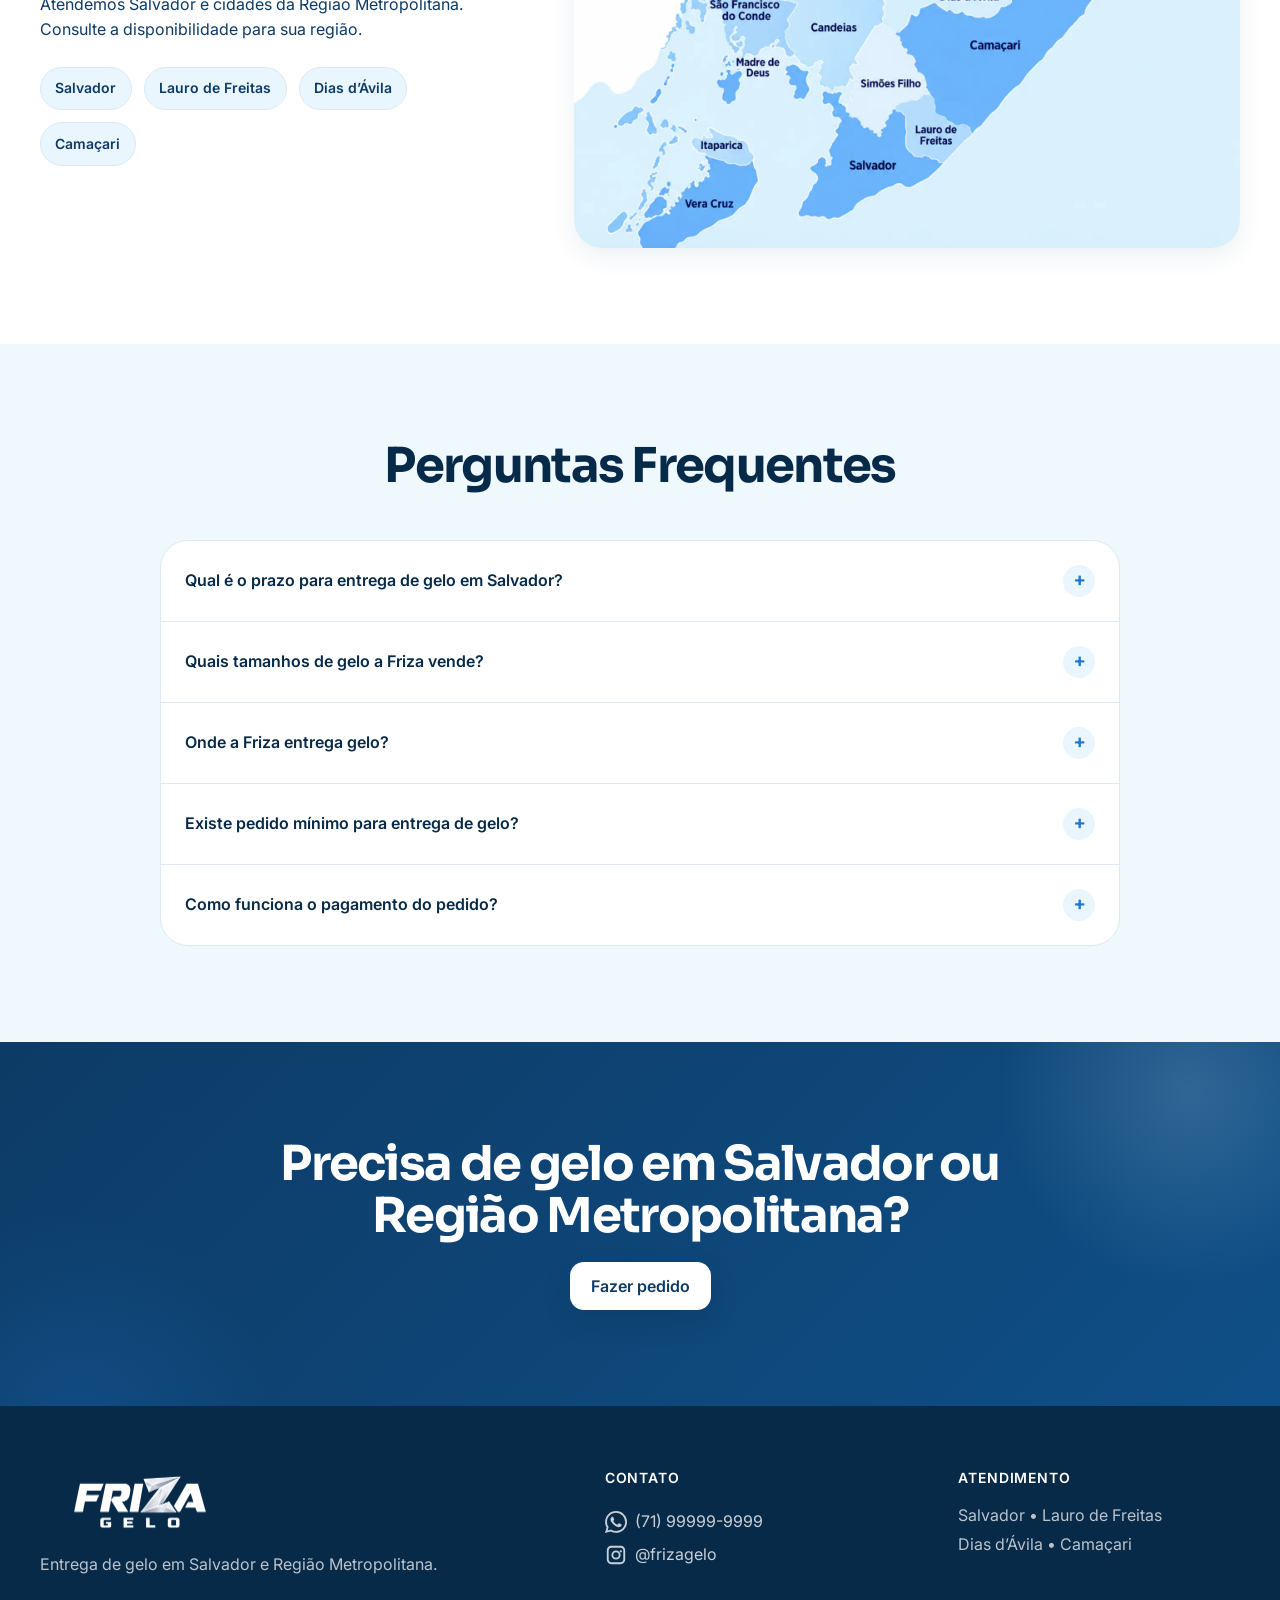
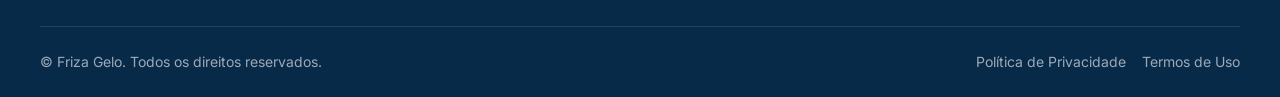
==== commit b09b6949: "feat: :sparkles: finalizando o footer" ====
--- a/index.html
+++ b/index.html
@@ -617,6 +617,28 @@
 
                             </div>
 
+                            <div class="form-group consent-group">
+
+                                <label class="consent-option">
+
+                                    <input type="checkbox" id="aceite-termos" name="aceite_termos" />
+
+                                    <span>
+                                        Li e concordo com os
+                                        <a href="./pages/termos-de-uso.html" target="_blank" rel="noopener noreferrer">
+                                            Termos de Uso
+                                        </a>
+                                        e a
+                                        <a href="./pages/politica-de-privacidade.html" target="_blank"
+                                            rel="noopener noreferrer">
+                                            Política de Privacidade
+                                        </a>.
+                                    </span>
+
+                                </label>
+
+                            </div>
+
 
                             <div class="form-actions">
 
@@ -1045,10 +1067,6 @@
                         Precisa de gelo em Salvador ou Região Metropolitana?
                     </h2>
 
-                    <p>
-                        Faça seu pedido e receba a confirmação pelo WhatsApp.
-                    </p>
-
                     <a href="#pedido" class="button button-light">
                         Fazer pedido
                     </a>
@@ -1087,12 +1105,25 @@
                     Contato
                 </h2>
 
-                <a href="#" id="footer-whatsapp">
-                    WhatsApp
+                <a href="https://wa.me/5571SEUNUMERO" id="footer-whatsapp" class="footer-social" target="_blank"
+                    rel="noopener noreferrer" aria-label="Falar com a Friza Gelo pelo WhatsApp">
+                    <svg aria-hidden="true" width="22" height="22" viewBox="0 0 24 24" fill="currentColor">
+                        <path
+                            d="M20.52 3.48A11.86 11.86 0 0 0 12.07 0C5.5 0 .15 5.35.15 11.93c0 2.1.55 4.15 1.6 5.95L0 24l6.28-1.65a11.9 11.9 0 0 0 5.79 1.48h.01c6.57 0 11.92-5.35 11.92-11.93 0-3.18-1.24-6.17-3.48-8.42Zm-8.45 18.34h-.01a9.86 9.86 0 0 1-5.02-1.37l-.36-.21-3.73.98.99-3.63-.23-.37a9.87 9.87 0 0 1-1.52-5.29c0-5.46 4.44-9.9 9.91-9.9a9.84 9.84 0 0 1 7.01 2.9 9.84 9.84 0 0 1 2.9 7.01c-.01 5.46-4.45 9.88-9.94 9.88Zm5.43-7.42c-.3-.15-1.76-.87-2.03-.97-.27-.1-.47-.15-.67.15-.2.3-.77.97-.95 1.17-.17.2-.35.22-.65.07-.3-.15-1.26-.46-2.4-1.48-.89-.79-1.49-1.77-1.67-2.07-.17-.3-.02-.46.13-.61.13-.13.3-.35.45-.52.15-.17.2-.3.3-.5.1-.2.05-.37-.02-.52-.08-.15-.67-1.62-.92-2.22-.24-.58-.49-.5-.67-.51h-.57c-.2 0-.52.07-.79.37-.27.3-1.04 1.02-1.04 2.49s1.07 2.89 1.22 3.09c.15.2 2.1 3.2 5.08 4.49.71.31 1.27.49 1.7.63.71.23 1.36.2 1.87.12.57-.08 1.76-.72 2.01-1.41.25-.69.25-1.28.17-1.41-.07-.13-.27-.2-.57-.35Z" />
+                    </svg>
+
+                    <span>(71) 99999-9999</span>
                 </a>
 
-                <a href="#" id="footer-instagram">
-                    Instagram
+
+                <a href="https://www.instagram.com/frizagelo/" id="footer-instagram" class="footer-social"
+                    target="_blank" rel="noopener noreferrer" aria-label="Acessar o Instagram da Friza Gelo">
+                    <svg aria-hidden="true" width="22" height="22" viewBox="0 0 24 24" fill="currentColor">
+                        <path
+                            d="M7 2C4.24 2 2 4.24 2 7v10c0 2.76 2.24 5 5 5h10c2.76 0 5-2.24 5-5V7c0-2.76-2.24-5-5-5H7Zm10 2c1.66 0 3 1.34 3 3v10c0 1.66-1.34 3-3 3H7c-1.66 0-3-1.34-3-3V7c0-1.66 1.34-3 3-3h10Zm-5 3a5 5 0 1 0 0 10 5 5 0 0 0 0-10Zm0 2a3 3 0 1 1 0 6 3 3 0 0 1 0-6Zm5.25-2.25a1.25 1.25 0 1 0 0 2.5 1.25 1.25 0 0 0 0-2.5Z" />
+                    </svg>
+
+                    <span>@frizagelo</span>
                 </a>
 
             </div>
@@ -1122,9 +1153,17 @@
                 Todos os direitos reservados.
             </p>
 
-            <a href="#">
-                Política de Privacidade
-            </a>
+            <div class="footer-legal">
+
+                <a href="./pages/politica-de-privacidade.html">
+                    Política de Privacidade
+                </a>
+
+                <a href="./pages/termos-de-uso.html">
+                    Termos de Uso
+                </a>
+
+            </div>
 
         </div>
 
--- a/css/components.css
+++ b/css/components.css
@@ -2133,4 +2133,72 @@
     animation: none;
   }
 
+}
+
+
+/* =========================================================
+   30. ACEITE DE TERMOS
+========================================================= */
+
+.consent-option {
+  display: flex;
+  align-items: flex-start;
+  gap: 10px;
+  cursor: pointer;
+}
+
+.consent-option input[type="checkbox"] {
+  width: 18px;
+  height: 18px;
+
+  min-width: 18px;
+  min-height: 18px;
+
+  padding: 0;
+  margin: 3px 0 0;
+
+  flex: 0 0 18px;
+
+  border-radius: 4px;
+
+  accent-color: #0d3b66;
+
+  cursor: pointer;
+}
+
+.consent-option span {
+  line-height: 1.45;
+}
+
+.consent-option a {
+  color: #0d6efd;
+  /* ou sua cor principal */
+  text-decoration: none;
+  border-bottom: 1px solid currentColor;
+  transition: color 0.2s ease, border-color 0.2s ease;
+}
+
+.consent-option a:hover {
+  color: #0b5ed7;
+  border-bottom-color: #0b5ed7;
+}
+
+.consent-option a:focus-visible {
+  outline: 2px solid rgba(13, 110, 253, 0.25);
+  outline-offset: 2px;
+  border-radius: 2px;
+}
+
+@media (max-width: 480px) {
+
+  .consent-option input[type="checkbox"] {
+    width: 20px;
+    height: 20px;
+
+    min-width: 20px;
+    min-height: 20px;
+
+    flex-basis: 20px;
+  }
+
 }
--- a/css/sections.css
+++ b/css/sections.css
@@ -60,16 +60,12 @@
   padding-bottom: 88px;
 
   background:
-    radial-gradient(
-      circle at top left,
+    radial-gradient(circle at top left,
       rgba(191, 232, 255, 0.35),
-      transparent 38%
-    ),
-    linear-gradient(
-      180deg,
+      transparent 38%),
+    linear-gradient(180deg,
       #ffffff 0%,
-      #f9fcfe 100%
-    );
+      #f9fcfe 100%);
 }
 
 
@@ -87,11 +83,9 @@
   border-radius: 50%;
 
   background:
-    radial-gradient(
-      circle,
+    radial-gradient(circle,
       rgba(31, 120, 209, 0.08),
-      transparent 68%
-    );
+      transparent 68%);
 
   pointer-events: none;
 }
@@ -253,13 +247,7 @@
   display: grid;
 
   grid-template-columns:
-    minmax(0, 1fr)
-    auto
-    minmax(0, 1fr)
-    auto
-    minmax(0, 1fr)
-    auto
-    minmax(0, 1fr);
+    minmax(0, 1fr) auto minmax(0, 1fr) auto minmax(0, 1fr) auto minmax(0, 1fr);
 
   align-items: start;
 
@@ -373,13 +361,11 @@
   inset: 0;
 
   background:
-    linear-gradient(
-      90deg,
+    linear-gradient(90deg,
       rgba(4, 28, 52, 0.88) 0%,
       rgba(7, 42, 76, 0.72) 35%,
       rgba(7, 42, 76, 0.30) 68%,
-      rgba(7, 42, 76, 0.08) 100%
-    );
+      rgba(7, 42, 76, 0.08) 100%);
 
   pointer-events: none;
 }
@@ -422,10 +408,8 @@
   color: #ffffff;
 
   background:
-    linear-gradient(
-      transparent 10%,
-      rgba(35, 167, 255, 0.75) 55%
-    );
+    linear-gradient(transparent 10%,
+      rgba(35, 167, 255, 0.75) 55%);
 }
 
 
@@ -546,11 +530,9 @@
   overflow: hidden;
 
   background:
-    linear-gradient(
-      135deg,
+    linear-gradient(135deg,
       var(--color-navy) 0%,
-      #0f4f87 100%
-    );
+      #0f4f87 100%);
 }
 
 
@@ -568,11 +550,9 @@
   border-radius: 50%;
 
   background:
-    radial-gradient(
-      circle,
+    radial-gradient(circle,
       rgba(191, 232, 255, 0.18),
-      transparent 65%
-    );
+      transparent 65%);
 }
 
 
@@ -590,11 +570,9 @@
   border-radius: 50%;
 
   background:
-    radial-gradient(
-      circle,
+    radial-gradient(circle,
       rgba(31, 120, 209, 0.2),
-      transparent 68%
-    );
+      transparent 68%);
 }
 
 
@@ -644,9 +622,7 @@
   display: grid;
 
   grid-template-columns:
-    minmax(0, 1.4fr)
-    minmax(180px, 0.8fr)
-    minmax(220px, 0.8fr);
+    minmax(0, 1.4fr) minmax(180px, 0.8fr) minmax(220px, 0.8fr);
 
   gap: clamp(32px, 6vw, 72px);
 
@@ -686,6 +662,23 @@
   color: var(--color-ice);
 }
 
+.footer-social {
+  display: flex;
+  align-items: center;
+  gap: 8px;
+}
+
+.footer-social svg {
+  flex-shrink: 0;
+}
+
+.footer-legal {
+  display: flex;
+  align-items: center;
+  gap: 16px;
+  flex-wrap: wrap;
+}
+
 
 .footer-area p {
   line-height: 1.8;
@@ -726,11 +719,11 @@
    10. AJUSTES VISUAIS ENTRE SEÇÕES
 ========================================================= */
 
-.products + .how-it-works,
-.how-it-works + .trust-section,
-.trust-section + .service-area,
-.service-area + .faq,
-.faq + .final-cta {
+.products+.how-it-works,
+.how-it-works+.trust-section,
+.trust-section+.service-area,
+.service-area+.faq,
+.faq+.final-cta {
   scroll-margin-top: 90px;
 }
 
@@ -836,8 +829,7 @@
 
   .steps-flow {
     grid-template-columns:
-      minmax(0, 1fr)
-      minmax(0, 1fr);
+      minmax(0, 1fr) minmax(0, 1fr);
 
     gap: var(--space-10) var(--space-8);
   }
@@ -1019,12 +1011,10 @@
 
   .trust-overlay {
     background:
-      linear-gradient(
-        180deg,
+      linear-gradient(180deg,
         rgba(4, 28, 52, 0.40) 0%,
         rgba(4, 28, 52, 0.68) 42%,
-        rgba(4, 28, 52, 0.92) 100%
-      );
+        rgba(4, 28, 52, 0.92) 100%);
   }
 
 
